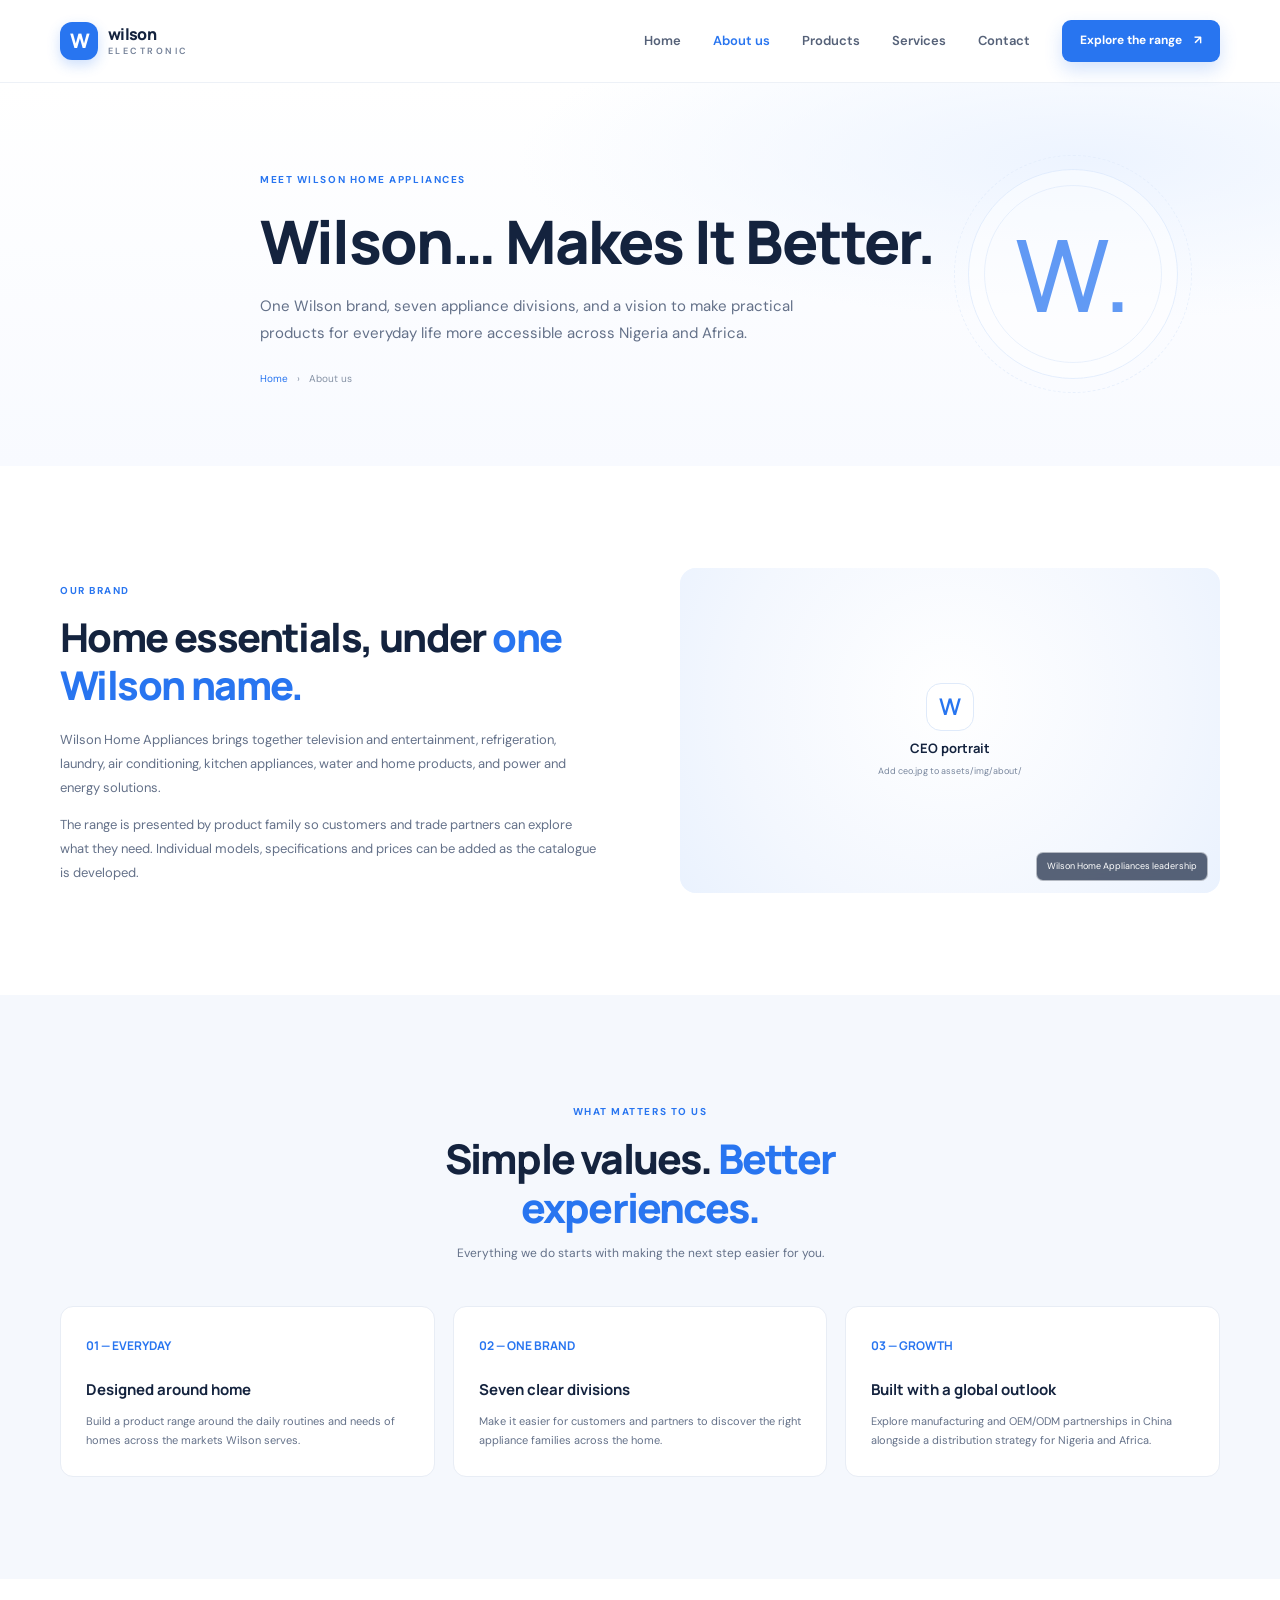
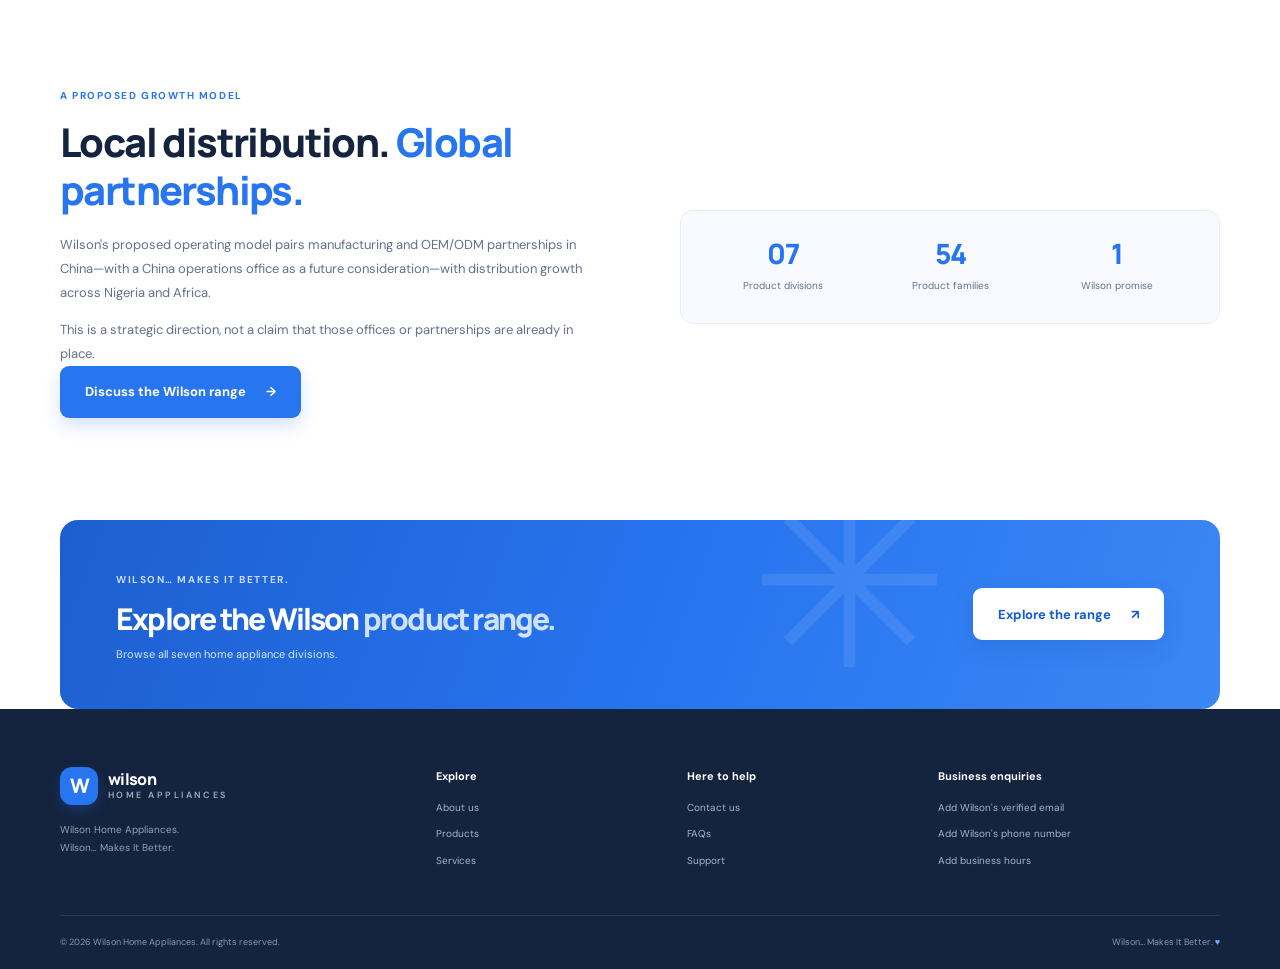
==== pages/about.html @ 5ffce945 "feat: finished site" ====
<!doctype html>
<html lang="en">
  <head>
    <meta charset="utf-8">
    <meta name="viewport" content="width=device-width, initial-scale=1">
    <meta name="theme-color" content="#ffffff">
    <meta name="description" content="Meet Wilson Home Appliances and the Wilson… Makes It Better brand promise.">
    <title>Wilson | About us</title>
    <link rel="icon" type="image/svg+xml" href="../assets/img/favicon.svg">
    <link rel="preconnect" href="https://fonts.googleapis.com">
    <link rel="preconnect" href="https://fonts.gstatic.com" crossorigin>
    <link href="https://fonts.googleapis.com/css2?family=DM+Sans:wght@400;500;600;700&family=Manrope:wght@400;500;600;700;800&display=swap" rel="stylesheet">
    <link rel="stylesheet" href="../assets/styles/main.css"><script src="../assets/scripts/main.js" defer></script>
  </head>
  <body data-page="about">
    <a class="skip-link" href="#main">Skip to content</a>
    <header class="site-header"><div class="container header-inner">
      <a class="brand" href="../index.html" aria-label="Wilson Electronic home"><span class="brand-mark" aria-hidden="true">W</span><span class="brand-name">wilson<span>ELECTRONIC</span></span></a>
      <button class="menu-toggle" type="button" aria-expanded="false" aria-controls="primary-navigation" aria-label="Open menu"><span></span><span></span></button>
      <nav class="primary-navigation" id="primary-navigation" aria-label="Main navigation">
        <a href="../index.html">Home</a><a href="about.html" aria-current="page">About us</a><a href="products.html">Products</a><a href="services.html">Services</a><a href="contact.html">Contact</a><a class="button button-small button-blue nav-cta" href="products.html">Explore the range <span aria-hidden="true">↗</span></a>
      </nav>
    </div></header>
    <main id="main">
      <section class="page-hero"><div class="container page-hero-inner"><span class="eyebrow">Meet Wilson Home Appliances</span><h1>Wilson… <span>Makes It Better.</span></h1><p>One Wilson brand, seven appliance divisions, and a vision to make practical products for everyday life more accessible across Nigeria and Africa.</p><div class="breadcrumb"><a href="../index.html">Home</a><span>›</span><span>About us</span></div></div><div class="page-hero-art" aria-hidden="true">W.</div></section>
      <section class="section container split-section">
        <div class="split-copy"><span class="eyebrow">Our brand</span><h2>Home essentials, under <span>one Wilson name.</span></h2><p>Wilson Home Appliances brings together television and entertainment, refrigeration, laundry, air conditioning, kitchen appliances, water and home products, and power and energy solutions.</p><p>The range is presented by product family so customers and trade partners can explore what they need. Individual models, specifications and prices can be added as the catalogue is developed.</p></div>
        <figure class="story-panel image-frame ceo-image">
          <img class="image-slot" data-image-slot src="../assets/img/about/ceo.jpg" alt="Portrait of the Wilson Home Appliances CEO, add the CEO's name to the alt text" loading="lazy">
          <div class="image-fallback">
            <span class="image-fallback-icon" aria-hidden="true">W</span>
            <strong>CEO portrait</strong>
            <small>Add ceo.jpg to assets/img/about/</small>
          </div>
          <figcaption class="image-caption">Wilson Home Appliances leadership</figcaption>
        </figure>
      </section>
      <section class="section section-soft"><div class="container">
        <div class="center-heading"><span class="eyebrow">What matters to us</span><h2>Simple values. <span>Better experiences.</span></h2><p>Everything we do starts with making the next step easier for you.</p></div>
        <div class="values-grid">
          <article class="value-card"><span>01 — EVERYDAY</span><h3>Designed around home</h3><p>Build a product range around the daily routines and needs of homes across the markets Wilson serves.</p></article>
          <article class="value-card"><span>02 — ONE BRAND</span><h3>Seven clear divisions</h3><p>Make it easier for customers and partners to discover the right appliance families across the home.</p></article>
          <article class="value-card"><span>03 — GROWTH</span><h3>Built with a global outlook</h3><p>Explore manufacturing and OEM/ODM partnerships in China alongside a distribution strategy for Nigeria and Africa.</p></article>
        </div>
      </div></section>
      <section class="section container">
        <div class="split-section"><div class="split-copy"><span class="eyebrow">A proposed growth model</span><h2>Local distribution. <span>Global partnerships.</span></h2><p>Wilson's proposed operating model pairs manufacturing and OEM/ODM partnerships in China—with a China operations office as a future consideration—with distribution growth across Nigeria and Africa.</p><p>This is a strategic direction, not a claim that those offices or partnerships are already in place.</p><a class="button button-blue" href="contact.html">Discuss the Wilson range <span aria-hidden="true">→</span></a></div>
          <div><div class="stats-strip"><div><strong>07</strong><span>Product divisions</span></div><div><strong>54</strong><span>Product families</span></div><div><strong>1</strong><span>Wilson promise</span></div></div></div>
        </div>
      </section>
      <section class="container cta-band small-cta"><div><span class="eyebrow eyebrow-light">Wilson… Makes It Better.</span><h2>Explore the Wilson <span>product range.</span></h2><p>Browse all seven home appliance divisions.</p></div><a class="button button-white" href="products.html">Explore the range <span aria-hidden="true">↗</span></a><span class="cta-decoration" aria-hidden="true">✳</span></section>
    </main>
    <footer class="site-footer"><div class="container footer-main"><div class="footer-brand"><a class="brand brand-light" href="../index.html"><span class="brand-mark" aria-hidden="true">W</span><span class="brand-name">wilson<span>HOME APPLIANCES</span></span></a><p>Wilson Home Appliances.<br>Wilson… Makes It Better.</p></div><div class="footer-column"><strong>Explore</strong><a href="about.html">About us</a><a href="products.html">Products</a><a href="services.html">Services</a></div><div class="footer-column"><strong>Here to help</strong><a href="contact.html">Contact us</a><a href="contact.html#faq">FAQs</a><a href="services.html">Support</a></div><div class="footer-contact"><strong>Business enquiries</strong><span>Add Wilson's verified email</span><span>Add Wilson's phone number</span><span>Add business hours</span></div></div><div class="container footer-bottom"><span>© <span data-year></span> Wilson Home Appliances. All rights reserved.</span><span>Wilson… Makes It Better. <span class="footer-heart">♥</span></span></div></footer>
  </body>
</html>
---- assets/styles/main.css ----
:root {
  color-scheme: light;
  --blue: #2875f0;
  --blue-dark: #1559d6;
  --navy: #14233e;
  --ink: #18243a;
  --muted: #647189;
  --line: #e8edf5;
  --soft: #f5f8fd;
  --white: #fff;
  --green: #27b590;
  --font-body: "DM Sans", sans-serif;
  --font-display: "Manrope", sans-serif;
  --shadow-card: 0 14px 40px rgb(22 46 86 / 7%);
}

* { box-sizing: border-box; }
html { scroll-behavior: smooth; }
html { scrollbar-color: var(--blue) #eaf1fc; scrollbar-width: thin; }
::-webkit-scrollbar { width: 7px; height: 7px; }
::-webkit-scrollbar-track { border-radius: 8px; background: #eaf1fc; }
::-webkit-scrollbar-thumb { border: 1px solid #eaf1fc; border-radius: 8px; background: var(--blue); }
::-webkit-scrollbar-thumb:hover { background: var(--blue-dark); }
body { margin: 0; color: var(--ink); background: var(--white); font: 16px/1.65 var(--font-body); -webkit-font-smoothing: antialiased; }
img, svg { display: block; max-width: 100%; }
a { color: inherit; text-decoration: none; }
button, input, textarea, select { font: inherit; }
button, a { -webkit-tap-highlight-color: transparent; }
button:focus-visible, a:focus-visible, input:focus-visible, textarea:focus-visible { outline: 3px solid #8db9ff; outline-offset: 3px; }
.container { width: min(1160px, calc(100% - 48px)); margin-inline: auto; }
.skip-link { position: absolute; z-index: 20; top: 10px; left: 10px; padding: 10px 16px; color: var(--white); background: var(--navy); border-radius: 8px; transform: translateY(-160%); }
.skip-link:focus { transform: translateY(0); }
.sr-only { position: absolute; width: 1px; height: 1px; overflow: hidden; clip: rect(0, 0, 0, 0); white-space: nowrap; clip-path: inset(50%); }
.site-header { position: sticky; z-index: 10; top: 0; border-bottom: 1px solid rgb(232 237 245 / 78%); background: rgb(255 255 255 / 94%); backdrop-filter: blur(14px); }
.header-inner { min-height: 82px; display: flex; align-items: center; justify-content: space-between; gap: 30px; }
.brand { display: inline-flex; align-items: center; gap: 10px; flex: 0 0 auto; }
.brand-mark { width: 38px; height: 38px; display: grid; place-items: center; border-radius: 12px; color: white; background: var(--blue); font: 800 20px/1 var(--font-display); letter-spacing: -2px; box-shadow: 0 5px 13px rgb(40 117 240 / 23%); }
.brand-name { display: grid; color: var(--navy); font: 800 16px/1.08 var(--font-display); letter-spacing: -.7px; }
.brand-name span { margin-top: 3px; color: #748198; font: 600 9px/1 var(--font-body); letter-spacing: 2.45px; text-transform: uppercase; }
.primary-navigation { display: flex; align-items: center; gap: 32px; }
.primary-navigation > a:not(.button) { color: #556178; font-size: 13px; font-weight: 600; transition: color .2s ease; }
.primary-navigation > a:not(.button):hover, .primary-navigation > a[aria-current="page"] { color: var(--blue); }
.button { min-height: 52px; display: inline-flex; align-items: center; justify-content: center; gap: 20px; padding: 0 24px; border: 1px solid transparent; border-radius: 9px; font-size: 13px; font-weight: 700; transition: transform .2s ease, box-shadow .2s ease, background .2s ease; }
.button:hover { transform: translateY(-2px); }
.button-blue { color: white; background: var(--blue); box-shadow: 0 8px 18px rgb(40 117 240 / 20%); }
.button-blue:hover { background: var(--blue-dark); box-shadow: 0 10px 24px rgb(40 117 240 / 27%); }
.button-small { min-height: 42px; gap: 12px; padding: 0 17px; font-size: 12px; }
.button-outline { border-color: #dbe4f1; color: var(--navy); background: white; }
.button-outline:hover { border-color: var(--blue); color: var(--blue); }
.button-white { color: var(--blue-dark); background: white; box-shadow: 0 8px 22px rgb(12 53 131 / 13%); }
.menu-toggle { display: none; }

.hero { min-height: 602px; display: grid; grid-template-columns: 1fr 1.03fr; align-items: center; gap: 38px; padding-top: 42px; padding-bottom: 58px; }
.hero-copy { position: relative; z-index: 1; padding: 22px 0 0 2px; }
.eyebrow { display: inline-flex; align-items: center; gap: 9px; color: var(--blue); font-size: 10px; font-weight: 700; letter-spacing: 1.55px; line-height: 1.4; text-transform: uppercase; }
.eyebrow-dot { width: 7px; height: 7px; border-radius: 50%; background: var(--green); box-shadow: 0 0 0 4px #e2f8f2; }
h1, h2, h3, p, blockquote { margin-top: 0; }
h1, h2, h3 { font-family: var(--font-display); }
.hero h1 { margin: 21px 0 18px; color: var(--navy); font-size: clamp(43px, 5vw, 65px); font-weight: 800; letter-spacing: -3.4px; line-height: 1.1; }
.hero h1 span, h2 span { color: var(--blue); }
.hero-description { max-width: 460px; margin-bottom: 28px; color: var(--muted); font-size: 15px; line-height: 1.8; }
.hero-actions { display: flex; align-items: center; gap: 25px; }
.text-link { display: inline-flex; align-items: center; gap: 12px; color: var(--navy); font-size: 12px; font-weight: 700; transition: color .2s ease, gap .2s ease; }
.text-link:hover { gap: 16px; color: var(--blue); }
.hero-proof { display: flex; align-items: center; gap: 13px; margin-top: 45px; }
.proof-avatars { display: flex; padding-left: 4px; }
.proof-avatars span { width: 29px; height: 29px; display: grid; place-items: center; margin-left: -4px; border: 2px solid white; border-radius: 50%; color: #315174; background: #e1efff; font-size: 9px; font-weight: 700; }
.proof-avatars span:nth-child(2) { color: #775245; background: #f9e3cf; }
.proof-avatars span:nth-child(3) { color: #356c58; background: #d7f0e2; }
.proof-avatars span:nth-child(4) { color: white; background: var(--blue); }
.hero-proof p { margin: 0; color: #78849a; font-size: 10px; line-height: 1.55; }
.hero-proof strong { color: var(--navy); font-size: 11px; }
.hero-visual { position: relative; min-height: 470px; overflow: hidden; border: 1px solid #e7eef9; border-radius: 26px; background: radial-gradient(ellipse at 48% 58%, #e6f0ff 0, #f1f6ff 32%, #f8faff 70%); }
.hero-visual::before { position: absolute; inset: 20px; border: 1px solid rgb(127 165 225 / 14%); border-radius: 20px; content: ""; }
.image-frame { position: relative; display: grid; min-width: 0; overflow: hidden; border-radius: inherit; background: linear-gradient(145deg, #edf4ff, #f8faff); }
.image-slot { position: absolute; z-index: 1; inset: 0; width: 100%; height: 100%; object-fit: cover; opacity: 0; transition: opacity .25s ease; }
.image-frame.has-image .image-slot, .appliance-card-icon.has-image .image-slot { opacity: 1; }
.image-fallback { position: absolute; z-index: 0; inset: 0; display: grid; align-content: center; justify-items: center; gap: 8px; padding: 22px; color: var(--navy); text-align: center; background: radial-gradient(circle at 50% 40%, #fff 0, #f3f7fe 65%, #eaf2fe 100%); }
.image-fallback-icon { width: 48px; height: 48px; display: grid; place-items: center; border: 1px solid #dfeafa; border-radius: 15px; color: var(--blue); background: white; font: 600 23px/1 var(--font-display); }
.image-fallback strong { font: 700 13px/1.4 var(--font-display); }
.image-fallback small { color: #78869d; font-size: 9px; line-height: 1.5; }
.image-frame.has-image .image-fallback { display: none; }
.image-caption { position: absolute; z-index: 2; right: 12px; bottom: 12px; max-width: calc(100% - 24px); padding: 7px 10px; border: 1px solid rgb(255 255 255 / 55%); border-radius: 7px; color: white; background: rgb(20 35 62 / 70%); font-size: 9px; line-height: 1.4; backdrop-filter: blur(7px); }
.home-hero-image { position: absolute; inset: 20px; margin: 0; border-radius: 20px; }
.home-hero-image .image-fallback { padding: 20px; }
.appliance-hero-visual .image-caption { right: 12px; bottom: 12px; }
.ceo-image { min-height: 325px; margin: 0; padding: 0; border-radius: 16px; }
.ceo-image .image-fallback { min-height: 325px; }
.service-image-section { padding-top: 0; }
.service-image { min-height: 320px; margin: 0; border-radius: 17px; }
.service-image .image-fallback { min-height: 320px; }
.visual-orbit { position: absolute; top: 50%; left: 50%; border: 1px solid rgb(72 125 218 / 13%); border-radius: 50%; transform: translate(-50%, -50%); }
.orbit-one { width: 340px; height: 340px; }
.orbit-two { width: 465px; height: 465px; }
.visual-label { position: absolute; z-index: 3; top: 35px; left: 35px; display: inline-flex; align-items: center; gap: 8px; padding: 9px 13px; border: 1px solid #e4ebf6; border-radius: 30px; color: #627087; background: rgb(255 255 255 / 85%); font-size: 9px; font-weight: 600; box-shadow: 0 6px 15px rgb(37 72 126 / 5%); }
.status-dot { width: 6px; height: 6px; border-radius: 50%; background: var(--green); }
.device-card { position: absolute; z-index: 2; filter: drop-shadow(0 20px 20px rgb(35 70 123 / 17%)); }
.device-laptop { top: 113px; left: 50%; width: 260px; transform: translateX(-51%) rotate(-7deg); }
.laptop-screen { position: relative; width: 230px; height: 158px; margin: auto; overflow: hidden; border: 8px solid #182a47; border-radius: 12px 12px 5px 5px; background: linear-gradient(135deg, #2875f0 0%, #6098f7 45%, #a9d8ff 100%); box-shadow: inset 0 0 0 1px rgb(255 255 255 / 44%); }
.screen-glow { position: absolute; right: -40px; bottom: -106px; width: 220px; height: 185px; border: 1px solid rgb(255 255 255 / 25%); border-radius: 50%; box-shadow: 0 0 0 18px rgb(255 255 255 / 7%), 0 0 0 39px rgb(255 255 255 / 6%); }
.screen-mark { position: absolute; top: 37px; left: 91px; color: white; font: 800 33px/1 var(--font-display); letter-spacing: -3px; }
.screen-line { position: absolute; bottom: 23px; left: 78px; width: 52px; height: 3px; border-radius: 3px; background: rgb(255 255 255 / 50%); }
.laptop-base { width: 260px; height: 11px; margin-top: -1px; border-radius: 2px 2px 12px 12px; background: linear-gradient(#dae3f0, #879ab6); box-shadow: inset 0 1px 2px white; }
.device-headphones { top: 226px; right: 46px; width: 116px; height: 135px; transform: rotate(12deg); }
.headphone-band { position: absolute; top: 6px; left: 18px; width: 80px; height: 100px; border: 13px solid #162747; border-bottom-color: transparent; border-radius: 48px 48px 0 0; }
.headphone-cup { position: absolute; top: 65px; width: 28px; height: 52px; border: 4px solid #b5c8e8; border-radius: 13px; background: linear-gradient(90deg, #2670e7, #78a8ff); }
.cup-left { left: 6px; }.cup-right { right: 4px; }
.device-watch { bottom: 45px; left: 76px; width: 75px; height: 111px; transform: rotate(-15deg); }
.watch-strap { position: absolute; top: 0; left: 21px; width: 34px; height: 111px; border-radius: 16px; background: #4b5c75; }
.watch-face { position: absolute; top: 30px; left: 8px; width: 60px; height: 56px; display: flex; align-items: center; justify-content: center; border: 4px solid #162747; border-radius: 18px; color: white; background: linear-gradient(135deg, #3b8bff, #1956c6); font: 700 10px var(--font-display); box-shadow: 0 5px 13px rgb(20 35 62 / 20%); }
.watch-face i { position: absolute; bottom: 7px; width: 10px; height: 2px; border-radius: 2px; background: #8dbbff; }
.visual-note { position: absolute; z-index: 3; right: 26px; bottom: 23px; display: flex; align-items: center; gap: 10px; padding: 11px 15px; border: 1px solid #e9eef7; border-radius: 12px; background: white; box-shadow: 0 8px 22px rgb(41 70 115 / 9%); }
.note-icon { width: 28px; height: 28px; display: grid; place-items: center; border-radius: 9px; color: var(--blue); background: #edf4ff; font-size: 17px; }
.visual-note strong, .visual-note small { display: block; }
.visual-note strong { color: var(--navy); font-size: 9px; }
.visual-note small { color: #8290a5; font-size: 8px; }
.visual-spark { position: absolute; color: #79a9f6; font-size: 23px; }
.spark-one { top: 95px; right: 91px; }.spark-two { bottom: 116px; left: 43px; font-size: 15px; }

.trust-strip { border-block: 1px solid #edf1f7; background: #fff; }
.trust-inner { min-height: 77px; display: flex; align-items: center; justify-content: space-between; gap: 16px; }
.trust-inner > div { display: flex; align-items: center; gap: 9px; color: #526078; font-size: 11px; font-weight: 600; }
.trust-icon { width: 23px; height: 23px; display: grid; place-items: center; border-radius: 7px; color: var(--blue); background: #edf4ff; font-size: 13px; font-weight: 700; }
.section { padding-top: 102px; padding-bottom: 102px; }
.section-soft { background: var(--soft); }
.section-heading { display: flex; align-items: end; justify-content: space-between; gap: 25px; margin-bottom: 34px; }
.section-heading h2, .center-heading h2, .story-copy h2, .testimonial-intro h2, .cta-band h2, .page-hero h1 { margin: 12px 0 0; color: var(--navy); font-size: clamp(30px, 3.2vw, 42px); font-weight: 800; letter-spacing: -1.8px; line-height: 1.2; }
.section-heading > .text-link { margin-bottom: 7px; }
.featured-heading-actions { display: flex; align-items: center; gap: 20px; }
.featured-controls { display: flex; gap: 7px; }
.featured-controls button { width: 34px; height: 34px; border: 1px solid #e0e7f1; border-radius: 50%; color: var(--navy); background: white; cursor: pointer; transition: color .2s ease, background .2s ease, border-color .2s ease; }
.featured-controls button:hover:not(:disabled) { border-color: var(--blue); color: white; background: var(--blue); }
.featured-controls button:disabled { color: #b7c1d0; background: #f7f9fc; cursor: default; }
.category-grid { display: grid; grid-template-columns: repeat(4, 1fr); gap: 16px; }
.category-card { position: relative; min-height: 220px; display: flex; flex-direction: column; justify-content: space-between; overflow: hidden; padding: 19px; border: 1px solid #e9eef6; border-radius: 14px; background: white; transition: transform .25s ease, box-shadow .25s ease; }
.category-card:hover { transform: translateY(-5px); box-shadow: var(--shadow-card); }
.category-number { z-index: 1; color: #8692a6; font-size: 8px; font-weight: 700; letter-spacing: 1px; }
.category-symbol { position: absolute; top: 25px; right: 22px; color: var(--blue); font: 500 91px/.95 var(--font-display); opacity: .14; transition: transform .25s ease; }
.category-card:hover .category-symbol { transform: scale(1.09) rotate(-5deg); }
.category-info { position: relative; z-index: 1; display: grid; gap: 3px; }
.category-info strong { color: var(--navy); font: 700 17px var(--font-display); letter-spacing: -.4px; }
.category-info small { color: var(--muted); font-size: 10px; }
.round-arrow { position: absolute; right: 17px; bottom: 19px; width: 30px; height: 30px; display: grid; place-items: center; border: 1px solid #e4ebf5; border-radius: 50%; color: var(--blue); font-size: 12px; transition: color .2s ease, background .2s ease; }
.category-card:hover .round-arrow { color: white; background: var(--blue); }

.product-grid { display: grid; grid-template-columns: repeat(3, 1fr); gap: 20px; }
.product-slider { display: flex; gap: 20px; overflow-x: auto; padding: 2px 2px 12px; scroll-behavior: smooth; scroll-snap-type: x mandatory; scrollbar-color: var(--blue) #eaf1fc; scrollbar-width: thin; }
.product-slider .product-card { flex: 0 0 calc((100% - 40px) / 3); scroll-snap-align: start; }
.product-card { min-width: 0; overflow: hidden; border: 1px solid #e9eef6; border-radius: 13px; background: white; transition: transform .25s ease, box-shadow .25s ease; }
.product-card:hover { transform: translateY(-4px); box-shadow: var(--shadow-card); }
.product-art { position: relative; height: 215px; display: grid; place-items: center; overflow: hidden; background: #f1f6ff; }
.product-art::before { position: absolute; width: 160px; height: 160px; border: 1px solid rgb(40 117 240 / 11%); border-radius: 50%; content: ""; }
.product-art::after { position: absolute; width: 118px; height: 118px; border: 1px solid rgb(40 117 240 / 9%); border-radius: 50%; content: ""; }
.product-art svg { position: relative; z-index: 1; width: 175px; height: 146px; transition: transform .3s ease; }
.product-card:hover .product-art svg { transform: scale(1.06) translateY(-3px); }
.product-badge { position: absolute; z-index: 2; top: 13px; left: 13px; padding: 5px 9px; border-radius: 5px; color: #157d60; background: #e3f7ef; font-size: 8px; font-weight: 700; }
.badge-blue { color: #2059b4; background: #e4efff; }.badge-green { color: #157d60; background: #e3f7ef; }
.product-meta { display: flex; align-items: center; justify-content: space-between; padding: 17px 18px 0; color: #8590a3; font-size: 9px; }
.stars { color: #f1a72d; font-size: 10px; letter-spacing: .5px; }.stars i { color: #8692a6; font-size: 9px; font-style: normal; letter-spacing: 0; }
.product-card h3 { min-height: 24px; margin: 8px 18px 13px; color: var(--navy); font-size: 14px; font-weight: 700; letter-spacing: -.35px; }
.product-bottom { display: flex; align-items: center; justify-content: space-between; margin: 0 18px; padding: 12px 0 16px; border-top: 1px solid #edf1f6; }
.product-bottom strong { color: var(--navy); font: 700 13px var(--font-display); }
.product-bottom a { width: 28px; height: 28px; display: grid; place-items: center; border-radius: 50%; color: var(--blue); background: #edf4ff; font-size: 13px; }

.story-section { display: grid; grid-template-columns: 1fr 1fr; align-items: center; gap: 95px; }
.story-visual { position: relative; min-height: 395px; display: grid; place-items: center; overflow: hidden; border-radius: 18px; background: #f3f7fe; }
.story-blue-shape { position: absolute; top: 56px; left: 50%; width: 280px; height: 260px; border-radius: 48% 52% 53% 47% / 49% 42% 58% 51%; background: linear-gradient(138deg, #5ca0ff, #2875f0 66%, #1c5dd2); transform: translateX(-50%) rotate(-13deg); }
.story-orbit { position: absolute; top: 50%; left: 50%; width: 355px; height: 355px; border: 1px solid rgb(40 117 240 / 20%); border-radius: 50%; transform: translate(-50%, -50%); }
.story-card { position: relative; z-index: 1; width: 205px; height: 237px; display: flex; flex-direction: column; justify-content: space-between; padding: 22px; border: 1px solid rgb(255 255 255 / 65%); border-radius: 15px; color: white; background: rgb(255 255 255 / 14%); box-shadow: 0 20px 55px rgb(18 58 128 / 21%); backdrop-filter: blur(5px); transform: rotate(5deg); }
.story-card-mark { font: 800 49px/.9 var(--font-display); letter-spacing: -6px; }
.story-card-caption { font: 600 15px/1.45 var(--font-display); letter-spacing: -.4px; }
.story-side-label { position: absolute; right: 17px; bottom: 22px; color: #8a9ab2; font-size: 7px; font-weight: 700; letter-spacing: 1.35px; writing-mode: vertical-rl; }
.story-copy h2 { margin: 13px 0 18px; font-size: clamp(32px, 3vw, 42px); }
.story-copy > p { margin-bottom: 23px; color: var(--muted); font-size: 13px; line-height: 1.85; }
.story-copy .button { min-height: 45px; }
.story-stat-row { display: flex; gap: 45px; margin-top: 34px; padding-top: 21px; border-top: 1px solid var(--line); }
.story-stat-row div { display: grid; gap: 3px; }
.story-stat-row strong { color: var(--navy); font: 700 12px var(--font-display); }
.story-stat-row span { color: #77849a; font-size: 10px; }
.center-heading { max-width: 565px; margin: 0 auto 43px; text-align: center; }
.center-heading h2 { margin: 11px 0; }
.center-heading > p { margin-bottom: 0; color: var(--muted); font-size: 12px; }
.benefit-grid { display: grid; grid-template-columns: repeat(3, 1fr); gap: 17px; }
.benefit-card { min-height: 215px; padding: 25px 24px; border: 1px solid #e7edf5; border-radius: 13px; background: white; }
.benefit-icon { width: 38px; height: 38px; display: grid; place-items: center; margin-bottom: 21px; border-radius: 11px; color: var(--blue); background: #edf4ff; font-size: 17px; }
.benefit-card h3 { margin: 0 0 9px; color: var(--navy); font-size: 14px; letter-spacing: -.4px; }
.benefit-card p { margin: 0; color: var(--muted); font-size: 11px; line-height: 1.8; }
.testimonials-section { display: grid; grid-template-columns: .8fr 1.2fr; align-items: center; gap: 75px; }
.testimonial-intro h2 { margin: 13px 0 27px; font-size: 37px; }
.testimonial-controls { display: flex; gap: 8px; }
.testimonial-controls button { width: 37px; height: 37px; border: 1px solid #e0e7f1; border-radius: 50%; color: var(--navy); background: white; cursor: pointer; transition: color .2s ease, background .2s ease, border-color .2s ease; }
.testimonial-controls button:hover { border-color: var(--blue); color: white; background: var(--blue); }
.testimonial-card { min-height: 236px; padding: 29px 32px 22px; border: 1px solid #e6ecf5; border-radius: 14px; background: #fff; box-shadow: 0 10px 35px rgb(28 59 103 / 5%); }
.testimonial-stars { margin-bottom: 13px; color: #f1a72d; font-size: 12px; letter-spacing: 2px; }
.testimonial-card blockquote { min-height: 74px; margin-bottom: 17px; color: #334159; font: 500 15px/1.7 var(--font-display); letter-spacing: -.25px; }
.testimonial-person { display: flex; align-items: center; gap: 10px; }
.person-avatar { width: 35px; height: 35px; display: grid; place-items: center; border-radius: 50%; color: #315174; background: #e1efff; font-size: 10px; font-weight: 700; }
.testimonial-person strong, .testimonial-person small { display: block; }
.testimonial-person strong { color: var(--navy); font-size: 10px; }
.testimonial-person small { color: #8490a2; font-size: 9px; }
.quote-mark { margin-left: auto; color: #e0ebfc; font: 800 48px/.7 Georgia, serif; }
.testimonial-dots { display: flex; justify-content: center; gap: 5px; margin-top: -3px; }
.testimonial-dots span { width: 5px; height: 5px; border-radius: 4px; background: #d8e1ef; }
.testimonial-dots span.is-active { width: 15px; background: var(--blue); }
.cta-band { position: relative; display: flex; align-items: center; justify-content: space-between; gap: 25px; overflow: hidden; margin-bottom: 96px; padding: 45px 56px; border-radius: 18px; color: white; background: linear-gradient(110deg, #1d5fd0, #2875f0 55%, #3b87f4); }
.cta-band .eyebrow { color: #c9ddff; }
.eyebrow-light { color: #dceaff; }
.cta-band h2 { position: relative; z-index: 1; margin: 10px 0 8px; color: white; font-size: 30px; }
.cta-band h2 span { color: #cfe2ff; }
.cta-band p { position: relative; z-index: 1; margin: 0; color: #d7e7ff; font-size: 11px; }
.cta-band .button { position: relative; z-index: 1; flex: 0 0 auto; }
.cta-decoration { position: absolute; top: -55px; right: 270px; color: rgb(255 255 255 / 9%); font-size: 240px; line-height: 1; }
.site-footer { color: #dbe5f4; background: #14233e; }
.footer-main { display: grid; grid-template-columns: 1.6fr 1fr 1fr 1.35fr; gap: 42px; padding-top: 58px; padding-bottom: 46px; }
.brand-light .brand-name { color: white; }.brand-light .brand-name span { color: #9cabc0; }
.footer-brand p { margin: 16px 0 0; color: #93a2b9; font-size: 10px; line-height: 1.8; }
.footer-column, .footer-contact { display: flex; flex-direction: column; align-items: flex-start; gap: 10px; font-size: 10px; }
.footer-column > strong, .footer-contact > strong { margin-bottom: 5px; color: white; font-size: 11px; }
.footer-column a, .footer-contact a, .footer-contact span { color: #a7b5ca; transition: color .2s ease; }
.footer-column a:hover, .footer-contact a:hover { color: white; }
.footer-bottom { min-height: 54px; display: flex; align-items: center; justify-content: space-between; gap: 20px; border-top: 1px solid rgb(255 255 255 / 11%); color: #8999b0; font-size: 9px; }
.footer-heart { color: #73a9ff; }

.page-hero { position: relative; overflow: hidden; padding-top: 82px; padding-bottom: 78px; background: radial-gradient(ellipse at 85% 20%, #edf4ff 0, transparent 37%), linear-gradient(180deg, #fff, #f8faff); }
.page-hero-inner { position: relative; z-index: 1; max-width: 760px; }
.page-hero h1 { margin: 14px 0 16px; font-size: clamp(42px, 5vw, 60px); }
.page-hero p { max-width: 560px; margin-bottom: 0; color: var(--muted); font-size: 15px; line-height: 1.8; }
.breadcrumb { display: flex; align-items: center; gap: 9px; margin-top: 24px; color: #8692a5; font-size: 10px; }
.breadcrumb a { color: var(--blue); }
.page-hero-art { position: absolute; top: 50%; right: max(calc((100vw - 1160px) / 2 + 22px), 8%); width: 210px; height: 210px; display: grid; place-items: center; border: 1px solid #dce9fc; border-radius: 50%; color: var(--blue); background: rgb(255 255 255 / 62%); font: 500 100px/1 var(--font-display); opacity: .72; transform: translateY(-50%); }
.page-hero-art::before, .page-hero-art::after { position: absolute; inset: 15px; border: 1px solid #e2ecfb; border-radius: 50%; content: ""; }
.page-hero-art::after { inset: -15px; border-style: dashed; }
.split-section { display: grid; grid-template-columns: 1fr 1fr; align-items: center; gap: 80px; }
.split-copy h2 { margin: 12px 0 18px; color: var(--navy); font: 800 clamp(30px, 3.1vw, 41px)/1.2 var(--font-display); letter-spacing: -1.6px; }
.split-copy p { color: var(--muted); font-size: 13px; line-height: 1.85; }
.split-copy p:last-of-type { margin-bottom: 0; }
.story-panel { min-height: 325px; display: grid; place-items: center; overflow: hidden; border-radius: 16px; background: radial-gradient(circle at center, #dceaff, #f2f7ff 67%); }
.story-panel-inner { position: relative; width: 225px; height: 230px; display: flex; flex-direction: column; justify-content: space-between; padding: 24px; border-radius: 15px; color: white; background: linear-gradient(145deg, #3e8bfa, #155bd5); box-shadow: 0 20px 45px rgb(31 91 185 / 20%); transform: rotate(-5deg); }
.story-panel-inner .big-w { font: 800 55px/.9 var(--font-display); letter-spacing: -7px; }
.story-panel-inner small { color: #d9e8ff; font-size: 9px; letter-spacing: 1px; text-transform: uppercase; }
.story-panel-inner strong { font: 700 17px/1.5 var(--font-display); }
.values-grid { display: grid; grid-template-columns: repeat(3, 1fr); gap: 18px; margin-top: 35px; }
.value-card { padding: 25px; border: 1px solid var(--line); border-radius: 13px; background: white; }
.value-card > span { color: var(--blue); font: 700 12px var(--font-display); }
.value-card h3 { margin: 19px 0 9px; color: var(--navy); font-size: 15px; }
.value-card p { margin: 0; color: var(--muted); font-size: 11px; line-height: 1.8; }
.stats-strip { display: grid; grid-template-columns: repeat(3, 1fr); gap: 15px; margin-top: 35px; padding: 26px; border: 1px solid var(--line); border-radius: 13px; background: #f8faff; }
.stats-strip div { text-align: center; }
.stats-strip strong { display: block; color: var(--blue); font: 800 28px/1.2 var(--font-display); letter-spacing: -1px; }
.stats-strip span { color: var(--muted); font-size: 10px; }
.section-compact { padding-top: 70px; padding-bottom: 70px; }
.small-cta { margin-bottom: 0; }
.catalog-toolbar { display: flex; align-items: center; justify-content: space-between; gap: 15px; margin: 0 0 25px; }
.filter-list { display: flex; flex-wrap: wrap; gap: 8px; }
.filter-button { min-height: 36px; padding: 0 14px; border: 1px solid #e3e9f2; border-radius: 30px; color: #67748a; background: white; cursor: pointer; font-size: 10px; font-weight: 600; transition: color .2s ease, background .2s ease, border-color .2s ease; }
.filter-button:hover, .filter-button[aria-pressed="true"] { border-color: var(--blue); color: white; background: var(--blue); }
.search-field { width: min(240px, 100%); min-height: 39px; display: flex; align-items: center; gap: 8px; padding: 0 12px; border: 1px solid #e3e9f2; border-radius: 8px; color: #8490a4; background: white; }
.search-field input { width: 100%; min-width: 0; border: 0; outline: 0; color: var(--ink); background: transparent; font-size: 10px; }
.search-field input:focus-visible { outline: 0; }
.catalog-count { margin: 0 0 13px; color: #8692a5; font-size: 10px; }
.catalog-grid { grid-template-columns: repeat(4, 1fr); gap: 14px; }
.catalog-grid .product-art { height: 188px; }
.catalog-grid .product-card h3 { font-size: 12px; }
.division-filters { max-width: 760px; }
.appliance-grid { display: grid; grid-template-columns: repeat(3, minmax(0, 1fr)); gap: 14px; }
.appliance-card { min-width: 0; min-height: 205px; display: flex; flex-direction: column; justify-content: space-between; overflow: hidden; border: 1px solid #e7edf5; border-radius: 13px; background: white; transition: transform .2s ease, box-shadow .2s ease, border-color .2s ease; }
.appliance-card:hover { transform: translateY(-3px); border-color: #d3e2f8; box-shadow: var(--shadow-card); }
.appliance-card[hidden] { display: none; }
.appliance-card-icon { position: relative; min-height: 115px; display: grid; place-items: center; overflow: hidden; color: var(--blue); background: linear-gradient(135deg, #f0f6ff, #f8faff); }
.appliance-card-icon::before, .appliance-card-icon::after { position: absolute; width: 72px; height: 72px; border: 1px solid rgb(40 117 240 / 10%); border-radius: 50%; content: ""; }
.appliance-card-icon::after { width: 48px; height: 48px; }
.appliance-card-icon span { position: relative; z-index: 1; display: grid; width: 48px; height: 48px; place-items: center; border: 1px solid #dfeafa; border-radius: 15px; color: var(--blue); background: white; font: 500 25px/1 var(--font-display); }
.appliance-card-icon.has-image span, .appliance-card-icon.has-image::before, .appliance-card-icon.has-image::after { display: none; }
.appliance-card-copy { display: grid; flex: 1; align-content: start; padding: 13px 15px 14px; }
.appliance-card-division { margin: 0 0 4px; color: #78869d; font-size: 8px; font-weight: 700; letter-spacing: .55px; text-transform: uppercase; }
.appliance-card h3 { min-height: 37px; margin: 0 0 8px; color: var(--navy); font-size: 12px; font-weight: 700; line-height: 1.5; letter-spacing: -.2px; }
.appliance-card-link { display: inline-flex; align-items: center; gap: 6px; justify-self: start; margin-top: auto; color: var(--blue-dark); font-size: 9px; font-weight: 700; }
.appliance-card-link:hover { text-decoration: underline; text-underline-offset: 3px; }
.catalog-note { margin: 21px 0 0; color: #75839a; font-size: 10px; line-height: 1.7; }
.appliance-empty-state { margin: 0; }
.empty-state { grid-column: 1 / -1; padding: 50px 20px; border: 1px dashed #dbe5f2; border-radius: 13px; color: var(--muted); text-align: center; }
.service-grid { display: grid; grid-template-columns: repeat(3, 1fr); gap: 17px; }
.service-card { min-height: 215px; padding: 24px; border: 1px solid #e7edf5; border-radius: 13px; background: white; }
.service-card > span { width: 39px; height: 39px; display: grid; place-items: center; margin-bottom: 19px; border-radius: 11px; color: var(--blue); background: #edf4ff; font-size: 17px; }
.service-card h3 { margin: 0 0 8px; color: var(--navy); font-size: 14px; }
.service-card p { margin: 0; color: var(--muted); font-size: 11px; line-height: 1.8; }
.process-list { display: grid; grid-template-columns: repeat(3, 1fr); gap: 20px; counter-reset: steps; }
.process-step { position: relative; padding: 24px 24px 24px 58px; border-top: 1px solid #dfe7f2; counter-increment: steps; }
.process-step::before { position: absolute; top: 25px; left: 6px; color: #a2b5d1; content: "0" counter(steps); font: 700 14px var(--font-display); }
.process-step h3 { margin: 0 0 8px; color: var(--navy); font-size: 14px; }
.process-step p { margin: 0; color: var(--muted); font-size: 11px; line-height: 1.8; }
.contact-layout { display: grid; grid-template-columns: 1.15fr .85fr; gap: 24px; align-items: start; }
.contact-form, .contact-card { padding: 29px; border: 1px solid #e7edf5; border-radius: 14px; background: white; }
.contact-form h2, .contact-card h2 { margin: 0 0 7px; color: var(--navy); font: 700 21px var(--font-display); letter-spacing: -.7px; }
.contact-form > p, .contact-card > p { margin-bottom: 22px; color: var(--muted); font-size: 11px; }
.form-grid { display: grid; grid-template-columns: 1fr 1fr; gap: 15px; }
.form-field { display: grid; gap: 6px; }
.form-field.full { grid-column: 1 / -1; }
.form-field label { color: #39465b; font-size: 10px; font-weight: 700; }
.form-field input, .form-field textarea, .form-field select { width: 100%; min-height: 42px; padding: 10px 12px; border: 1px solid #e0e7f0; border-radius: 7px; color: var(--ink); background: #fff; font-size: 11px; }
.form-field textarea { min-height: 112px; resize: vertical; }
.form-field input::placeholder, .form-field textarea::placeholder { color: #a0aabb; }
.form-submit { margin-top: 17px; }
.form-note { min-height: 20px; margin: 12px 0 0; color: #54708f; font-size: 10px; }
.contact-details { display: grid; gap: 18px; margin: 22px 0 0; }
.contact-detail { display: grid; grid-template-columns: 35px 1fr; gap: 12px; align-items: start; }
.contact-detail-icon { width: 34px; height: 34px; display: grid; place-items: center; border-radius: 9px; color: var(--blue); background: #edf4ff; font-size: 14px; }
.contact-detail strong, .contact-detail span { display: block; }
.contact-detail strong { color: var(--navy); font-size: 11px; }
.contact-detail span, .contact-detail a { color: var(--muted); font-size: 10px; line-height: 1.7; }
.contact-detail a:hover { color: var(--blue); }
.location-card { margin-top: 23px; padding: 17px; border-radius: 9px; background: #f4f8ff; }
.location-card strong { display: block; margin-bottom: 4px; color: var(--navy); font-size: 11px; }
.location-card p { margin: 0; color: var(--muted); font-size: 10px; line-height: 1.75; }
.faq-list { max-width: 810px; margin: 30px auto 0; border-top: 1px solid var(--line); }
.faq-list details { padding: 18px 0; border-bottom: 1px solid var(--line); }
.faq-list summary { position: relative; padding-right: 30px; color: var(--navy); cursor: pointer; font: 700 13px var(--font-display); list-style: none; }
.faq-list summary::-webkit-details-marker { display: none; }
.faq-list summary::after { position: absolute; top: -2px; right: 2px; color: var(--blue); content: "+"; font: 500 21px var(--font-body); }
.faq-list details[open] summary::after { content: "−"; }
.faq-list details p { max-width: 690px; margin: 11px 30px 0 0; color: var(--muted); font-size: 11px; line-height: 1.8; }
.not-found { min-height: 62vh; display: grid; place-content: center; text-align: center; }
.not-found h1 { color: var(--navy); font: 800 42px var(--font-display); }
.not-found p { color: var(--muted); }
[hidden] { display: none !important; }

@media (max-width: 980px) {
  .primary-navigation { gap: 20px; }
  .primary-navigation > a:not(.button) { font-size: 12px; }
  .hero { min-height: 555px; gap: 22px; }
  .hero-visual { min-height: 420px; }
  .device-laptop { transform: translateX(-51%) scale(.88) rotate(-7deg); }
  .device-headphones { right: 19px; transform: scale(.88) rotate(12deg); }
  .device-watch { left: 45px; transform: scale(.88) rotate(-15deg); }
  .ceo-image, .ceo-image .image-fallback { min-height: 300px; }
  .category-grid { grid-template-columns: repeat(2, 1fr); }
  .catalog-grid { grid-template-columns: repeat(3, 1fr); }
  .story-section { gap: 50px; }
  .testimonials-section { gap: 42px; }
}
@media (max-width: 720px) {
  .container { width: min(100% - 36px, 540px); }
  .header-inner { min-height: 70px; }
  .menu-toggle { width: 41px; height: 41px; display: grid; align-content: center; justify-items: center; gap: 6px; border: 1px solid #e4eaf3; border-radius: 9px; background: white; cursor: pointer; }
  .menu-toggle span { width: 16px; height: 2px; border-radius: 2px; background: var(--navy); transition: transform .2s ease; }
  .menu-toggle[aria-expanded="true"] span:first-child { transform: translateY(4px) rotate(45deg); }
  .menu-toggle[aria-expanded="true"] span:last-child { transform: translateY(-4px) rotate(-45deg); }
  .primary-navigation { position: absolute; top: calc(100% + 1px); right: 0; left: 0; display: none; align-items: stretch; gap: 0; padding: 8px 18px 18px; border-bottom: 1px solid #e7edf5; background: white; box-shadow: 0 14px 20px rgb(30 55 90 / 7%); }
  .primary-navigation.is-open { display: flex; flex-direction: column; }
  .primary-navigation > a:not(.button) { padding: 12px 2px; border-bottom: 1px solid #f0f3f8; font-size: 13px; }
  .primary-navigation .nav-cta { align-self: flex-start; margin-top: 13px; }
  .hero { min-height: 0; grid-template-columns: 1fr; gap: 31px; padding-top: 60px; padding-bottom: 48px; }
  .hero-copy { padding: 0; }
  .hero h1 { max-width: 500px; font-size: clamp(42px, 11vw, 58px); letter-spacing: -2.6px; }
  .hero-description { max-width: 490px; font-size: 14px; }
  .hero-proof { margin-top: 30px; }
  .hero-visual { min-height: 390px; }
  .device-laptop { top: 99px; transform: translateX(-51%) scale(.84) rotate(-7deg); }
  .device-headphones { top: 210px; right: 8%; transform: scale(.83) rotate(12deg); }
  .device-watch { bottom: 37px; left: 10%; transform: scale(.83) rotate(-15deg); }
  .home-hero-image { inset: 14px; }
  .visual-note { right: 14px; bottom: 15px; }
  .visual-label { top: 18px; left: 18px; }
  .trust-inner { display: grid; grid-template-columns: 1fr 1fr; gap: 13px 18px; padding-top: 16px; padding-bottom: 16px; }
  .trust-inner > div { font-size: 9px; }
  .trust-icon { width: 20px; height: 20px; font-size: 11px; }
  .section { padding-top: 70px; padding-bottom: 70px; }
  .section-heading { align-items: flex-start; flex-direction: column; gap: 14px; margin-bottom: 25px; }
  .section-heading h2, .center-heading h2, .story-copy h2, .testimonial-intro h2 { font-size: 32px; letter-spacing: -1.4px; }
  .section-heading > .text-link { margin: 0; }
  .featured-heading-actions { width: 100%; justify-content: space-between; }
  .category-grid { gap: 10px; }
  .category-card { min-height: 185px; padding: 14px; }
  .category-symbol { top: 23px; right: 16px; font-size: 76px; }
  .category-info strong { font-size: 14px; }
  .category-info small { max-width: 120px; font-size: 9px; }
  .category-info { max-width: calc(100% - 13px); }
  .category-info strong { font-size: 12px; line-height: 1.4; }
  .round-arrow { right: 12px; bottom: 13px; width: 27px; height: 27px; }
  .product-grid { grid-template-columns: 1fr 1fr; gap: 12px; }
  .product-slider { gap: 12px; }
  .product-slider .product-card { flex-basis: calc((100% - 12px) / 2); }
  .product-art { height: 170px; }
  .product-art svg { width: 150px; height: 130px; }
  .product-meta { padding: 13px 12px 0; font-size: 8px; }
  .stars { font-size: 8px; }.stars i { font-size: 8px; }
  .product-card h3 { min-height: 37px; margin: 7px 12px 9px; font-size: 11px; line-height: 1.55; }
  .product-bottom { margin: 0 12px; padding: 9px 0 12px; }
  .product-bottom strong { font-size: 11px; }
  .product-bottom a { width: 25px; height: 25px; }
  .product-badge { top: 9px; left: 9px; padding: 4px 7px; font-size: 7px; }
  .story-section, .testimonials-section, .split-section { grid-template-columns: 1fr; gap: 35px; }
  .story-visual { min-height: 330px; }
  .story-section .story-copy { order: -1; }
  .story-copy h2 { max-width: 480px; }
  .benefit-grid, .service-grid { grid-template-columns: 1fr; gap: 11px; }
  .benefit-card, .service-card { min-height: 0; padding: 21px; }
  .benefit-icon, .service-card > span { margin-bottom: 13px; }
  .center-heading { margin-bottom: 28px; }
  .testimonial-intro h2 { max-width: 370px; margin-bottom: 17px; }
  .testimonial-card { padding: 23px 20px 18px; }
  .testimonial-card blockquote { font-size: 13px; }
  .cta-band { align-items: flex-start; flex-direction: column; margin-bottom: 65px; padding: 32px 24px; }
  .cta-band h2 { max-width: 380px; font-size: 26px; }
  .cta-band .button { min-height: 46px; }
  .cta-decoration { right: -50px; top: 33px; font-size: 175px; }
  .footer-main { grid-template-columns: 1fr 1fr; gap: 30px 20px; padding-top: 40px; padding-bottom: 34px; }
  .footer-brand { grid-column: 1 / -1; }
  .footer-bottom { min-height: 60px; align-items: flex-start; justify-content: center; flex-direction: column; gap: 3px; padding-top: 12px; padding-bottom: 12px; font-size: 8px; }
  .page-hero { padding-top: 59px; padding-bottom: 54px; }
  .page-hero h1 { max-width: 500px; font-size: clamp(39px, 10vw, 52px); letter-spacing: -2.5px; }
  .page-hero p { max-width: 490px; font-size: 13px; }
  .page-hero-art { right: -42px; width: 160px; height: 160px; font-size: 78px; opacity: .36; }
  .breadcrumb { margin-top: 17px; }
  .split-section { gap: 27px; }
  .story-panel { min-height: 275px; }
  .values-grid { grid-template-columns: 1fr; gap: 11px; margin-top: 26px; }
  .value-card { padding: 20px; }
  .value-card h3 { margin: 12px 0 6px; }
  .stats-strip { gap: 7px; margin-top: 25px; padding: 18px 10px; }
  .service-image, .service-image .image-fallback { min-height: 240px; }
  .stats-strip strong { font-size: 22px; }
  .stats-strip span { font-size: 8px; }
  .section-compact { padding-top: 55px; padding-bottom: 55px; }
  .catalog-toolbar { align-items: stretch; flex-direction: column; }
  .filter-list { gap: 6px; }
  .filter-button { min-height: 32px; padding: 0 11px; font-size: 9px; }
  .search-field { width: 100%; }
  .catalog-grid { grid-template-columns: 1fr 1fr; gap: 11px; }
  .catalog-grid .product-art { height: 155px; }
  .catalog-grid .product-card h3 { font-size: 10px; }
  .appliance-grid { grid-template-columns: repeat(2, minmax(0, 1fr)); gap: 10px; }
  .appliance-card { min-height: 185px; }
  .appliance-card-icon { min-height: 78px; }
  .appliance-card-copy { padding: 11px 11px 12px; }
  .appliance-card-division { font-size: 7px; }
  .appliance-card h3 { min-height: 37px; font-size: 11px; }
  .process-list { grid-template-columns: 1fr; gap: 8px; }
  .process-step { padding: 18px 18px 18px 48px; }
  .process-step::before { top: 18px; }
  .contact-layout { grid-template-columns: 1fr; gap: 14px; }
  .contact-form, .contact-card { padding: 22px 18px; }
  .form-grid { gap: 12px; }
  .form-field input, .form-field textarea, .form-field select { font-size: 16px; }
  .faq-list { margin-top: 23px; }
}
@media (max-width: 390px) {
  .container { width: calc(100% - 28px); }
  .brand { gap: 8px; }
  .brand-mark { width: 35px; height: 35px; }
  .hero-actions { align-items: flex-start; flex-direction: column; gap: 14px; }
  .hero-visual { min-height: 345px; }
  .device-laptop { top: 87px; transform: translateX(-51%) scale(.7) rotate(-7deg); }
  .device-headphones { top: 187px; right: 3%; transform: scale(.72) rotate(12deg); }
  .device-watch { bottom: 23px; left: 5%; transform: scale(.72) rotate(-15deg); }
  .home-hero-image { inset: 12px; }
  .visual-note { right: 8px; bottom: 9px; padding: 8px 10px; }
  .visual-note small { font-size: 7px; }
  .category-card { min-height: 165px; }
  .product-art { height: 145px; }
  .product-art svg { width: 130px; }
  .catalog-grid .product-art { height: 139px; }
  .appliance-card { min-height: 172px; }
  .appliance-card-copy { padding-inline: 9px; }
  .appliance-card h3 { font-size: 10px; }
  .form-grid { grid-template-columns: 1fr; }
  .form-field.full { grid-column: auto; }
}
@media (prefers-reduced-motion: reduce) {
  *, *::before, *::after { scroll-behavior: auto !important; animation-duration: .01ms !important; animation-iteration-count: 1 !important; transition-duration: .01ms !important; }
}
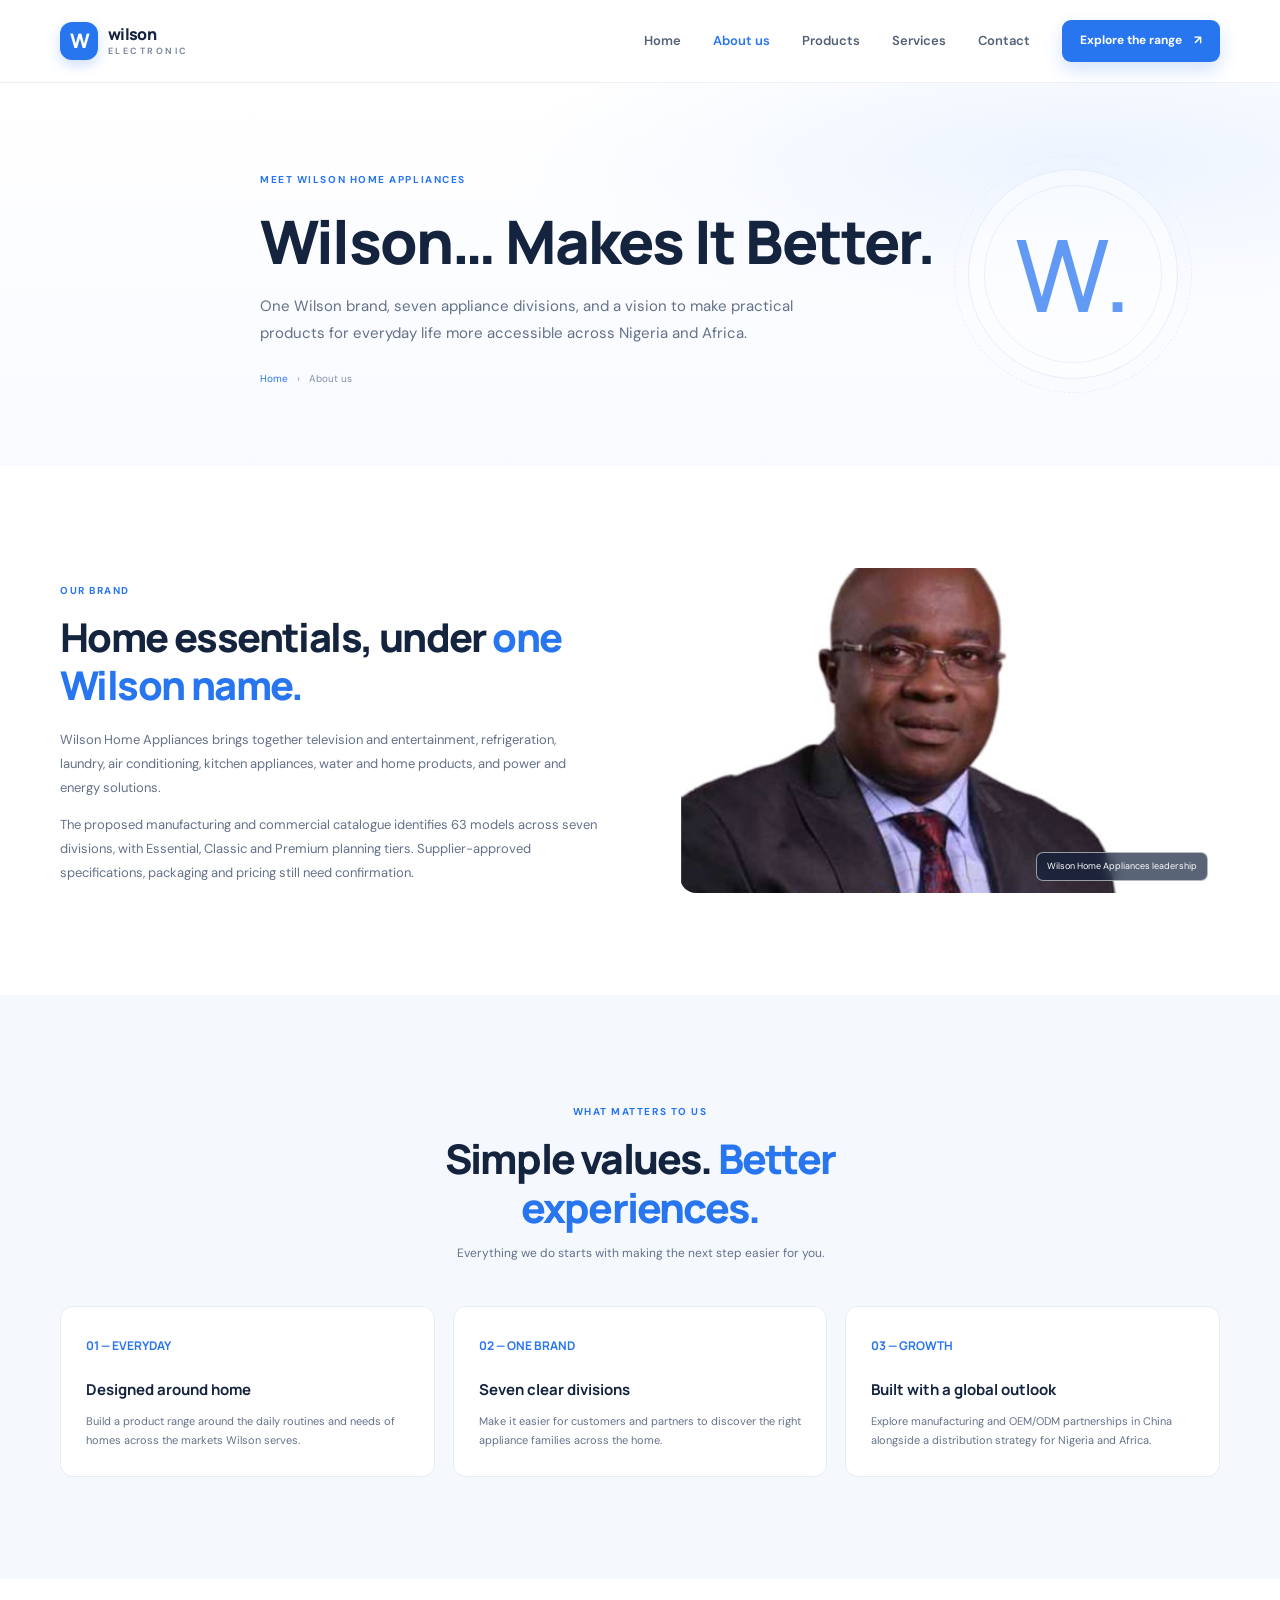
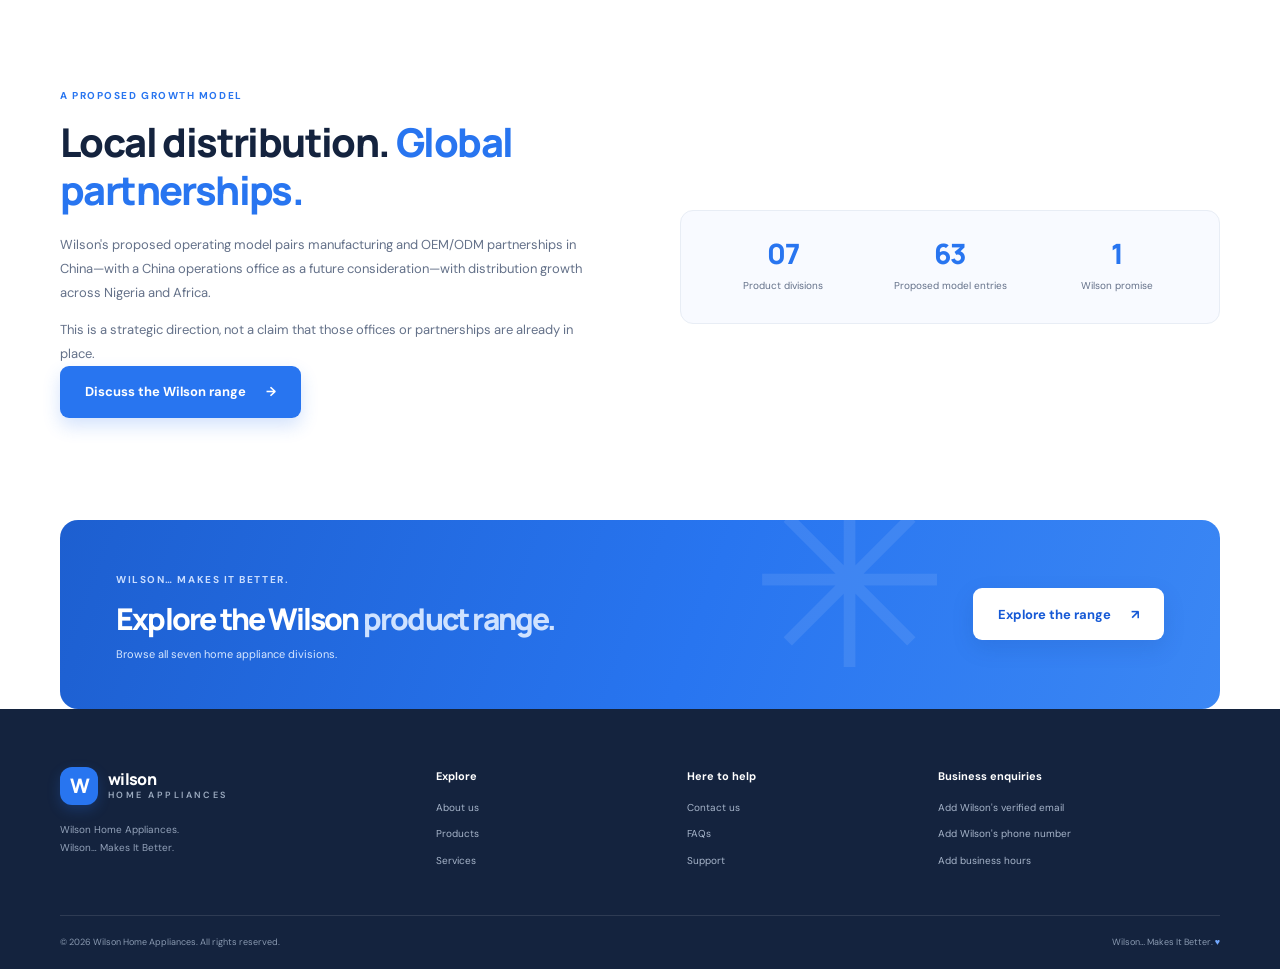
==== commit 7e29eeb0: "feat: finishing touches" ====
--- a/pages/about.html
+++ b/pages/about.html
@@ -1,55 +1,134 @@
 <!doctype html>
 <html lang="en">
-  <head>
-    <meta charset="utf-8">
-    <meta name="viewport" content="width=device-width, initial-scale=1">
-    <meta name="theme-color" content="#ffffff">
-    <meta name="description" content="Meet Wilson Home Appliances and the Wilson… Makes It Better brand promise.">
-    <title>Wilson | About us</title>
-    <link rel="icon" type="image/svg+xml" href="../assets/img/favicon.svg">
-    <link rel="preconnect" href="https://fonts.googleapis.com">
-    <link rel="preconnect" href="https://fonts.gstatic.com" crossorigin>
-    <link href="https://fonts.googleapis.com/css2?family=DM+Sans:wght@400;500;600;700&family=Manrope:wght@400;500;600;700;800&display=swap" rel="stylesheet">
-    <link rel="stylesheet" href="../assets/styles/main.css"><script src="../assets/scripts/main.js" defer></script>
-  </head>
-  <body data-page="about">
-    <a class="skip-link" href="#main">Skip to content</a>
-    <header class="site-header"><div class="container header-inner">
-      <a class="brand" href="../index.html" aria-label="Wilson Electronic home"><span class="brand-mark" aria-hidden="true">W</span><span class="brand-name">wilson<span>ELECTRONIC</span></span></a>
-      <button class="menu-toggle" type="button" aria-expanded="false" aria-controls="primary-navigation" aria-label="Open menu"><span></span><span></span></button>
+
+<head>
+  <meta charset="utf-8">
+  <meta name="viewport" content="width=device-width, initial-scale=1">
+  <meta name="theme-color" content="#ffffff">
+  <meta name="description" content="Meet Wilson Home Appliances and the Wilson… Makes It Better brand promise.">
+  <title>Wilson | About us</title>
+  <link rel="icon" type="image/svg+xml" href="../assets/img/favicon.svg">
+  <link rel="preconnect" href="https://fonts.googleapis.com">
+  <link rel="preconnect" href="https://fonts.gstatic.com" crossorigin>
+  <link
+    href="https://fonts.googleapis.com/css2?family=DM+Sans:wght@400;500;600;700&family=Manrope:wght@400;500;600;700;800&display=swap"
+    rel="stylesheet">
+  <link rel="stylesheet" href="../assets/styles/main.css">
+  <script src="../assets/scripts/main.js" defer></script>
+</head>
+
+<body data-page="about">
+  <a class="skip-link" href="#main">Skip to content</a>
+  <header class="site-header">
+    <div class="container header-inner">
+      <a class="brand" href="../index.html" aria-label="Wilson Electronic home"><span class="brand-mark"
+          aria-hidden="true">W</span><span class="brand-name">wilson<span>ELECTRONIC</span></span></a>
+      <button class="menu-toggle" type="button" aria-expanded="false" aria-controls="primary-navigation"
+        aria-label="Open menu"><span></span><span></span></button>
       <nav class="primary-navigation" id="primary-navigation" aria-label="Main navigation">
-        <a href="../index.html">Home</a><a href="about.html" aria-current="page">About us</a><a href="products.html">Products</a><a href="services.html">Services</a><a href="contact.html">Contact</a><a class="button button-small button-blue nav-cta" href="products.html">Explore the range <span aria-hidden="true">↗</span></a>
+        <a href="../index.html">Home</a><a href="about.html" aria-current="page">About us</a><a
+          href="products.html">Products</a><a href="services.html">Services</a><a href="contact.html">Contact</a><a
+          class="button button-small button-blue nav-cta" href="products.html">Explore the range <span
+            aria-hidden="true">↗</span></a>
       </nav>
-    </div></header>
-    <main id="main">
-      <section class="page-hero"><div class="container page-hero-inner"><span class="eyebrow">Meet Wilson Home Appliances</span><h1>Wilson… <span>Makes It Better.</span></h1><p>One Wilson brand, seven appliance divisions, and a vision to make practical products for everyday life more accessible across Nigeria and Africa.</p><div class="breadcrumb"><a href="../index.html">Home</a><span>›</span><span>About us</span></div></div><div class="page-hero-art" aria-hidden="true">W.</div></section>
-      <section class="section container split-section">
-        <div class="split-copy"><span class="eyebrow">Our brand</span><h2>Home essentials, under <span>one Wilson name.</span></h2><p>Wilson Home Appliances brings together television and entertainment, refrigeration, laundry, air conditioning, kitchen appliances, water and home products, and power and energy solutions.</p><p>The range is presented by product family so customers and trade partners can explore what they need. Individual models, specifications and prices can be added as the catalogue is developed.</p></div>
-        <figure class="story-panel image-frame ceo-image">
-          <img class="image-slot" data-image-slot src="../assets/img/about/ceo.jpg" alt="Portrait of the Wilson Home Appliances CEO, add the CEO's name to the alt text" loading="lazy">
-          <div class="image-fallback">
-            <span class="image-fallback-icon" aria-hidden="true">W</span>
-            <strong>CEO portrait</strong>
-            <small>Add ceo.jpg to assets/img/about/</small>
+    </div>
+  </header>
+  <main id="main">
+    <section class="page-hero">
+      <div class="container page-hero-inner"><span class="eyebrow">Meet Wilson Home Appliances</span>
+        <h1>Wilson… <span>Makes It Better.</span></h1>
+        <p>One Wilson brand, seven appliance divisions, and a vision to make practical products for everyday life more
+          accessible across Nigeria and Africa.</p>
+        <div class="breadcrumb"><a href="../index.html">Home</a><span>›</span><span>About us</span></div>
+      </div>
+      <div class="page-hero-art" aria-hidden="true">W.</div>
+    </section>
+    <section class="section container split-section">
+      <div class="split-copy"><span class="eyebrow">Our brand</span>
+        <h2>Home essentials, under <span>one Wilson name.</span></h2>
+        <p>Wilson Home Appliances brings together television and entertainment, refrigeration, laundry, air
+          conditioning, kitchen appliances, water and home products, and power and energy solutions.</p>
+        <p>The proposed manufacturing and commercial catalogue identifies 63 models across seven divisions, with
+          Essential, Classic and Premium planning tiers. Supplier-approved specifications, packaging and pricing still
+          need confirmation.</p>
+      </div>
+      <figure class="story-panel image-frame ceo-image">
+        <img class="image-slot" data-image-slot src="../assets/img/about/ceo.jpg"
+          alt="Portrait of the Wilson Home Appliances CEO, add the CEO's name to the alt text" loading="lazy">
+        <div class="image-fallback">
+          <span class="image-fallback-icon" aria-hidden="true">W</span>
+          <strong>CEO portrait</strong>
+          <small>Add ceo.jpg to assets/img/about/</small>
+        </div>
+        <figcaption class="image-caption">Wilson Home Appliances leadership</figcaption>
+      </figure>
+    </section>
+    <section class="section section-soft">
+      <div class="container">
+        <div class="center-heading"><span class="eyebrow">What matters to us</span>
+          <h2>Simple values. <span>Better experiences.</span></h2>
+          <p>Everything we do starts with making the next step easier for you.</p>
+        </div>
+        <div class="values-grid">
+          <article class="value-card"><span>01 — EVERYDAY</span>
+            <h3>Designed around home</h3>
+            <p>Build a product range around the daily routines and needs of homes across the markets Wilson serves.</p>
+          </article>
+          <article class="value-card"><span>02 — ONE BRAND</span>
+            <h3>Seven clear divisions</h3>
+            <p>Make it easier for customers and partners to discover the right appliance families across the home.</p>
+          </article>
+          <article class="value-card"><span>03 — GROWTH</span>
+            <h3>Built with a global outlook</h3>
+            <p>Explore manufacturing and OEM/ODM partnerships in China alongside a distribution strategy for Nigeria and
+              Africa.</p>
+          </article>
+        </div>
+      </div>
+    </section>
+    <section class="section container">
+      <div class="split-section">
+        <div class="split-copy"><span class="eyebrow">A proposed growth model</span>
+          <h2>Local distribution. <span>Global partnerships.</span></h2>
+          <p>Wilson's proposed operating model pairs manufacturing and OEM/ODM partnerships in China—with a China
+            operations office as a future consideration—with distribution growth across Nigeria and Africa.</p>
+          <p>This is a strategic direction, not a claim that those offices or partnerships are already in place.</p><a
+            class="button button-blue" href="contact.html">Discuss the Wilson range <span
+              aria-hidden="true">→</span></a>
+        </div>
+        <div>
+          <div class="stats-strip">
+            <div><strong>07</strong><span>Product divisions</span></div>
+            <div><strong>63</strong><span>Proposed model entries</span></div>
+            <div><strong>1</strong><span>Wilson promise</span></div>
           </div>
-          <figcaption class="image-caption">Wilson Home Appliances leadership</figcaption>
-        </figure>
-      </section>
-      <section class="section section-soft"><div class="container">
-        <div class="center-heading"><span class="eyebrow">What matters to us</span><h2>Simple values. <span>Better experiences.</span></h2><p>Everything we do starts with making the next step easier for you.</p></div>
-        <div class="values-grid">
-          <article class="value-card"><span>01 — EVERYDAY</span><h3>Designed around home</h3><p>Build a product range around the daily routines and needs of homes across the markets Wilson serves.</p></article>
-          <article class="value-card"><span>02 — ONE BRAND</span><h3>Seven clear divisions</h3><p>Make it easier for customers and partners to discover the right appliance families across the home.</p></article>
-          <article class="value-card"><span>03 — GROWTH</span><h3>Built with a global outlook</h3><p>Explore manufacturing and OEM/ODM partnerships in China alongside a distribution strategy for Nigeria and Africa.</p></article>
         </div>
-      </div></section>
-      <section class="section container">
-        <div class="split-section"><div class="split-copy"><span class="eyebrow">A proposed growth model</span><h2>Local distribution. <span>Global partnerships.</span></h2><p>Wilson's proposed operating model pairs manufacturing and OEM/ODM partnerships in China—with a China operations office as a future consideration—with distribution growth across Nigeria and Africa.</p><p>This is a strategic direction, not a claim that those offices or partnerships are already in place.</p><a class="button button-blue" href="contact.html">Discuss the Wilson range <span aria-hidden="true">→</span></a></div>
-          <div><div class="stats-strip"><div><strong>07</strong><span>Product divisions</span></div><div><strong>54</strong><span>Product families</span></div><div><strong>1</strong><span>Wilson promise</span></div></div></div>
-        </div>
-      </section>
-      <section class="container cta-band small-cta"><div><span class="eyebrow eyebrow-light">Wilson… Makes It Better.</span><h2>Explore the Wilson <span>product range.</span></h2><p>Browse all seven home appliance divisions.</p></div><a class="button button-white" href="products.html">Explore the range <span aria-hidden="true">↗</span></a><span class="cta-decoration" aria-hidden="true">✳</span></section>
-    </main>
-    <footer class="site-footer"><div class="container footer-main"><div class="footer-brand"><a class="brand brand-light" href="../index.html"><span class="brand-mark" aria-hidden="true">W</span><span class="brand-name">wilson<span>HOME APPLIANCES</span></span></a><p>Wilson Home Appliances.<br>Wilson… Makes It Better.</p></div><div class="footer-column"><strong>Explore</strong><a href="about.html">About us</a><a href="products.html">Products</a><a href="services.html">Services</a></div><div class="footer-column"><strong>Here to help</strong><a href="contact.html">Contact us</a><a href="contact.html#faq">FAQs</a><a href="services.html">Support</a></div><div class="footer-contact"><strong>Business enquiries</strong><span>Add Wilson's verified email</span><span>Add Wilson's phone number</span><span>Add business hours</span></div></div><div class="container footer-bottom"><span>© <span data-year></span> Wilson Home Appliances. All rights reserved.</span><span>Wilson… Makes It Better. <span class="footer-heart">♥</span></span></div></footer>
-  </body>
-</html>
+      </div>
+    </section>
+    <section class="container cta-band small-cta">
+      <div><span class="eyebrow eyebrow-light">Wilson… Makes It Better.</span>
+        <h2>Explore the Wilson <span>product range.</span></h2>
+        <p>Browse all seven home appliance divisions.</p>
+      </div><a class="button button-white" href="products.html">Explore the range <span
+          aria-hidden="true">↗</span></a><span class="cta-decoration" aria-hidden="true">✳</span>
+    </section>
+  </main>
+  <footer class="site-footer">
+    <div class="container footer-main">
+      <div class="footer-brand"><a class="brand brand-light" href="../index.html"><span class="brand-mark"
+            aria-hidden="true">W</span><span class="brand-name">wilson<span>HOME APPLIANCES</span></span></a>
+        <p>Wilson Home Appliances.<br>Wilson… Makes It Better.</p>
+      </div>
+      <div class="footer-column"><strong>Explore</strong><a href="about.html">About us</a><a
+          href="products.html">Products</a><a href="services.html">Services</a></div>
+      <div class="footer-column"><strong>Here to help</strong><a href="contact.html">Contact us</a><a
+          href="contact.html#faq">FAQs</a><a href="services.html">Support</a></div>
+      <div class="footer-contact"><strong>Business enquiries</strong><span>Add Wilson's verified email</span><span>Add
+          Wilson's phone number</span><span>Add business hours</span></div>
+    </div>
+    <div class="container footer-bottom"><span>© <span data-year></span> Wilson Home Appliances. All rights
+        reserved.</span><span>Wilson… Makes It Better. <span class="footer-heart">♥</span></span></div>
+  </footer>
+</body>
+
+</html>
--- a/assets/styles/main.css
+++ b/assets/styles/main.css
@@ -14,458 +14,3063 @@
   --shadow-card: 0 14px 40px rgb(22 46 86 / 7%);
 }
 
-* { box-sizing: border-box; }
-html { scroll-behavior: smooth; }
-html { scrollbar-color: var(--blue) #eaf1fc; scrollbar-width: thin; }
-::-webkit-scrollbar { width: 7px; height: 7px; }
-::-webkit-scrollbar-track { border-radius: 8px; background: #eaf1fc; }
-::-webkit-scrollbar-thumb { border: 1px solid #eaf1fc; border-radius: 8px; background: var(--blue); }
-::-webkit-scrollbar-thumb:hover { background: var(--blue-dark); }
-body { margin: 0; color: var(--ink); background: var(--white); font: 16px/1.65 var(--font-body); -webkit-font-smoothing: antialiased; }
-img, svg { display: block; max-width: 100%; }
-a { color: inherit; text-decoration: none; }
-button, input, textarea, select { font: inherit; }
-button, a { -webkit-tap-highlight-color: transparent; }
-button:focus-visible, a:focus-visible, input:focus-visible, textarea:focus-visible { outline: 3px solid #8db9ff; outline-offset: 3px; }
-.container { width: min(1160px, calc(100% - 48px)); margin-inline: auto; }
-.skip-link { position: absolute; z-index: 20; top: 10px; left: 10px; padding: 10px 16px; color: var(--white); background: var(--navy); border-radius: 8px; transform: translateY(-160%); }
-.skip-link:focus { transform: translateY(0); }
-.sr-only { position: absolute; width: 1px; height: 1px; overflow: hidden; clip: rect(0, 0, 0, 0); white-space: nowrap; clip-path: inset(50%); }
-.site-header { position: sticky; z-index: 10; top: 0; border-bottom: 1px solid rgb(232 237 245 / 78%); background: rgb(255 255 255 / 94%); backdrop-filter: blur(14px); }
-.header-inner { min-height: 82px; display: flex; align-items: center; justify-content: space-between; gap: 30px; }
-.brand { display: inline-flex; align-items: center; gap: 10px; flex: 0 0 auto; }
-.brand-mark { width: 38px; height: 38px; display: grid; place-items: center; border-radius: 12px; color: white; background: var(--blue); font: 800 20px/1 var(--font-display); letter-spacing: -2px; box-shadow: 0 5px 13px rgb(40 117 240 / 23%); }
-.brand-name { display: grid; color: var(--navy); font: 800 16px/1.08 var(--font-display); letter-spacing: -.7px; }
-.brand-name span { margin-top: 3px; color: #748198; font: 600 9px/1 var(--font-body); letter-spacing: 2.45px; text-transform: uppercase; }
-.primary-navigation { display: flex; align-items: center; gap: 32px; }
-.primary-navigation > a:not(.button) { color: #556178; font-size: 13px; font-weight: 600; transition: color .2s ease; }
-.primary-navigation > a:not(.button):hover, .primary-navigation > a[aria-current="page"] { color: var(--blue); }
-.button { min-height: 52px; display: inline-flex; align-items: center; justify-content: center; gap: 20px; padding: 0 24px; border: 1px solid transparent; border-radius: 9px; font-size: 13px; font-weight: 700; transition: transform .2s ease, box-shadow .2s ease, background .2s ease; }
-.button:hover { transform: translateY(-2px); }
-.button-blue { color: white; background: var(--blue); box-shadow: 0 8px 18px rgb(40 117 240 / 20%); }
-.button-blue:hover { background: var(--blue-dark); box-shadow: 0 10px 24px rgb(40 117 240 / 27%); }
-.button-small { min-height: 42px; gap: 12px; padding: 0 17px; font-size: 12px; }
-.button-outline { border-color: #dbe4f1; color: var(--navy); background: white; }
-.button-outline:hover { border-color: var(--blue); color: var(--blue); }
-.button-white { color: var(--blue-dark); background: white; box-shadow: 0 8px 22px rgb(12 53 131 / 13%); }
-.menu-toggle { display: none; }
-
-.hero { min-height: 602px; display: grid; grid-template-columns: 1fr 1.03fr; align-items: center; gap: 38px; padding-top: 42px; padding-bottom: 58px; }
-.hero-copy { position: relative; z-index: 1; padding: 22px 0 0 2px; }
-.eyebrow { display: inline-flex; align-items: center; gap: 9px; color: var(--blue); font-size: 10px; font-weight: 700; letter-spacing: 1.55px; line-height: 1.4; text-transform: uppercase; }
-.eyebrow-dot { width: 7px; height: 7px; border-radius: 50%; background: var(--green); box-shadow: 0 0 0 4px #e2f8f2; }
-h1, h2, h3, p, blockquote { margin-top: 0; }
-h1, h2, h3 { font-family: var(--font-display); }
-.hero h1 { margin: 21px 0 18px; color: var(--navy); font-size: clamp(43px, 5vw, 65px); font-weight: 800; letter-spacing: -3.4px; line-height: 1.1; }
-.hero h1 span, h2 span { color: var(--blue); }
-.hero-description { max-width: 460px; margin-bottom: 28px; color: var(--muted); font-size: 15px; line-height: 1.8; }
-.hero-actions { display: flex; align-items: center; gap: 25px; }
-.text-link { display: inline-flex; align-items: center; gap: 12px; color: var(--navy); font-size: 12px; font-weight: 700; transition: color .2s ease, gap .2s ease; }
-.text-link:hover { gap: 16px; color: var(--blue); }
-.hero-proof { display: flex; align-items: center; gap: 13px; margin-top: 45px; }
-.proof-avatars { display: flex; padding-left: 4px; }
-.proof-avatars span { width: 29px; height: 29px; display: grid; place-items: center; margin-left: -4px; border: 2px solid white; border-radius: 50%; color: #315174; background: #e1efff; font-size: 9px; font-weight: 700; }
-.proof-avatars span:nth-child(2) { color: #775245; background: #f9e3cf; }
-.proof-avatars span:nth-child(3) { color: #356c58; background: #d7f0e2; }
-.proof-avatars span:nth-child(4) { color: white; background: var(--blue); }
-.hero-proof p { margin: 0; color: #78849a; font-size: 10px; line-height: 1.55; }
-.hero-proof strong { color: var(--navy); font-size: 11px; }
-.hero-visual { position: relative; min-height: 470px; overflow: hidden; border: 1px solid #e7eef9; border-radius: 26px; background: radial-gradient(ellipse at 48% 58%, #e6f0ff 0, #f1f6ff 32%, #f8faff 70%); }
-.hero-visual::before { position: absolute; inset: 20px; border: 1px solid rgb(127 165 225 / 14%); border-radius: 20px; content: ""; }
-.image-frame { position: relative; display: grid; min-width: 0; overflow: hidden; border-radius: inherit; background: linear-gradient(145deg, #edf4ff, #f8faff); }
-.image-slot { position: absolute; z-index: 1; inset: 0; width: 100%; height: 100%; object-fit: cover; opacity: 0; transition: opacity .25s ease; }
-.image-frame.has-image .image-slot, .appliance-card-icon.has-image .image-slot { opacity: 1; }
-.image-fallback { position: absolute; z-index: 0; inset: 0; display: grid; align-content: center; justify-items: center; gap: 8px; padding: 22px; color: var(--navy); text-align: center; background: radial-gradient(circle at 50% 40%, #fff 0, #f3f7fe 65%, #eaf2fe 100%); }
-.image-fallback-icon { width: 48px; height: 48px; display: grid; place-items: center; border: 1px solid #dfeafa; border-radius: 15px; color: var(--blue); background: white; font: 600 23px/1 var(--font-display); }
-.image-fallback strong { font: 700 13px/1.4 var(--font-display); }
-.image-fallback small { color: #78869d; font-size: 9px; line-height: 1.5; }
-.image-frame.has-image .image-fallback { display: none; }
-.image-caption { position: absolute; z-index: 2; right: 12px; bottom: 12px; max-width: calc(100% - 24px); padding: 7px 10px; border: 1px solid rgb(255 255 255 / 55%); border-radius: 7px; color: white; background: rgb(20 35 62 / 70%); font-size: 9px; line-height: 1.4; backdrop-filter: blur(7px); }
-.home-hero-image { position: absolute; inset: 20px; margin: 0; border-radius: 20px; }
-.home-hero-image .image-fallback { padding: 20px; }
-.appliance-hero-visual .image-caption { right: 12px; bottom: 12px; }
-.ceo-image { min-height: 325px; margin: 0; padding: 0; border-radius: 16px; }
-.ceo-image .image-fallback { min-height: 325px; }
-.service-image-section { padding-top: 0; }
-.service-image { min-height: 320px; margin: 0; border-radius: 17px; }
-.service-image .image-fallback { min-height: 320px; }
-.visual-orbit { position: absolute; top: 50%; left: 50%; border: 1px solid rgb(72 125 218 / 13%); border-radius: 50%; transform: translate(-50%, -50%); }
-.orbit-one { width: 340px; height: 340px; }
-.orbit-two { width: 465px; height: 465px; }
-.visual-label { position: absolute; z-index: 3; top: 35px; left: 35px; display: inline-flex; align-items: center; gap: 8px; padding: 9px 13px; border: 1px solid #e4ebf6; border-radius: 30px; color: #627087; background: rgb(255 255 255 / 85%); font-size: 9px; font-weight: 600; box-shadow: 0 6px 15px rgb(37 72 126 / 5%); }
-.status-dot { width: 6px; height: 6px; border-radius: 50%; background: var(--green); }
-.device-card { position: absolute; z-index: 2; filter: drop-shadow(0 20px 20px rgb(35 70 123 / 17%)); }
-.device-laptop { top: 113px; left: 50%; width: 260px; transform: translateX(-51%) rotate(-7deg); }
-.laptop-screen { position: relative; width: 230px; height: 158px; margin: auto; overflow: hidden; border: 8px solid #182a47; border-radius: 12px 12px 5px 5px; background: linear-gradient(135deg, #2875f0 0%, #6098f7 45%, #a9d8ff 100%); box-shadow: inset 0 0 0 1px rgb(255 255 255 / 44%); }
-.screen-glow { position: absolute; right: -40px; bottom: -106px; width: 220px; height: 185px; border: 1px solid rgb(255 255 255 / 25%); border-radius: 50%; box-shadow: 0 0 0 18px rgb(255 255 255 / 7%), 0 0 0 39px rgb(255 255 255 / 6%); }
-.screen-mark { position: absolute; top: 37px; left: 91px; color: white; font: 800 33px/1 var(--font-display); letter-spacing: -3px; }
-.screen-line { position: absolute; bottom: 23px; left: 78px; width: 52px; height: 3px; border-radius: 3px; background: rgb(255 255 255 / 50%); }
-.laptop-base { width: 260px; height: 11px; margin-top: -1px; border-radius: 2px 2px 12px 12px; background: linear-gradient(#dae3f0, #879ab6); box-shadow: inset 0 1px 2px white; }
-.device-headphones { top: 226px; right: 46px; width: 116px; height: 135px; transform: rotate(12deg); }
-.headphone-band { position: absolute; top: 6px; left: 18px; width: 80px; height: 100px; border: 13px solid #162747; border-bottom-color: transparent; border-radius: 48px 48px 0 0; }
-.headphone-cup { position: absolute; top: 65px; width: 28px; height: 52px; border: 4px solid #b5c8e8; border-radius: 13px; background: linear-gradient(90deg, #2670e7, #78a8ff); }
-.cup-left { left: 6px; }.cup-right { right: 4px; }
-.device-watch { bottom: 45px; left: 76px; width: 75px; height: 111px; transform: rotate(-15deg); }
-.watch-strap { position: absolute; top: 0; left: 21px; width: 34px; height: 111px; border-radius: 16px; background: #4b5c75; }
-.watch-face { position: absolute; top: 30px; left: 8px; width: 60px; height: 56px; display: flex; align-items: center; justify-content: center; border: 4px solid #162747; border-radius: 18px; color: white; background: linear-gradient(135deg, #3b8bff, #1956c6); font: 700 10px var(--font-display); box-shadow: 0 5px 13px rgb(20 35 62 / 20%); }
-.watch-face i { position: absolute; bottom: 7px; width: 10px; height: 2px; border-radius: 2px; background: #8dbbff; }
-.visual-note { position: absolute; z-index: 3; right: 26px; bottom: 23px; display: flex; align-items: center; gap: 10px; padding: 11px 15px; border: 1px solid #e9eef7; border-radius: 12px; background: white; box-shadow: 0 8px 22px rgb(41 70 115 / 9%); }
-.note-icon { width: 28px; height: 28px; display: grid; place-items: center; border-radius: 9px; color: var(--blue); background: #edf4ff; font-size: 17px; }
-.visual-note strong, .visual-note small { display: block; }
-.visual-note strong { color: var(--navy); font-size: 9px; }
-.visual-note small { color: #8290a5; font-size: 8px; }
-.visual-spark { position: absolute; color: #79a9f6; font-size: 23px; }
-.spark-one { top: 95px; right: 91px; }.spark-two { bottom: 116px; left: 43px; font-size: 15px; }
-
-.trust-strip { border-block: 1px solid #edf1f7; background: #fff; }
-.trust-inner { min-height: 77px; display: flex; align-items: center; justify-content: space-between; gap: 16px; }
-.trust-inner > div { display: flex; align-items: center; gap: 9px; color: #526078; font-size: 11px; font-weight: 600; }
-.trust-icon { width: 23px; height: 23px; display: grid; place-items: center; border-radius: 7px; color: var(--blue); background: #edf4ff; font-size: 13px; font-weight: 700; }
-.section { padding-top: 102px; padding-bottom: 102px; }
-.section-soft { background: var(--soft); }
-.section-heading { display: flex; align-items: end; justify-content: space-between; gap: 25px; margin-bottom: 34px; }
-.section-heading h2, .center-heading h2, .story-copy h2, .testimonial-intro h2, .cta-band h2, .page-hero h1 { margin: 12px 0 0; color: var(--navy); font-size: clamp(30px, 3.2vw, 42px); font-weight: 800; letter-spacing: -1.8px; line-height: 1.2; }
-.section-heading > .text-link { margin-bottom: 7px; }
-.featured-heading-actions { display: flex; align-items: center; gap: 20px; }
-.featured-controls { display: flex; gap: 7px; }
-.featured-controls button { width: 34px; height: 34px; border: 1px solid #e0e7f1; border-radius: 50%; color: var(--navy); background: white; cursor: pointer; transition: color .2s ease, background .2s ease, border-color .2s ease; }
-.featured-controls button:hover:not(:disabled) { border-color: var(--blue); color: white; background: var(--blue); }
-.featured-controls button:disabled { color: #b7c1d0; background: #f7f9fc; cursor: default; }
-.category-grid { display: grid; grid-template-columns: repeat(4, 1fr); gap: 16px; }
-.category-card { position: relative; min-height: 220px; display: flex; flex-direction: column; justify-content: space-between; overflow: hidden; padding: 19px; border: 1px solid #e9eef6; border-radius: 14px; background: white; transition: transform .25s ease, box-shadow .25s ease; }
-.category-card:hover { transform: translateY(-5px); box-shadow: var(--shadow-card); }
-.category-number { z-index: 1; color: #8692a6; font-size: 8px; font-weight: 700; letter-spacing: 1px; }
-.category-symbol { position: absolute; top: 25px; right: 22px; color: var(--blue); font: 500 91px/.95 var(--font-display); opacity: .14; transition: transform .25s ease; }
-.category-card:hover .category-symbol { transform: scale(1.09) rotate(-5deg); }
-.category-info { position: relative; z-index: 1; display: grid; gap: 3px; }
-.category-info strong { color: var(--navy); font: 700 17px var(--font-display); letter-spacing: -.4px; }
-.category-info small { color: var(--muted); font-size: 10px; }
-.round-arrow { position: absolute; right: 17px; bottom: 19px; width: 30px; height: 30px; display: grid; place-items: center; border: 1px solid #e4ebf5; border-radius: 50%; color: var(--blue); font-size: 12px; transition: color .2s ease, background .2s ease; }
-.category-card:hover .round-arrow { color: white; background: var(--blue); }
-
-.product-grid { display: grid; grid-template-columns: repeat(3, 1fr); gap: 20px; }
-.product-slider { display: flex; gap: 20px; overflow-x: auto; padding: 2px 2px 12px; scroll-behavior: smooth; scroll-snap-type: x mandatory; scrollbar-color: var(--blue) #eaf1fc; scrollbar-width: thin; }
-.product-slider .product-card { flex: 0 0 calc((100% - 40px) / 3); scroll-snap-align: start; }
-.product-card { min-width: 0; overflow: hidden; border: 1px solid #e9eef6; border-radius: 13px; background: white; transition: transform .25s ease, box-shadow .25s ease; }
-.product-card:hover { transform: translateY(-4px); box-shadow: var(--shadow-card); }
-.product-art { position: relative; height: 215px; display: grid; place-items: center; overflow: hidden; background: #f1f6ff; }
-.product-art::before { position: absolute; width: 160px; height: 160px; border: 1px solid rgb(40 117 240 / 11%); border-radius: 50%; content: ""; }
-.product-art::after { position: absolute; width: 118px; height: 118px; border: 1px solid rgb(40 117 240 / 9%); border-radius: 50%; content: ""; }
-.product-art svg { position: relative; z-index: 1; width: 175px; height: 146px; transition: transform .3s ease; }
-.product-card:hover .product-art svg { transform: scale(1.06) translateY(-3px); }
-.product-badge { position: absolute; z-index: 2; top: 13px; left: 13px; padding: 5px 9px; border-radius: 5px; color: #157d60; background: #e3f7ef; font-size: 8px; font-weight: 700; }
-.badge-blue { color: #2059b4; background: #e4efff; }.badge-green { color: #157d60; background: #e3f7ef; }
-.product-meta { display: flex; align-items: center; justify-content: space-between; padding: 17px 18px 0; color: #8590a3; font-size: 9px; }
-.stars { color: #f1a72d; font-size: 10px; letter-spacing: .5px; }.stars i { color: #8692a6; font-size: 9px; font-style: normal; letter-spacing: 0; }
-.product-card h3 { min-height: 24px; margin: 8px 18px 13px; color: var(--navy); font-size: 14px; font-weight: 700; letter-spacing: -.35px; }
-.product-bottom { display: flex; align-items: center; justify-content: space-between; margin: 0 18px; padding: 12px 0 16px; border-top: 1px solid #edf1f6; }
-.product-bottom strong { color: var(--navy); font: 700 13px var(--font-display); }
-.product-bottom a { width: 28px; height: 28px; display: grid; place-items: center; border-radius: 50%; color: var(--blue); background: #edf4ff; font-size: 13px; }
-
-.story-section { display: grid; grid-template-columns: 1fr 1fr; align-items: center; gap: 95px; }
-.story-visual { position: relative; min-height: 395px; display: grid; place-items: center; overflow: hidden; border-radius: 18px; background: #f3f7fe; }
-.story-blue-shape { position: absolute; top: 56px; left: 50%; width: 280px; height: 260px; border-radius: 48% 52% 53% 47% / 49% 42% 58% 51%; background: linear-gradient(138deg, #5ca0ff, #2875f0 66%, #1c5dd2); transform: translateX(-50%) rotate(-13deg); }
-.story-orbit { position: absolute; top: 50%; left: 50%; width: 355px; height: 355px; border: 1px solid rgb(40 117 240 / 20%); border-radius: 50%; transform: translate(-50%, -50%); }
-.story-card { position: relative; z-index: 1; width: 205px; height: 237px; display: flex; flex-direction: column; justify-content: space-between; padding: 22px; border: 1px solid rgb(255 255 255 / 65%); border-radius: 15px; color: white; background: rgb(255 255 255 / 14%); box-shadow: 0 20px 55px rgb(18 58 128 / 21%); backdrop-filter: blur(5px); transform: rotate(5deg); }
-.story-card-mark { font: 800 49px/.9 var(--font-display); letter-spacing: -6px; }
-.story-card-caption { font: 600 15px/1.45 var(--font-display); letter-spacing: -.4px; }
-.story-side-label { position: absolute; right: 17px; bottom: 22px; color: #8a9ab2; font-size: 7px; font-weight: 700; letter-spacing: 1.35px; writing-mode: vertical-rl; }
-.story-copy h2 { margin: 13px 0 18px; font-size: clamp(32px, 3vw, 42px); }
-.story-copy > p { margin-bottom: 23px; color: var(--muted); font-size: 13px; line-height: 1.85; }
-.story-copy .button { min-height: 45px; }
-.story-stat-row { display: flex; gap: 45px; margin-top: 34px; padding-top: 21px; border-top: 1px solid var(--line); }
-.story-stat-row div { display: grid; gap: 3px; }
-.story-stat-row strong { color: var(--navy); font: 700 12px var(--font-display); }
-.story-stat-row span { color: #77849a; font-size: 10px; }
-.center-heading { max-width: 565px; margin: 0 auto 43px; text-align: center; }
-.center-heading h2 { margin: 11px 0; }
-.center-heading > p { margin-bottom: 0; color: var(--muted); font-size: 12px; }
-.benefit-grid { display: grid; grid-template-columns: repeat(3, 1fr); gap: 17px; }
-.benefit-card { min-height: 215px; padding: 25px 24px; border: 1px solid #e7edf5; border-radius: 13px; background: white; }
-.benefit-icon { width: 38px; height: 38px; display: grid; place-items: center; margin-bottom: 21px; border-radius: 11px; color: var(--blue); background: #edf4ff; font-size: 17px; }
-.benefit-card h3 { margin: 0 0 9px; color: var(--navy); font-size: 14px; letter-spacing: -.4px; }
-.benefit-card p { margin: 0; color: var(--muted); font-size: 11px; line-height: 1.8; }
-.testimonials-section { display: grid; grid-template-columns: .8fr 1.2fr; align-items: center; gap: 75px; }
-.testimonial-intro h2 { margin: 13px 0 27px; font-size: 37px; }
-.testimonial-controls { display: flex; gap: 8px; }
-.testimonial-controls button { width: 37px; height: 37px; border: 1px solid #e0e7f1; border-radius: 50%; color: var(--navy); background: white; cursor: pointer; transition: color .2s ease, background .2s ease, border-color .2s ease; }
-.testimonial-controls button:hover { border-color: var(--blue); color: white; background: var(--blue); }
-.testimonial-card { min-height: 236px; padding: 29px 32px 22px; border: 1px solid #e6ecf5; border-radius: 14px; background: #fff; box-shadow: 0 10px 35px rgb(28 59 103 / 5%); }
-.testimonial-stars { margin-bottom: 13px; color: #f1a72d; font-size: 12px; letter-spacing: 2px; }
-.testimonial-card blockquote { min-height: 74px; margin-bottom: 17px; color: #334159; font: 500 15px/1.7 var(--font-display); letter-spacing: -.25px; }
-.testimonial-person { display: flex; align-items: center; gap: 10px; }
-.person-avatar { width: 35px; height: 35px; display: grid; place-items: center; border-radius: 50%; color: #315174; background: #e1efff; font-size: 10px; font-weight: 700; }
-.testimonial-person strong, .testimonial-person small { display: block; }
-.testimonial-person strong { color: var(--navy); font-size: 10px; }
-.testimonial-person small { color: #8490a2; font-size: 9px; }
-.quote-mark { margin-left: auto; color: #e0ebfc; font: 800 48px/.7 Georgia, serif; }
-.testimonial-dots { display: flex; justify-content: center; gap: 5px; margin-top: -3px; }
-.testimonial-dots span { width: 5px; height: 5px; border-radius: 4px; background: #d8e1ef; }
-.testimonial-dots span.is-active { width: 15px; background: var(--blue); }
-.cta-band { position: relative; display: flex; align-items: center; justify-content: space-between; gap: 25px; overflow: hidden; margin-bottom: 96px; padding: 45px 56px; border-radius: 18px; color: white; background: linear-gradient(110deg, #1d5fd0, #2875f0 55%, #3b87f4); }
-.cta-band .eyebrow { color: #c9ddff; }
-.eyebrow-light { color: #dceaff; }
-.cta-band h2 { position: relative; z-index: 1; margin: 10px 0 8px; color: white; font-size: 30px; }
-.cta-band h2 span { color: #cfe2ff; }
-.cta-band p { position: relative; z-index: 1; margin: 0; color: #d7e7ff; font-size: 11px; }
-.cta-band .button { position: relative; z-index: 1; flex: 0 0 auto; }
-.cta-decoration { position: absolute; top: -55px; right: 270px; color: rgb(255 255 255 / 9%); font-size: 240px; line-height: 1; }
-.site-footer { color: #dbe5f4; background: #14233e; }
-.footer-main { display: grid; grid-template-columns: 1.6fr 1fr 1fr 1.35fr; gap: 42px; padding-top: 58px; padding-bottom: 46px; }
-.brand-light .brand-name { color: white; }.brand-light .brand-name span { color: #9cabc0; }
-.footer-brand p { margin: 16px 0 0; color: #93a2b9; font-size: 10px; line-height: 1.8; }
-.footer-column, .footer-contact { display: flex; flex-direction: column; align-items: flex-start; gap: 10px; font-size: 10px; }
-.footer-column > strong, .footer-contact > strong { margin-bottom: 5px; color: white; font-size: 11px; }
-.footer-column a, .footer-contact a, .footer-contact span { color: #a7b5ca; transition: color .2s ease; }
-.footer-column a:hover, .footer-contact a:hover { color: white; }
-.footer-bottom { min-height: 54px; display: flex; align-items: center; justify-content: space-between; gap: 20px; border-top: 1px solid rgb(255 255 255 / 11%); color: #8999b0; font-size: 9px; }
-.footer-heart { color: #73a9ff; }
-
-.page-hero { position: relative; overflow: hidden; padding-top: 82px; padding-bottom: 78px; background: radial-gradient(ellipse at 85% 20%, #edf4ff 0, transparent 37%), linear-gradient(180deg, #fff, #f8faff); }
-.page-hero-inner { position: relative; z-index: 1; max-width: 760px; }
-.page-hero h1 { margin: 14px 0 16px; font-size: clamp(42px, 5vw, 60px); }
-.page-hero p { max-width: 560px; margin-bottom: 0; color: var(--muted); font-size: 15px; line-height: 1.8; }
-.breadcrumb { display: flex; align-items: center; gap: 9px; margin-top: 24px; color: #8692a5; font-size: 10px; }
-.breadcrumb a { color: var(--blue); }
-.page-hero-art { position: absolute; top: 50%; right: max(calc((100vw - 1160px) / 2 + 22px), 8%); width: 210px; height: 210px; display: grid; place-items: center; border: 1px solid #dce9fc; border-radius: 50%; color: var(--blue); background: rgb(255 255 255 / 62%); font: 500 100px/1 var(--font-display); opacity: .72; transform: translateY(-50%); }
-.page-hero-art::before, .page-hero-art::after { position: absolute; inset: 15px; border: 1px solid #e2ecfb; border-radius: 50%; content: ""; }
-.page-hero-art::after { inset: -15px; border-style: dashed; }
-.split-section { display: grid; grid-template-columns: 1fr 1fr; align-items: center; gap: 80px; }
-.split-copy h2 { margin: 12px 0 18px; color: var(--navy); font: 800 clamp(30px, 3.1vw, 41px)/1.2 var(--font-display); letter-spacing: -1.6px; }
-.split-copy p { color: var(--muted); font-size: 13px; line-height: 1.85; }
-.split-copy p:last-of-type { margin-bottom: 0; }
-.story-panel { min-height: 325px; display: grid; place-items: center; overflow: hidden; border-radius: 16px; background: radial-gradient(circle at center, #dceaff, #f2f7ff 67%); }
-.story-panel-inner { position: relative; width: 225px; height: 230px; display: flex; flex-direction: column; justify-content: space-between; padding: 24px; border-radius: 15px; color: white; background: linear-gradient(145deg, #3e8bfa, #155bd5); box-shadow: 0 20px 45px rgb(31 91 185 / 20%); transform: rotate(-5deg); }
-.story-panel-inner .big-w { font: 800 55px/.9 var(--font-display); letter-spacing: -7px; }
-.story-panel-inner small { color: #d9e8ff; font-size: 9px; letter-spacing: 1px; text-transform: uppercase; }
-.story-panel-inner strong { font: 700 17px/1.5 var(--font-display); }
-.values-grid { display: grid; grid-template-columns: repeat(3, 1fr); gap: 18px; margin-top: 35px; }
-.value-card { padding: 25px; border: 1px solid var(--line); border-radius: 13px; background: white; }
-.value-card > span { color: var(--blue); font: 700 12px var(--font-display); }
-.value-card h3 { margin: 19px 0 9px; color: var(--navy); font-size: 15px; }
-.value-card p { margin: 0; color: var(--muted); font-size: 11px; line-height: 1.8; }
-.stats-strip { display: grid; grid-template-columns: repeat(3, 1fr); gap: 15px; margin-top: 35px; padding: 26px; border: 1px solid var(--line); border-radius: 13px; background: #f8faff; }
-.stats-strip div { text-align: center; }
-.stats-strip strong { display: block; color: var(--blue); font: 800 28px/1.2 var(--font-display); letter-spacing: -1px; }
-.stats-strip span { color: var(--muted); font-size: 10px; }
-.section-compact { padding-top: 70px; padding-bottom: 70px; }
-.small-cta { margin-bottom: 0; }
-.catalog-toolbar { display: flex; align-items: center; justify-content: space-between; gap: 15px; margin: 0 0 25px; }
-.filter-list { display: flex; flex-wrap: wrap; gap: 8px; }
-.filter-button { min-height: 36px; padding: 0 14px; border: 1px solid #e3e9f2; border-radius: 30px; color: #67748a; background: white; cursor: pointer; font-size: 10px; font-weight: 600; transition: color .2s ease, background .2s ease, border-color .2s ease; }
-.filter-button:hover, .filter-button[aria-pressed="true"] { border-color: var(--blue); color: white; background: var(--blue); }
-.search-field { width: min(240px, 100%); min-height: 39px; display: flex; align-items: center; gap: 8px; padding: 0 12px; border: 1px solid #e3e9f2; border-radius: 8px; color: #8490a4; background: white; }
-.search-field input { width: 100%; min-width: 0; border: 0; outline: 0; color: var(--ink); background: transparent; font-size: 10px; }
-.search-field input:focus-visible { outline: 0; }
-.catalog-count { margin: 0 0 13px; color: #8692a5; font-size: 10px; }
-.catalog-grid { grid-template-columns: repeat(4, 1fr); gap: 14px; }
-.catalog-grid .product-art { height: 188px; }
-.catalog-grid .product-card h3 { font-size: 12px; }
-.division-filters { max-width: 760px; }
-.appliance-grid { display: grid; grid-template-columns: repeat(3, minmax(0, 1fr)); gap: 14px; }
-.appliance-card { min-width: 0; min-height: 205px; display: flex; flex-direction: column; justify-content: space-between; overflow: hidden; border: 1px solid #e7edf5; border-radius: 13px; background: white; transition: transform .2s ease, box-shadow .2s ease, border-color .2s ease; }
-.appliance-card:hover { transform: translateY(-3px); border-color: #d3e2f8; box-shadow: var(--shadow-card); }
-.appliance-card[hidden] { display: none; }
-.appliance-card-icon { position: relative; min-height: 115px; display: grid; place-items: center; overflow: hidden; color: var(--blue); background: linear-gradient(135deg, #f0f6ff, #f8faff); }
-.appliance-card-icon::before, .appliance-card-icon::after { position: absolute; width: 72px; height: 72px; border: 1px solid rgb(40 117 240 / 10%); border-radius: 50%; content: ""; }
-.appliance-card-icon::after { width: 48px; height: 48px; }
-.appliance-card-icon span { position: relative; z-index: 1; display: grid; width: 48px; height: 48px; place-items: center; border: 1px solid #dfeafa; border-radius: 15px; color: var(--blue); background: white; font: 500 25px/1 var(--font-display); }
-.appliance-card-icon.has-image span, .appliance-card-icon.has-image::before, .appliance-card-icon.has-image::after { display: none; }
-.appliance-card-copy { display: grid; flex: 1; align-content: start; padding: 13px 15px 14px; }
-.appliance-card-division { margin: 0 0 4px; color: #78869d; font-size: 8px; font-weight: 700; letter-spacing: .55px; text-transform: uppercase; }
-.appliance-card h3 { min-height: 37px; margin: 0 0 8px; color: var(--navy); font-size: 12px; font-weight: 700; line-height: 1.5; letter-spacing: -.2px; }
-.appliance-card-link { display: inline-flex; align-items: center; gap: 6px; justify-self: start; margin-top: auto; color: var(--blue-dark); font-size: 9px; font-weight: 700; }
-.appliance-card-link:hover { text-decoration: underline; text-underline-offset: 3px; }
-.catalog-note { margin: 21px 0 0; color: #75839a; font-size: 10px; line-height: 1.7; }
-.appliance-empty-state { margin: 0; }
-.empty-state { grid-column: 1 / -1; padding: 50px 20px; border: 1px dashed #dbe5f2; border-radius: 13px; color: var(--muted); text-align: center; }
-.service-grid { display: grid; grid-template-columns: repeat(3, 1fr); gap: 17px; }
-.service-card { min-height: 215px; padding: 24px; border: 1px solid #e7edf5; border-radius: 13px; background: white; }
-.service-card > span { width: 39px; height: 39px; display: grid; place-items: center; margin-bottom: 19px; border-radius: 11px; color: var(--blue); background: #edf4ff; font-size: 17px; }
-.service-card h3 { margin: 0 0 8px; color: var(--navy); font-size: 14px; }
-.service-card p { margin: 0; color: var(--muted); font-size: 11px; line-height: 1.8; }
-.process-list { display: grid; grid-template-columns: repeat(3, 1fr); gap: 20px; counter-reset: steps; }
-.process-step { position: relative; padding: 24px 24px 24px 58px; border-top: 1px solid #dfe7f2; counter-increment: steps; }
-.process-step::before { position: absolute; top: 25px; left: 6px; color: #a2b5d1; content: "0" counter(steps); font: 700 14px var(--font-display); }
-.process-step h3 { margin: 0 0 8px; color: var(--navy); font-size: 14px; }
-.process-step p { margin: 0; color: var(--muted); font-size: 11px; line-height: 1.8; }
-.contact-layout { display: grid; grid-template-columns: 1.15fr .85fr; gap: 24px; align-items: start; }
-.contact-form, .contact-card { padding: 29px; border: 1px solid #e7edf5; border-radius: 14px; background: white; }
-.contact-form h2, .contact-card h2 { margin: 0 0 7px; color: var(--navy); font: 700 21px var(--font-display); letter-spacing: -.7px; }
-.contact-form > p, .contact-card > p { margin-bottom: 22px; color: var(--muted); font-size: 11px; }
-.form-grid { display: grid; grid-template-columns: 1fr 1fr; gap: 15px; }
-.form-field { display: grid; gap: 6px; }
-.form-field.full { grid-column: 1 / -1; }
-.form-field label { color: #39465b; font-size: 10px; font-weight: 700; }
-.form-field input, .form-field textarea, .form-field select { width: 100%; min-height: 42px; padding: 10px 12px; border: 1px solid #e0e7f0; border-radius: 7px; color: var(--ink); background: #fff; font-size: 11px; }
-.form-field textarea { min-height: 112px; resize: vertical; }
-.form-field input::placeholder, .form-field textarea::placeholder { color: #a0aabb; }
-.form-submit { margin-top: 17px; }
-.form-note { min-height: 20px; margin: 12px 0 0; color: #54708f; font-size: 10px; }
-.contact-details { display: grid; gap: 18px; margin: 22px 0 0; }
-.contact-detail { display: grid; grid-template-columns: 35px 1fr; gap: 12px; align-items: start; }
-.contact-detail-icon { width: 34px; height: 34px; display: grid; place-items: center; border-radius: 9px; color: var(--blue); background: #edf4ff; font-size: 14px; }
-.contact-detail strong, .contact-detail span { display: block; }
-.contact-detail strong { color: var(--navy); font-size: 11px; }
-.contact-detail span, .contact-detail a { color: var(--muted); font-size: 10px; line-height: 1.7; }
-.contact-detail a:hover { color: var(--blue); }
-.location-card { margin-top: 23px; padding: 17px; border-radius: 9px; background: #f4f8ff; }
-.location-card strong { display: block; margin-bottom: 4px; color: var(--navy); font-size: 11px; }
-.location-card p { margin: 0; color: var(--muted); font-size: 10px; line-height: 1.75; }
-.faq-list { max-width: 810px; margin: 30px auto 0; border-top: 1px solid var(--line); }
-.faq-list details { padding: 18px 0; border-bottom: 1px solid var(--line); }
-.faq-list summary { position: relative; padding-right: 30px; color: var(--navy); cursor: pointer; font: 700 13px var(--font-display); list-style: none; }
-.faq-list summary::-webkit-details-marker { display: none; }
-.faq-list summary::after { position: absolute; top: -2px; right: 2px; color: var(--blue); content: "+"; font: 500 21px var(--font-body); }
-.faq-list details[open] summary::after { content: "−"; }
-.faq-list details p { max-width: 690px; margin: 11px 30px 0 0; color: var(--muted); font-size: 11px; line-height: 1.8; }
-.not-found { min-height: 62vh; display: grid; place-content: center; text-align: center; }
-.not-found h1 { color: var(--navy); font: 800 42px var(--font-display); }
-.not-found p { color: var(--muted); }
-[hidden] { display: none !important; }
+* {
+  box-sizing: border-box;
+}
+
+html {
+  scroll-behavior: smooth;
+}
+
+html {
+  scrollbar-color: var(--blue) #eaf1fc;
+  scrollbar-width: thin;
+}
+
+::-webkit-scrollbar {
+  width: 7px;
+  height: 7px;
+}
+
+::-webkit-scrollbar-track {
+  border-radius: 8px;
+  background: #eaf1fc;
+}
+
+::-webkit-scrollbar-thumb {
+  border: 1px solid #eaf1fc;
+  border-radius: 8px;
+  background: var(--blue);
+}
+
+::-webkit-scrollbar-thumb:hover {
+  background: var(--blue-dark);
+}
+
+body {
+  margin: 0;
+  color: var(--ink);
+  background: var(--white);
+  font: 16px/1.65 var(--font-body);
+  -webkit-font-smoothing: antialiased;
+}
+
+img,
+svg {
+  display: block;
+  max-width: 100%;
+}
+
+a {
+  color: inherit;
+  text-decoration: none;
+}
+
+button,
+input,
+textarea,
+select {
+  font: inherit;
+}
+
+button,
+a {
+  -webkit-tap-highlight-color: transparent;
+}
+
+button:focus-visible,
+a:focus-visible,
+input:focus-visible,
+textarea:focus-visible {
+  outline: 3px solid #8db9ff;
+  outline-offset: 3px;
+}
+
+.container {
+  width: min(1160px, calc(100% - 48px));
+  margin-inline: auto;
+}
+
+.skip-link {
+  position: absolute;
+  z-index: 20;
+  top: 10px;
+  left: 10px;
+  padding: 10px 16px;
+  color: var(--white);
+  background: var(--navy);
+  border-radius: 8px;
+  transform: translateY(-160%);
+}
+
+.skip-link:focus {
+  transform: translateY(0);
+}
+
+.sr-only {
+  position: absolute;
+  width: 1px;
+  height: 1px;
+  overflow: hidden;
+  clip: rect(0, 0, 0, 0);
+  white-space: nowrap;
+  clip-path: inset(50%);
+}
+
+.site-header {
+  position: sticky;
+  z-index: 10;
+  top: 0;
+  border-bottom: 1px solid rgb(232 237 245 / 78%);
+  background: rgb(255 255 255 / 94%);
+  backdrop-filter: blur(14px);
+}
+
+.header-inner {
+  min-height: 82px;
+  display: flex;
+  align-items: center;
+  justify-content: space-between;
+  gap: 30px;
+}
+
+.brand {
+  display: inline-flex;
+  align-items: center;
+  gap: 10px;
+  flex: 0 0 auto;
+}
+
+.brand-mark {
+  width: 38px;
+  height: 38px;
+  display: grid;
+  place-items: center;
+  border-radius: 12px;
+  color: white;
+  background: var(--blue);
+  font: 800 20px/1 var(--font-display);
+  letter-spacing: -2px;
+  box-shadow: 0 5px 13px rgb(40 117 240 / 23%);
+}
+
+.brand-name {
+  display: grid;
+  color: var(--navy);
+  font: 800 16px/1.08 var(--font-display);
+  letter-spacing: -.7px;
+}
+
+.brand-name span {
+  margin-top: 3px;
+  color: #748198;
+  font: 600 9px/1 var(--font-body);
+  letter-spacing: 2.45px;
+  text-transform: uppercase;
+}
+
+.primary-navigation {
+  display: flex;
+  align-items: center;
+  gap: 32px;
+}
+
+.primary-navigation>a:not(.button) {
+  color: #556178;
+  font-size: 13px;
+  font-weight: 600;
+  transition: color .2s ease;
+}
+
+.primary-navigation>a:not(.button):hover,
+.primary-navigation>a[aria-current="page"] {
+  color: var(--blue);
+}
+
+.button {
+  min-height: 52px;
+  display: inline-flex;
+  align-items: center;
+  justify-content: center;
+  gap: 20px;
+  padding: 0 24px;
+  border: 1px solid transparent;
+  border-radius: 9px;
+  font-size: 13px;
+  font-weight: 700;
+  transition: transform .2s ease, box-shadow .2s ease, background .2s ease;
+}
+
+.button:hover {
+  transform: translateY(-2px);
+}
+
+.button-blue {
+  color: white;
+  background: var(--blue);
+  box-shadow: 0 8px 18px rgb(40 117 240 / 20%);
+}
+
+.button-blue:hover {
+  background: var(--blue-dark);
+  box-shadow: 0 10px 24px rgb(40 117 240 / 27%);
+}
+
+.button-small {
+  min-height: 42px;
+  gap: 12px;
+  padding: 0 17px;
+  font-size: 12px;
+}
+
+.button-outline {
+  border-color: #dbe4f1;
+  color: var(--navy);
+  background: white;
+}
+
+.button-outline:hover {
+  border-color: var(--blue);
+  color: var(--blue);
+}
+
+.button-white {
+  color: var(--blue-dark);
+  background: white;
+  box-shadow: 0 8px 22px rgb(12 53 131 / 13%);
+}
+
+.menu-toggle {
+  display: none;
+}
+
+.hero {
+  min-height: 602px;
+  display: grid;
+  grid-template-columns: 1fr 1.03fr;
+  align-items: center;
+  gap: 38px;
+  padding-top: 42px;
+  padding-bottom: 58px;
+}
+
+.hero-copy {
+  position: relative;
+  z-index: 1;
+  padding: 22px 0 0 2px;
+}
+
+.eyebrow {
+  display: inline-flex;
+  align-items: center;
+  gap: 9px;
+  color: var(--blue);
+  font-size: 10px;
+  font-weight: 700;
+  letter-spacing: 1.55px;
+  line-height: 1.4;
+  text-transform: uppercase;
+}
+
+.eyebrow-dot {
+  width: 7px;
+  height: 7px;
+  border-radius: 50%;
+  background: var(--green);
+  box-shadow: 0 0 0 4px #e2f8f2;
+}
+
+h1,
+h2,
+h3,
+p,
+blockquote {
+  margin-top: 0;
+}
+
+h1,
+h2,
+h3 {
+  font-family: var(--font-display);
+}
+
+.hero h1 {
+  margin: 21px 0 18px;
+  color: var(--navy);
+  font-size: clamp(43px, 5vw, 65px);
+  font-weight: 800;
+  letter-spacing: -3.4px;
+  line-height: 1.1;
+}
+
+.hero h1 span,
+h2 span {
+  color: var(--blue);
+}
+
+.hero-description {
+  max-width: 460px;
+  margin-bottom: 28px;
+  color: var(--muted);
+  font-size: 15px;
+  line-height: 1.8;
+}
+
+.hero-actions {
+  display: flex;
+  align-items: center;
+  gap: 25px;
+}
+
+.text-link {
+  display: inline-flex;
+  align-items: center;
+  gap: 12px;
+  color: var(--navy);
+  font-size: 12px;
+  font-weight: 700;
+  transition: color .2s ease, gap .2s ease;
+}
+
+.text-link:hover {
+  gap: 16px;
+  color: var(--blue);
+}
+
+.hero-proof {
+  display: flex;
+  align-items: center;
+  gap: 13px;
+  margin-top: 45px;
+}
+
+.proof-avatars {
+  display: flex;
+  padding-left: 4px;
+}
+
+.proof-avatars span {
+  width: 29px;
+  height: 29px;
+  display: grid;
+  place-items: center;
+  margin-left: -4px;
+  border: 2px solid white;
+  border-radius: 50%;
+  color: #315174;
+  background: #e1efff;
+  font-size: 9px;
+  font-weight: 700;
+}
+
+.proof-avatars span:nth-child(2) {
+  color: #775245;
+  background: #f9e3cf;
+}
+
+.proof-avatars span:nth-child(3) {
+  color: #356c58;
+  background: #d7f0e2;
+}
+
+.proof-avatars span:nth-child(4) {
+  color: white;
+  background: var(--blue);
+}
+
+.hero-proof p {
+  margin: 0;
+  color: #78849a;
+  font-size: 10px;
+  line-height: 1.55;
+}
+
+.hero-proof strong {
+  color: var(--navy);
+  font-size: 11px;
+}
+
+.hero-visual {
+  position: relative;
+  min-height: 470px;
+  overflow: hidden;
+  border: 1px solid #e7eef9;
+  border-radius: 26px;
+  background: radial-gradient(ellipse at 48% 58%, #e6f0ff 0, #f1f6ff 32%, #f8faff 70%);
+}
+
+.hero-visual::before {
+  position: absolute;
+  inset: 20px;
+  border: 1px solid rgb(127 165 225 / 14%);
+  border-radius: 20px;
+  content: "";
+}
+
+.image-frame {
+  position: relative;
+  display: grid;
+  min-width: 0;
+  overflow: hidden;
+  border-radius: inherit;
+  background: linear-gradient(145deg, #edf4ff, #f8faff);
+}
+
+.image-slot {
+  position: absolute;
+  z-index: 1;
+  inset: 0;
+  width: 100%;
+  height: 100%;
+  object-fit: cover;
+  opacity: 0;
+  transition: opacity .25s ease;
+}
+
+.image-frame.has-image .image-slot,
+.appliance-card-icon.has-image .image-slot,
+.category-image.has-image .image-slot {
+  opacity: 1;
+}
+
+.image-fallback {
+  position: absolute;
+  z-index: 0;
+  inset: 0;
+  display: grid;
+  align-content: center;
+  justify-items: center;
+  gap: 8px;
+  padding: 22px;
+  color: var(--navy);
+  text-align: center;
+  background: radial-gradient(circle at 50% 40%, #fff 0, #f3f7fe 65%, #eaf2fe 100%);
+}
+
+.image-fallback-icon {
+  width: 48px;
+  height: 48px;
+  display: grid;
+  place-items: center;
+  border: 1px solid #dfeafa;
+  border-radius: 15px;
+  color: var(--blue);
+  background: white;
+  font: 600 23px/1 var(--font-display);
+}
+
+.image-fallback strong {
+  font: 700 13px/1.4 var(--font-display);
+}
+
+.image-fallback small {
+  color: #78869d;
+  font-size: 9px;
+  line-height: 1.5;
+}
+
+.image-frame.has-image .image-fallback {
+  display: none;
+}
+
+.image-caption {
+  position: absolute;
+  z-index: 2;
+  right: 12px;
+  bottom: 12px;
+  max-width: calc(100% - 24px);
+  padding: 7px 10px;
+  border: 1px solid rgb(255 255 255 / 55%);
+  border-radius: 7px;
+  color: white;
+  background: rgb(20 35 62 / 70%);
+  font-size: 9px;
+  line-height: 1.4;
+  backdrop-filter: blur(7px);
+}
+
+.home-hero-image {
+  position: absolute;
+  inset: 20px;
+  margin: 0;
+  border-radius: 20px;
+}
+
+.home-hero-image .image-fallback {
+  padding: 20px;
+}
+
+.appliance-hero-visual .image-caption {
+  right: 12px;
+  bottom: 12px;
+}
+
+.ceo-image {
+  min-height: 325px;
+  margin: 0;
+  padding: 0;
+  border-radius: 16px;
+}
+
+.ceo-image .image-fallback {
+  min-height: 325px;
+}
+
+.service-image-section {
+  padding-top: 0;
+}
+
+.service-image {
+  min-height: 320px;
+  margin: 0;
+  border-radius: 17px;
+}
+
+.service-image .image-fallback {
+  min-height: 320px;
+}
+
+.visual-orbit {
+  position: absolute;
+  top: 50%;
+  left: 50%;
+  border: 1px solid rgb(72 125 218 / 13%);
+  border-radius: 50%;
+  transform: translate(-50%, -50%);
+}
+
+.orbit-one {
+  width: 340px;
+  height: 340px;
+}
+
+.orbit-two {
+  width: 465px;
+  height: 465px;
+}
+
+.visual-label {
+  position: absolute;
+  z-index: 3;
+  top: 35px;
+  left: 35px;
+  display: inline-flex;
+  align-items: center;
+  gap: 8px;
+  padding: 9px 13px;
+  border: 1px solid #e4ebf6;
+  border-radius: 30px;
+  color: #627087;
+  background: rgb(255 255 255 / 85%);
+  font-size: 9px;
+  font-weight: 600;
+  box-shadow: 0 6px 15px rgb(37 72 126 / 5%);
+}
+
+.status-dot {
+  width: 6px;
+  height: 6px;
+  border-radius: 50%;
+  background: var(--green);
+}
+
+.device-card {
+  position: absolute;
+  z-index: 2;
+  filter: drop-shadow(0 20px 20px rgb(35 70 123 / 17%));
+}
+
+.device-laptop {
+  top: 113px;
+  left: 50%;
+  width: 260px;
+  transform: translateX(-51%) rotate(-7deg);
+}
+
+.laptop-screen {
+  position: relative;
+  width: 230px;
+  height: 158px;
+  margin: auto;
+  overflow: hidden;
+  border: 8px solid #182a47;
+  border-radius: 12px 12px 5px 5px;
+  background: linear-gradient(135deg, #2875f0 0%, #6098f7 45%, #a9d8ff 100%);
+  box-shadow: inset 0 0 0 1px rgb(255 255 255 / 44%);
+}
+
+.screen-glow {
+  position: absolute;
+  right: -40px;
+  bottom: -106px;
+  width: 220px;
+  height: 185px;
+  border: 1px solid rgb(255 255 255 / 25%);
+  border-radius: 50%;
+  box-shadow: 0 0 0 18px rgb(255 255 255 / 7%), 0 0 0 39px rgb(255 255 255 / 6%);
+}
+
+.screen-mark {
+  position: absolute;
+  top: 37px;
+  left: 91px;
+  color: white;
+  font: 800 33px/1 var(--font-display);
+  letter-spacing: -3px;
+}
+
+.screen-line {
+  position: absolute;
+  bottom: 23px;
+  left: 78px;
+  width: 52px;
+  height: 3px;
+  border-radius: 3px;
+  background: rgb(255 255 255 / 50%);
+}
+
+.laptop-base {
+  width: 260px;
+  height: 11px;
+  margin-top: -1px;
+  border-radius: 2px 2px 12px 12px;
+  background: linear-gradient(#dae3f0, #879ab6);
+  box-shadow: inset 0 1px 2px white;
+}
+
+.device-headphones {
+  top: 226px;
+  right: 46px;
+  width: 116px;
+  height: 135px;
+  transform: rotate(12deg);
+}
+
+.headphone-band {
+  position: absolute;
+  top: 6px;
+  left: 18px;
+  width: 80px;
+  height: 100px;
+  border: 13px solid #162747;
+  border-bottom-color: transparent;
+  border-radius: 48px 48px 0 0;
+}
+
+.headphone-cup {
+  position: absolute;
+  top: 65px;
+  width: 28px;
+  height: 52px;
+  border: 4px solid #b5c8e8;
+  border-radius: 13px;
+  background: linear-gradient(90deg, #2670e7, #78a8ff);
+}
+
+.cup-left {
+  left: 6px;
+}
+
+.cup-right {
+  right: 4px;
+}
+
+.device-watch {
+  bottom: 45px;
+  left: 76px;
+  width: 75px;
+  height: 111px;
+  transform: rotate(-15deg);
+}
+
+.watch-strap {
+  position: absolute;
+  top: 0;
+  left: 21px;
+  width: 34px;
+  height: 111px;
+  border-radius: 16px;
+  background: #4b5c75;
+}
+
+.watch-face {
+  position: absolute;
+  top: 30px;
+  left: 8px;
+  width: 60px;
+  height: 56px;
+  display: flex;
+  align-items: center;
+  justify-content: center;
+  border: 4px solid #162747;
+  border-radius: 18px;
+  color: white;
+  background: linear-gradient(135deg, #3b8bff, #1956c6);
+  font: 700 10px var(--font-display);
+  box-shadow: 0 5px 13px rgb(20 35 62 / 20%);
+}
+
+.watch-face i {
+  position: absolute;
+  bottom: 7px;
+  width: 10px;
+  height: 2px;
+  border-radius: 2px;
+  background: #8dbbff;
+}
+
+.visual-note {
+  position: absolute;
+  z-index: 3;
+  right: 26px;
+  bottom: 23px;
+  display: flex;
+  align-items: center;
+  gap: 10px;
+  padding: 11px 15px;
+  border: 1px solid #e9eef7;
+  border-radius: 12px;
+  background: white;
+  box-shadow: 0 8px 22px rgb(41 70 115 / 9%);
+}
+
+.note-icon {
+  width: 28px;
+  height: 28px;
+  display: grid;
+  place-items: center;
+  border-radius: 9px;
+  color: var(--blue);
+  background: #edf4ff;
+  font-size: 17px;
+}
+
+.visual-note strong,
+.visual-note small {
+  display: block;
+}
+
+.visual-note strong {
+  color: var(--navy);
+  font-size: 9px;
+}
+
+.visual-note small {
+  color: #8290a5;
+  font-size: 8px;
+}
+
+.visual-spark {
+  position: absolute;
+  color: #79a9f6;
+  font-size: 23px;
+}
+
+.spark-one {
+  top: 95px;
+  right: 91px;
+}
+
+.spark-two {
+  bottom: 116px;
+  left: 43px;
+  font-size: 15px;
+}
+
+.trust-strip {
+  border-block: 1px solid #edf1f7;
+  background: #fff;
+}
+
+.trust-inner {
+  min-height: 77px;
+  display: flex;
+  align-items: center;
+  justify-content: space-between;
+  gap: 16px;
+}
+
+.trust-inner>div {
+  display: flex;
+  align-items: center;
+  gap: 9px;
+  color: #526078;
+  font-size: 11px;
+  font-weight: 600;
+}
+
+.trust-icon {
+  width: 23px;
+  height: 23px;
+  display: grid;
+  place-items: center;
+  border-radius: 7px;
+  color: var(--blue);
+  background: #edf4ff;
+  font-size: 13px;
+  font-weight: 700;
+}
+
+.section {
+  padding-top: 102px;
+  padding-bottom: 102px;
+}
+
+.section-soft {
+  background: var(--soft);
+}
+
+.section-heading {
+  display: flex;
+  align-items: end;
+  justify-content: space-between;
+  gap: 25px;
+  margin-bottom: 34px;
+}
+
+.section-heading h2,
+.center-heading h2,
+.story-copy h2,
+.testimonial-intro h2,
+.cta-band h2,
+.page-hero h1 {
+  margin: 12px 0 0;
+  color: var(--navy);
+  font-size: clamp(30px, 3.2vw, 42px);
+  font-weight: 800;
+  letter-spacing: -1.8px;
+  line-height: 1.2;
+}
+
+.section-heading>.text-link {
+  margin-bottom: 7px;
+}
+
+.featured-heading-actions {
+  display: flex;
+  align-items: center;
+  gap: 20px;
+}
+
+.featured-controls {
+  display: flex;
+  gap: 7px;
+}
+
+.featured-controls button {
+  width: 34px;
+  height: 34px;
+  border: 1px solid #e0e7f1;
+  border-radius: 50%;
+  color: var(--navy);
+  background: white;
+  cursor: pointer;
+  transition: color .2s ease, background .2s ease, border-color .2s ease;
+}
+
+.featured-controls button:hover:not(:disabled) {
+  border-color: var(--blue);
+  color: white;
+  background: var(--blue);
+}
+
+.featured-controls button:disabled {
+  color: #b7c1d0;
+  background: #f7f9fc;
+  cursor: default;
+}
+
+.category-grid {
+  display: grid;
+  grid-template-columns: repeat(4, 1fr);
+  gap: 16px;
+}
+
+.category-card {
+  position: relative;
+  min-height: 220px;
+  display: flex;
+  flex-direction: column;
+  justify-content: space-between;
+  overflow: hidden;
+  padding: 19px;
+  border: 1px solid #e9eef6;
+  border-radius: 14px;
+  background: linear-gradient(145deg, #edf4ff, #f8faff);
+  transition: transform .25s ease, box-shadow .25s ease;
+}
+
+.category-card:hover {
+  transform: translateY(-5px);
+  box-shadow: var(--shadow-card);
+}
+
+.category-number {
+  position: relative;
+  z-index: 2;
+  color: #64748b;
+  font-size: 8px;
+  font-weight: 700;
+  letter-spacing: 1px;
+}
+
+.category-image {
+  position: absolute;
+  inset: 0;
+  overflow: hidden;
+  background: linear-gradient(145deg, #edf4ff, #f8faff);
+}
+
+.category-image::after {
+  position: absolute;
+  inset: 0;
+  background: linear-gradient(180deg, rgb(13 28 51 / 15%) 0%, transparent 35%, rgb(13 28 51 / 78%) 100%);
+  content: "";
+  opacity: 0;
+  transition: opacity .25s ease;
+}
+
+.category-image.has-image::after {
+  opacity: 1;
+}
+
+.category-symbol {
+  position: absolute;
+  inset: 0;
+  display: grid;
+  place-items: center;
+  color: var(--blue);
+  font: 500 91px/.95 var(--font-display);
+  opacity: .2;
+  transition: transform .25s ease;
+}
+
+.category-image.has-image .category-symbol {
+  display: none;
+}
+
+.category-card .image-slot {
+  position: absolute;
+  z-index: 1;
+  inset: 0;
+  width: 100%;
+  height: 100%;
+  object-fit: cover;
+  opacity: 0;
+  transition: opacity .25s ease;
+}
+
+.category-card:hover .category-symbol {
+  transform: scale(1.09) rotate(-5deg);
+}
+
+.category-info {
+  position: relative;
+  z-index: 2;
+  display: grid;
+  gap: 3px;
+  max-width: calc(100% - 35px);
+}
+
+.category-info strong {
+  color: var(--navy);
+  font: 700 17px var(--font-display);
+  letter-spacing: -.4px;
+  text-wrap: balance;
+}
+
+.category-info small {
+  color: var(--muted);
+  font-size: 10px;
+}
+
+.category-card.has-image .category-number,
+.category-card.has-image .category-info strong,
+.category-card.has-image .category-info small {
+  color: var(--muted);
+  text-shadow: 0 1px 5px rgb(0 0 0 / 40%);
+}
+
+.category-card.has-image .category-number {
+  color: rgb(255 255 255 / 84%);
+}
+
+.round-arrow {
+  position: absolute;
+  z-index: 2;
+  right: 17px;
+  bottom: 19px;
+  width: 30px;
+  height: 30px;
+  display: grid;
+  place-items: center;
+  border: 1px solid #e4ebf5;
+  border-radius: 50%;
+  color: var(--blue);
+  font-size: 12px;
+  transition: color .2s ease, background .2s ease;
+}
+
+.category-card:hover .round-arrow {
+  color: white;
+  background: var(--blue);
+}
+
+.product-grid {
+  display: grid;
+  grid-template-columns: repeat(3, 1fr);
+  gap: 20px;
+}
+
+.product-slider {
+  display: flex;
+  gap: 20px;
+  overflow-x: auto;
+  padding: 2px 2px 12px;
+  scroll-behavior: smooth;
+  scroll-snap-type: x mandatory;
+  scrollbar-color: var(--blue) #eaf1fc;
+  scrollbar-width: thin;
+}
+
+.product-slider .product-card {
+  flex: 0 0 calc((100% - 40px) / 3);
+  scroll-snap-align: start;
+}
+
+.product-card {
+  min-width: 0;
+  overflow: hidden;
+  border: 1px solid #e9eef6;
+  border-radius: 13px;
+  background: white;
+  transition: transform .25s ease, box-shadow .25s ease;
+}
+
+.product-card:hover {
+  transform: translateY(-4px);
+  box-shadow: var(--shadow-card);
+}
+
+.product-art {
+  position: relative;
+  height: 215px;
+  display: grid;
+  place-items: center;
+  overflow: hidden;
+  background: #f1f6ff;
+}
+
+.product-art::before {
+  position: absolute;
+  width: 160px;
+  height: 160px;
+  border: 1px solid rgb(40 117 240 / 11%);
+  border-radius: 50%;
+  content: "";
+}
+
+.product-art::after {
+  position: absolute;
+  width: 118px;
+  height: 118px;
+  border: 1px solid rgb(40 117 240 / 9%);
+  border-radius: 50%;
+  content: "";
+}
+
+.product-art svg {
+  position: relative;
+  z-index: 1;
+  width: 175px;
+  height: 146px;
+  transition: transform .3s ease;
+}
+
+.product-card:hover .product-art svg {
+  transform: scale(1.06) translateY(-3px);
+}
+
+.product-badge {
+  position: absolute;
+  z-index: 2;
+  top: 13px;
+  left: 13px;
+  padding: 5px 9px;
+  border-radius: 5px;
+  color: #157d60;
+  background: #e3f7ef;
+  font-size: 8px;
+  font-weight: 700;
+}
+
+.badge-blue {
+  color: #2059b4;
+  background: #e4efff;
+}
+
+.badge-green {
+  color: #157d60;
+  background: #e3f7ef;
+}
+
+.product-meta {
+  display: flex;
+  align-items: center;
+  justify-content: space-between;
+  padding: 17px 18px 0;
+  color: #8590a3;
+  font-size: 9px;
+}
+
+.stars {
+  color: #f1a72d;
+  font-size: 10px;
+  letter-spacing: .5px;
+}
+
+.stars i {
+  color: #8692a6;
+  font-size: 9px;
+  font-style: normal;
+  letter-spacing: 0;
+}
+
+.product-card h3 {
+  min-height: 24px;
+  margin: 8px 18px 13px;
+  color: var(--navy);
+  font-size: 14px;
+  font-weight: 700;
+  letter-spacing: -.35px;
+}
+
+.product-bottom {
+  display: flex;
+  align-items: center;
+  justify-content: space-between;
+  margin: 0 18px;
+  padding: 12px 0 16px;
+  border-top: 1px solid #edf1f6;
+}
+
+.product-bottom strong {
+  color: var(--navy);
+  font: 700 13px var(--font-display);
+}
+
+.product-bottom a {
+  width: 28px;
+  height: 28px;
+  display: grid;
+  place-items: center;
+  border-radius: 50%;
+  color: var(--blue);
+  background: #edf4ff;
+  font-size: 13px;
+}
+
+.story-section {
+  display: grid;
+  grid-template-columns: 1fr 1fr;
+  align-items: center;
+  gap: 95px;
+}
+
+.story-visual {
+  position: relative;
+  min-height: 395px;
+  display: grid;
+  place-items: center;
+  overflow: hidden;
+  border-radius: 18px;
+  background: #f3f7fe;
+}
+
+.story-blue-shape {
+  position: absolute;
+  top: 56px;
+  left: 50%;
+  width: 280px;
+  height: 260px;
+  border-radius: 48% 52% 53% 47% / 49% 42% 58% 51%;
+  background: linear-gradient(138deg, #5ca0ff, #2875f0 66%, #1c5dd2);
+  transform: translateX(-50%) rotate(-13deg);
+}
+
+.story-orbit {
+  position: absolute;
+  top: 50%;
+  left: 50%;
+  width: 355px;
+  height: 355px;
+  border: 1px solid rgb(40 117 240 / 20%);
+  border-radius: 50%;
+  transform: translate(-50%, -50%);
+}
+
+.story-card {
+  position: relative;
+  z-index: 1;
+  width: 205px;
+  height: 237px;
+  display: flex;
+  flex-direction: column;
+  justify-content: space-between;
+  padding: 22px;
+  border: 1px solid rgb(255 255 255 / 65%);
+  border-radius: 15px;
+  color: white;
+  background: rgb(255 255 255 / 14%);
+  box-shadow: 0 20px 55px rgb(18 58 128 / 21%);
+  backdrop-filter: blur(5px);
+  transform: rotate(5deg);
+}
+
+.story-card-mark {
+  font: 800 49px/.9 var(--font-display);
+  letter-spacing: -6px;
+}
+
+.story-card-caption {
+  font: 600 15px/1.45 var(--font-display);
+  letter-spacing: -.4px;
+}
+
+.story-side-label {
+  position: absolute;
+  right: 17px;
+  bottom: 22px;
+  color: #8a9ab2;
+  font-size: 7px;
+  font-weight: 700;
+  letter-spacing: 1.35px;
+  writing-mode: vertical-rl;
+}
+
+.story-copy h2 {
+  margin: 13px 0 18px;
+  font-size: clamp(32px, 3vw, 42px);
+}
+
+.story-copy>p {
+  margin-bottom: 23px;
+  color: var(--muted);
+  font-size: 13px;
+  line-height: 1.85;
+}
+
+.story-copy .button {
+  min-height: 45px;
+}
+
+.story-stat-row {
+  display: flex;
+  gap: 45px;
+  margin-top: 34px;
+  padding-top: 21px;
+  border-top: 1px solid var(--line);
+}
+
+.story-stat-row div {
+  display: grid;
+  gap: 3px;
+}
+
+.story-stat-row strong {
+  color: var(--navy);
+  font: 700 12px var(--font-display);
+}
+
+.story-stat-row span {
+  color: #77849a;
+  font-size: 10px;
+}
+
+.center-heading {
+  max-width: 565px;
+  margin: 0 auto 43px;
+  text-align: center;
+}
+
+.center-heading h2 {
+  margin: 11px 0;
+}
+
+.center-heading>p {
+  margin-bottom: 0;
+  color: var(--muted);
+  font-size: 12px;
+}
+
+.benefit-grid {
+  display: grid;
+  grid-template-columns: repeat(3, 1fr);
+  gap: 17px;
+}
+
+.benefit-card {
+  min-height: 215px;
+  padding: 25px 24px;
+  border: 1px solid #e7edf5;
+  border-radius: 13px;
+  background: white;
+}
+
+.benefit-icon {
+  width: 38px;
+  height: 38px;
+  display: grid;
+  place-items: center;
+  margin-bottom: 21px;
+  border-radius: 11px;
+  color: var(--blue);
+  background: #edf4ff;
+  font-size: 17px;
+}
+
+.benefit-card h3 {
+  margin: 0 0 9px;
+  color: var(--navy);
+  font-size: 14px;
+  letter-spacing: -.4px;
+}
+
+.benefit-card p {
+  margin: 0;
+  color: var(--muted);
+  font-size: 11px;
+  line-height: 1.8;
+}
+
+.testimonials-section {
+  display: grid;
+  grid-template-columns: .8fr 1.2fr;
+  align-items: center;
+  gap: 75px;
+}
+
+.testimonial-intro h2 {
+  margin: 13px 0 27px;
+  font-size: 37px;
+}
+
+.testimonial-controls {
+  display: flex;
+  gap: 8px;
+}
+
+.testimonial-controls button {
+  width: 37px;
+  height: 37px;
+  border: 1px solid #e0e7f1;
+  border-radius: 50%;
+  color: var(--navy);
+  background: white;
+  cursor: pointer;
+  transition: color .2s ease, background .2s ease, border-color .2s ease;
+}
+
+.testimonial-controls button:hover {
+  border-color: var(--blue);
+  color: white;
+  background: var(--blue);
+}
+
+.testimonial-card {
+  min-height: 236px;
+  padding: 29px 32px 22px;
+  border: 1px solid #e6ecf5;
+  border-radius: 14px;
+  background: #fff;
+  box-shadow: 0 10px 35px rgb(28 59 103 / 5%);
+}
+
+.testimonial-stars {
+  margin-bottom: 13px;
+  color: #f1a72d;
+  font-size: 12px;
+  letter-spacing: 2px;
+}
+
+.testimonial-card blockquote {
+  min-height: 74px;
+  margin-bottom: 17px;
+  color: #334159;
+  font: 500 15px/1.7 var(--font-display);
+  letter-spacing: -.25px;
+}
+
+.testimonial-person {
+  display: flex;
+  align-items: center;
+  gap: 10px;
+}
+
+.person-avatar {
+  width: 35px;
+  height: 35px;
+  display: grid;
+  place-items: center;
+  border-radius: 50%;
+  color: #315174;
+  background: #e1efff;
+  font-size: 10px;
+  font-weight: 700;
+}
+
+.testimonial-person strong,
+.testimonial-person small {
+  display: block;
+}
+
+.testimonial-person strong {
+  color: var(--navy);
+  font-size: 10px;
+}
+
+.testimonial-person small {
+  color: #8490a2;
+  font-size: 9px;
+}
+
+.quote-mark {
+  margin-left: auto;
+  color: #e0ebfc;
+  font: 800 48px/.7 Georgia, serif;
+}
+
+.testimonial-dots {
+  display: flex;
+  justify-content: center;
+  gap: 5px;
+  margin-top: -3px;
+}
+
+.testimonial-dots span {
+  width: 5px;
+  height: 5px;
+  border-radius: 4px;
+  background: #d8e1ef;
+}
+
+.testimonial-dots span.is-active {
+  width: 15px;
+  background: var(--blue);
+}
+
+.cta-band {
+  position: relative;
+  display: flex;
+  align-items: center;
+  justify-content: space-between;
+  gap: 25px;
+  overflow: hidden;
+  margin-bottom: 96px;
+  padding: 45px 56px;
+  border-radius: 18px;
+  color: white;
+  background: linear-gradient(110deg, #1d5fd0, #2875f0 55%, #3b87f4);
+}
+
+.cta-band .eyebrow {
+  color: #c9ddff;
+}
+
+.eyebrow-light {
+  color: #dceaff;
+}
+
+.cta-band h2 {
+  position: relative;
+  z-index: 1;
+  margin: 10px 0 8px;
+  color: white;
+  font-size: 30px;
+}
+
+.cta-band h2 span {
+  color: #cfe2ff;
+}
+
+.cta-band p {
+  position: relative;
+  z-index: 1;
+  margin: 0;
+  color: #d7e7ff;
+  font-size: 11px;
+}
+
+.cta-band .button {
+  position: relative;
+  z-index: 1;
+  flex: 0 0 auto;
+}
+
+.cta-decoration {
+  position: absolute;
+  top: -55px;
+  right: 270px;
+  color: rgb(255 255 255 / 9%);
+  font-size: 240px;
+  line-height: 1;
+}
+
+.site-footer {
+  color: #dbe5f4;
+  background: #14233e;
+}
+
+.footer-main {
+  display: grid;
+  grid-template-columns: 1.6fr 1fr 1fr 1.35fr;
+  gap: 42px;
+  padding-top: 58px;
+  padding-bottom: 46px;
+}
+
+.brand-light .brand-name {
+  color: white;
+}
+
+.brand-light .brand-name span {
+  color: #9cabc0;
+}
+
+.footer-brand p {
+  margin: 16px 0 0;
+  color: #93a2b9;
+  font-size: 10px;
+  line-height: 1.8;
+}
+
+.footer-column,
+.footer-contact {
+  display: flex;
+  flex-direction: column;
+  align-items: flex-start;
+  gap: 10px;
+  font-size: 10px;
+}
+
+.footer-column>strong,
+.footer-contact>strong {
+  margin-bottom: 5px;
+  color: white;
+  font-size: 11px;
+}
+
+.footer-column a,
+.footer-contact a,
+.footer-contact span {
+  color: #a7b5ca;
+  transition: color .2s ease;
+}
+
+.footer-column a:hover,
+.footer-contact a:hover {
+  color: white;
+}
+
+.footer-bottom {
+  min-height: 54px;
+  display: flex;
+  align-items: center;
+  justify-content: space-between;
+  gap: 20px;
+  border-top: 1px solid rgb(255 255 255 / 11%);
+  color: #8999b0;
+  font-size: 9px;
+}
+
+.footer-heart {
+  color: #73a9ff;
+}
+
+.page-hero {
+  position: relative;
+  overflow: hidden;
+  padding-top: 82px;
+  padding-bottom: 78px;
+  background: radial-gradient(ellipse at 85% 20%, #edf4ff 0, transparent 37%), linear-gradient(180deg, #fff, #f8faff);
+}
+
+.page-hero-inner {
+  position: relative;
+  z-index: 1;
+  max-width: 760px;
+}
+
+.page-hero h1 {
+  margin: 14px 0 16px;
+  font-size: clamp(42px, 5vw, 60px);
+}
+
+.page-hero p {
+  max-width: 560px;
+  margin-bottom: 0;
+  color: var(--muted);
+  font-size: 15px;
+  line-height: 1.8;
+}
+
+.breadcrumb {
+  display: flex;
+  align-items: center;
+  gap: 9px;
+  margin-top: 24px;
+  color: #8692a5;
+  font-size: 10px;
+}
+
+.breadcrumb a {
+  color: var(--blue);
+}
+
+.page-hero-art {
+  position: absolute;
+  top: 50%;
+  right: max(calc((100vw - 1160px) / 2 + 22px), 8%);
+  width: 210px;
+  height: 210px;
+  display: grid;
+  place-items: center;
+  border: 1px solid #dce9fc;
+  border-radius: 50%;
+  color: var(--blue);
+  background: rgb(255 255 255 / 62%);
+  font: 500 100px/1 var(--font-display);
+  opacity: .72;
+  transform: translateY(-50%);
+}
+
+.page-hero-art::before,
+.page-hero-art::after {
+  position: absolute;
+  inset: 15px;
+  border: 1px solid #e2ecfb;
+  border-radius: 50%;
+  content: "";
+}
+
+.page-hero-art::after {
+  inset: -15px;
+  border-style: dashed;
+}
+
+.split-section {
+  display: grid;
+  grid-template-columns: 1fr 1fr;
+  align-items: center;
+  gap: 80px;
+}
+
+.split-copy h2 {
+  margin: 12px 0 18px;
+  color: var(--navy);
+  font: 800 clamp(30px, 3.1vw, 41px)/1.2 var(--font-display);
+  letter-spacing: -1.6px;
+}
+
+.split-copy p {
+  color: var(--muted);
+  font-size: 13px;
+  line-height: 1.85;
+}
+
+.split-copy p:last-of-type {
+  margin-bottom: 0;
+}
+
+.story-panel {
+  min-height: 325px;
+  display: grid;
+  place-items: center;
+  overflow: hidden;
+  border-radius: 16px;
+  background: radial-gradient(circle at center, #dceaff, #f2f7ff 67%);
+}
+
+.story-panel-inner {
+  position: relative;
+  width: 225px;
+  height: 230px;
+  display: flex;
+  flex-direction: column;
+  justify-content: space-between;
+  padding: 24px;
+  border-radius: 15px;
+  color: white;
+  background: linear-gradient(145deg, #3e8bfa, #155bd5);
+  box-shadow: 0 20px 45px rgb(31 91 185 / 20%);
+  transform: rotate(-5deg);
+}
+
+.story-panel-inner .big-w {
+  font: 800 55px/.9 var(--font-display);
+  letter-spacing: -7px;
+}
+
+.story-panel-inner small {
+  color: #d9e8ff;
+  font-size: 9px;
+  letter-spacing: 1px;
+  text-transform: uppercase;
+}
+
+.story-panel-inner strong {
+  font: 700 17px/1.5 var(--font-display);
+}
+
+.values-grid {
+  display: grid;
+  grid-template-columns: repeat(3, 1fr);
+  gap: 18px;
+  margin-top: 35px;
+}
+
+.value-card {
+  padding: 25px;
+  border: 1px solid var(--line);
+  border-radius: 13px;
+  background: white;
+}
+
+.value-card>span {
+  color: var(--blue);
+  font: 700 12px var(--font-display);
+}
+
+.value-card h3 {
+  margin: 19px 0 9px;
+  color: var(--navy);
+  font-size: 15px;
+}
+
+.value-card p {
+  margin: 0;
+  color: var(--muted);
+  font-size: 11px;
+  line-height: 1.8;
+}
+
+.stats-strip {
+  display: grid;
+  grid-template-columns: repeat(3, 1fr);
+  gap: 15px;
+  margin-top: 35px;
+  padding: 26px;
+  border: 1px solid var(--line);
+  border-radius: 13px;
+  background: #f8faff;
+}
+
+.stats-strip div {
+  text-align: center;
+}
+
+.stats-strip strong {
+  display: block;
+  color: var(--blue);
+  font: 800 28px/1.2 var(--font-display);
+  letter-spacing: -1px;
+}
+
+.stats-strip span {
+  color: var(--muted);
+  font-size: 10px;
+}
+
+.section-compact {
+  padding-top: 70px;
+  padding-bottom: 70px;
+}
+
+.small-cta {
+  margin-bottom: 0;
+}
+
+.catalog-toolbar {
+  display: flex;
+  align-items: center;
+  justify-content: space-between;
+  gap: 15px;
+  margin: 0 0 25px;
+}
+
+.filter-list {
+  display: flex;
+  flex-wrap: wrap;
+  gap: 8px;
+}
+
+.filter-button {
+  min-height: 36px;
+  padding: 0 14px;
+  border: 1px solid #e3e9f2;
+  border-radius: 30px;
+  color: #67748a;
+  background: white;
+  cursor: pointer;
+  font-size: 10px;
+  font-weight: 600;
+  transition: color .2s ease, background .2s ease, border-color .2s ease;
+}
+
+.filter-button:hover,
+.filter-button[aria-pressed="true"] {
+  border-color: var(--blue);
+  color: white;
+  background: var(--blue);
+}
+
+.search-field {
+  width: min(240px, 100%);
+  min-height: 39px;
+  display: flex;
+  align-items: center;
+  gap: 8px;
+  padding: 0 12px;
+  border: 1px solid #e3e9f2;
+  border-radius: 8px;
+  color: #8490a4;
+  background: white;
+}
+
+.search-field input {
+  width: 100%;
+  min-width: 0;
+  border: 0;
+  outline: 0;
+  color: var(--ink);
+  background: transparent;
+  font-size: 10px;
+}
+
+.search-field input:focus-visible {
+  outline: 0;
+}
+
+.catalog-count {
+  margin: 0 0 13px;
+  color: #8692a5;
+  font-size: 10px;
+}
+
+.catalog-grid {
+  grid-template-columns: repeat(4, 1fr);
+  gap: 14px;
+}
+
+.catalog-grid .product-art {
+  height: 188px;
+}
+
+.catalog-grid .product-card h3 {
+  font-size: 12px;
+}
+
+.division-filters {
+  max-width: 760px;
+}
+
+.appliance-grid {
+  display: grid;
+  grid-template-columns: repeat(3, minmax(0, 1fr));
+  gap: 14px;
+}
+
+.appliance-card {
+  min-width: 0;
+  min-height: 205px;
+  display: flex;
+  flex-direction: column;
+  justify-content: space-between;
+  overflow: hidden;
+  border: 1px solid #e7edf5;
+  border-radius: 13px;
+  background: white;
+  transition: transform .2s ease, box-shadow .2s ease, border-color .2s ease;
+}
+
+.appliance-card:hover {
+  transform: translateY(-3px);
+  border-color: #d3e2f8;
+  box-shadow: var(--shadow-card);
+}
+
+.appliance-card[hidden] {
+  display: none;
+}
+
+.appliance-card-icon {
+  position: relative;
+  min-height: 148px;
+  display: grid;
+  place-items: center;
+  overflow: hidden;
+  color: var(--blue);
+  background: linear-gradient(135deg, #f0f6ff, #f8faff);
+}
+
+.appliance-card-icon .image-slot {
+  width: 100%;
+  height: 100%;
+  object-fit: contain;
+  padding: 10px;
+}
+
+.appliance-card-icon::before,
+.appliance-card-icon::after {
+  position: absolute;
+  width: 72px;
+  height: 72px;
+  border: 1px solid rgb(40 117 240 / 10%);
+  border-radius: 50%;
+  content: "";
+}
+
+.appliance-card-icon::after {
+  width: 48px;
+  height: 48px;
+}
+
+.appliance-card-icon span {
+  position: relative;
+  z-index: 1;
+  display: grid;
+  width: 48px;
+  height: 48px;
+  place-items: center;
+  border: 1px solid #dfeafa;
+  border-radius: 15px;
+  color: var(--blue);
+  background: white;
+  font: 500 25px/1 var(--font-display);
+}
+
+.appliance-card-icon.has-image span,
+.appliance-card-icon.has-image::before,
+.appliance-card-icon.has-image::after {
+  display: none;
+}
+
+.appliance-card-copy {
+  display: grid;
+  flex: 1;
+  align-content: start;
+  padding: 13px 15px 14px;
+}
+
+.appliance-card-division {
+  margin: 0 0 4px;
+  color: #78869d;
+  font-size: 8px;
+  font-weight: 700;
+  letter-spacing: .55px;
+  text-transform: uppercase;
+}
+
+.appliance-card-meta {
+  display: flex;
+  align-items: center;
+  justify-content: space-between;
+  gap: 8px;
+  margin-bottom: 5px;
+}
+
+.appliance-card-model {
+  margin: 0;
+  color: var(--blue-dark);
+  font-size: 9px;
+  font-weight: 700;
+  letter-spacing: .35px;
+}
+
+.appliance-card-tier {
+  padding: 3px 7px;
+  border: 1px solid #e3eaf5;
+  border-radius: 20px;
+  color: #62728a;
+  background: #f7f9fc;
+  font-size: 8px;
+  font-weight: 700;
+}
+
+.appliance-card-tier.tier-essential {
+  border-color: #dce8f8;
+  color: #42638e;
+  background: #f0f6ff;
+}
+
+.appliance-card-tier.tier-classic {
+  border-color: #cfe0fb;
+  color: #285db4;
+  background: #edf4ff;
+}
+
+.appliance-card-tier.tier-premium {
+  border-color: #c8d8f3;
+  color: #173c79;
+  background: #e7effc;
+}
+
+.appliance-card h3 {
+  min-height: 38px;
+  margin: 0 0 8px;
+  color: var(--navy);
+  font-size: 12px;
+  font-weight: 700;
+  line-height: 1.5;
+  letter-spacing: -.2px;
+}
+
+.appliance-card-link {
+  display: inline-flex;
+  align-items: center;
+  gap: 6px;
+  justify-self: start;
+  margin-top: auto;
+  color: var(--blue-dark);
+  font-size: 9px;
+  font-weight: 700;
+}
+
+.appliance-card-link:hover {
+  text-decoration: underline;
+  text-underline-offset: 3px;
+}
+
+.catalog-note {
+  margin: 21px 0 0;
+  color: #75839a;
+  font-size: 10px;
+  line-height: 1.7;
+}
+
+.appliance-empty-state {
+  margin: 0;
+}
+
+.empty-state {
+  grid-column: 1 / -1;
+  padding: 50px 20px;
+  border: 1px dashed #dbe5f2;
+  border-radius: 13px;
+  color: var(--muted);
+  text-align: center;
+}
+
+.service-grid {
+  display: grid;
+  grid-template-columns: repeat(3, 1fr);
+  gap: 17px;
+}
+
+.service-card {
+  min-height: 215px;
+  padding: 24px;
+  border: 1px solid #e7edf5;
+  border-radius: 13px;
+  background: white;
+}
+
+.service-card>span {
+  width: 39px;
+  height: 39px;
+  display: grid;
+  place-items: center;
+  margin-bottom: 19px;
+  border-radius: 11px;
+  color: var(--blue);
+  background: #edf4ff;
+  font-size: 17px;
+}
+
+.service-card h3 {
+  margin: 0 0 8px;
+  color: var(--navy);
+  font-size: 14px;
+}
+
+.service-card p {
+  margin: 0;
+  color: var(--muted);
+  font-size: 11px;
+  line-height: 1.8;
+}
+
+.process-list {
+  display: grid;
+  grid-template-columns: repeat(3, 1fr);
+  gap: 20px;
+  counter-reset: steps;
+}
+
+.process-step {
+  position: relative;
+  padding: 24px 24px 24px 58px;
+  border-top: 1px solid #dfe7f2;
+  counter-increment: steps;
+}
+
+.process-step::before {
+  position: absolute;
+  top: 25px;
+  left: 6px;
+  color: #a2b5d1;
+  content: "0" counter(steps);
+  font: 700 14px var(--font-display);
+}
+
+.process-step h3 {
+  margin: 0 0 8px;
+  color: var(--navy);
+  font-size: 14px;
+}
+
+.process-step p {
+  margin: 0;
+  color: var(--muted);
+  font-size: 11px;
+  line-height: 1.8;
+}
+
+.contact-layout {
+  display: grid;
+  grid-template-columns: 1.15fr .85fr;
+  gap: 24px;
+  align-items: start;
+}
+
+.contact-form,
+.contact-card {
+  padding: 29px;
+  border: 1px solid #e7edf5;
+  border-radius: 14px;
+  background: white;
+}
+
+.contact-form h2,
+.contact-card h2 {
+  margin: 0 0 7px;
+  color: var(--navy);
+  font: 700 21px var(--font-display);
+  letter-spacing: -.7px;
+}
+
+.contact-form>p,
+.contact-card>p {
+  margin-bottom: 22px;
+  color: var(--muted);
+  font-size: 11px;
+}
+
+.form-grid {
+  display: grid;
+  grid-template-columns: 1fr 1fr;
+  gap: 15px;
+}
+
+.form-field {
+  display: grid;
+  gap: 6px;
+}
+
+.form-field.full {
+  grid-column: 1 / -1;
+}
+
+.form-field label {
+  color: #39465b;
+  font-size: 10px;
+  font-weight: 700;
+}
+
+.form-field input,
+.form-field textarea,
+.form-field select {
+  width: 100%;
+  min-height: 42px;
+  padding: 10px 12px;
+  border: 1px solid #e0e7f0;
+  border-radius: 7px;
+  color: var(--ink);
+  background: #fff;
+  font-size: 11px;
+}
+
+.form-field textarea {
+  min-height: 112px;
+  resize: vertical;
+}
+
+.form-field input::placeholder,
+.form-field textarea::placeholder {
+  color: #a0aabb;
+}
+
+.form-submit {
+  margin-top: 17px;
+}
+
+.form-note {
+  min-height: 20px;
+  margin: 12px 0 0;
+  color: #54708f;
+  font-size: 10px;
+  line-height: 1.6;
+}
+
+.form-note[data-status="success"] {
+  color: #167447;
+}
+
+.form-note[data-status="error"] {
+  color: #b42318;
+}
+
+.form-note[data-status="loading"] {
+  color: #54708f;
+}
+
+.form-submit:disabled {
+  cursor: wait;
+  opacity: .75;
+}
+
+.contact-details {
+  display: grid;
+  gap: 18px;
+  margin: 22px 0 0;
+}
+
+.contact-detail {
+  display: grid;
+  grid-template-columns: 35px 1fr;
+  gap: 12px;
+  align-items: start;
+}
+
+.contact-detail-icon {
+  width: 34px;
+  height: 34px;
+  display: grid;
+  place-items: center;
+  border-radius: 9px;
+  color: var(--blue);
+  background: #edf4ff;
+  font-size: 14px;
+}
+
+.contact-detail strong,
+.contact-detail span {
+  display: block;
+}
+
+.contact-detail strong {
+  color: var(--navy);
+  font-size: 11px;
+}
+
+.contact-detail span,
+.contact-detail a {
+  color: var(--muted);
+  font-size: 10px;
+  line-height: 1.7;
+}
+
+.contact-detail a:hover {
+  color: var(--blue);
+}
+
+.location-card {
+  margin-top: 23px;
+  padding: 17px;
+  border-radius: 9px;
+  background: #f4f8ff;
+}
+
+.location-card strong {
+  display: block;
+  margin-bottom: 4px;
+  color: var(--navy);
+  font-size: 11px;
+}
+
+.location-card p {
+  margin: 0;
+  color: var(--muted);
+  font-size: 10px;
+  line-height: 1.75;
+}
+
+.faq-list {
+  max-width: 810px;
+  margin: 30px auto 0;
+  border-top: 1px solid var(--line);
+}
+
+.faq-list details {
+  padding: 18px 0;
+  border-bottom: 1px solid var(--line);
+}
+
+.faq-list summary {
+  position: relative;
+  padding-right: 30px;
+  color: var(--navy);
+  cursor: pointer;
+  font: 700 13px var(--font-display);
+  list-style: none;
+}
+
+.faq-list summary::-webkit-details-marker {
+  display: none;
+}
+
+.faq-list summary::after {
+  position: absolute;
+  top: -2px;
+  right: 2px;
+  color: var(--blue);
+  content: "+";
+  font: 500 21px var(--font-body);
+}
+
+.faq-list details[open] summary::after {
+  content: "−";
+}
+
+.faq-list details p {
+  max-width: 690px;
+  margin: 11px 30px 0 0;
+  color: var(--muted);
+  font-size: 11px;
+  line-height: 1.8;
+}
+
+.not-found {
+  min-height: 62vh;
+  display: grid;
+  place-content: center;
+  text-align: center;
+}
+
+.not-found h1 {
+  color: var(--navy);
+  font: 800 42px var(--font-display);
+}
+
+.not-found p {
+  color: var(--muted);
+}
+
+[hidden] {
+  display: none !important;
+}
 
 @media (max-width: 980px) {
-  .primary-navigation { gap: 20px; }
-  .primary-navigation > a:not(.button) { font-size: 12px; }
-  .hero { min-height: 555px; gap: 22px; }
-  .hero-visual { min-height: 420px; }
-  .device-laptop { transform: translateX(-51%) scale(.88) rotate(-7deg); }
-  .device-headphones { right: 19px; transform: scale(.88) rotate(12deg); }
-  .device-watch { left: 45px; transform: scale(.88) rotate(-15deg); }
-  .ceo-image, .ceo-image .image-fallback { min-height: 300px; }
-  .category-grid { grid-template-columns: repeat(2, 1fr); }
-  .catalog-grid { grid-template-columns: repeat(3, 1fr); }
-  .story-section { gap: 50px; }
-  .testimonials-section { gap: 42px; }
-}
+  .primary-navigation {
+    gap: 20px;
+  }
+
+  .primary-navigation>a:not(.button) {
+    font-size: 12px;
+  }
+
+  .hero {
+    min-height: 555px;
+    gap: 22px;
+  }
+
+  .hero-visual {
+    min-height: 420px;
+  }
+
+  .device-laptop {
+    transform: translateX(-51%) scale(.88) rotate(-7deg);
+  }
+
+  .device-headphones {
+    right: 19px;
+    transform: scale(.88) rotate(12deg);
+  }
+
+  .device-watch {
+    left: 45px;
+    transform: scale(.88) rotate(-15deg);
+  }
+
+  .ceo-image,
+  .ceo-image .image-fallback {
+    min-height: 300px;
+  }
+
+  .category-grid {
+    grid-template-columns: repeat(2, 1fr);
+  }
+
+  .catalog-grid {
+    grid-template-columns: repeat(3, 1fr);
+  }
+
+  .story-section {
+    gap: 50px;
+  }
+
+  .testimonials-section {
+    gap: 42px;
+  }
+}
+
 @media (max-width: 720px) {
-  .container { width: min(100% - 36px, 540px); }
-  .header-inner { min-height: 70px; }
-  .menu-toggle { width: 41px; height: 41px; display: grid; align-content: center; justify-items: center; gap: 6px; border: 1px solid #e4eaf3; border-radius: 9px; background: white; cursor: pointer; }
-  .menu-toggle span { width: 16px; height: 2px; border-radius: 2px; background: var(--navy); transition: transform .2s ease; }
-  .menu-toggle[aria-expanded="true"] span:first-child { transform: translateY(4px) rotate(45deg); }
-  .menu-toggle[aria-expanded="true"] span:last-child { transform: translateY(-4px) rotate(-45deg); }
-  .primary-navigation { position: absolute; top: calc(100% + 1px); right: 0; left: 0; display: none; align-items: stretch; gap: 0; padding: 8px 18px 18px; border-bottom: 1px solid #e7edf5; background: white; box-shadow: 0 14px 20px rgb(30 55 90 / 7%); }
-  .primary-navigation.is-open { display: flex; flex-direction: column; }
-  .primary-navigation > a:not(.button) { padding: 12px 2px; border-bottom: 1px solid #f0f3f8; font-size: 13px; }
-  .primary-navigation .nav-cta { align-self: flex-start; margin-top: 13px; }
-  .hero { min-height: 0; grid-template-columns: 1fr; gap: 31px; padding-top: 60px; padding-bottom: 48px; }
-  .hero-copy { padding: 0; }
-  .hero h1 { max-width: 500px; font-size: clamp(42px, 11vw, 58px); letter-spacing: -2.6px; }
-  .hero-description { max-width: 490px; font-size: 14px; }
-  .hero-proof { margin-top: 30px; }
-  .hero-visual { min-height: 390px; }
-  .device-laptop { top: 99px; transform: translateX(-51%) scale(.84) rotate(-7deg); }
-  .device-headphones { top: 210px; right: 8%; transform: scale(.83) rotate(12deg); }
-  .device-watch { bottom: 37px; left: 10%; transform: scale(.83) rotate(-15deg); }
-  .home-hero-image { inset: 14px; }
-  .visual-note { right: 14px; bottom: 15px; }
-  .visual-label { top: 18px; left: 18px; }
-  .trust-inner { display: grid; grid-template-columns: 1fr 1fr; gap: 13px 18px; padding-top: 16px; padding-bottom: 16px; }
-  .trust-inner > div { font-size: 9px; }
-  .trust-icon { width: 20px; height: 20px; font-size: 11px; }
-  .section { padding-top: 70px; padding-bottom: 70px; }
-  .section-heading { align-items: flex-start; flex-direction: column; gap: 14px; margin-bottom: 25px; }
-  .section-heading h2, .center-heading h2, .story-copy h2, .testimonial-intro h2 { font-size: 32px; letter-spacing: -1.4px; }
-  .section-heading > .text-link { margin: 0; }
-  .featured-heading-actions { width: 100%; justify-content: space-between; }
-  .category-grid { gap: 10px; }
-  .category-card { min-height: 185px; padding: 14px; }
-  .category-symbol { top: 23px; right: 16px; font-size: 76px; }
-  .category-info strong { font-size: 14px; }
-  .category-info small { max-width: 120px; font-size: 9px; }
-  .category-info { max-width: calc(100% - 13px); }
-  .category-info strong { font-size: 12px; line-height: 1.4; }
-  .round-arrow { right: 12px; bottom: 13px; width: 27px; height: 27px; }
-  .product-grid { grid-template-columns: 1fr 1fr; gap: 12px; }
-  .product-slider { gap: 12px; }
-  .product-slider .product-card { flex-basis: calc((100% - 12px) / 2); }
-  .product-art { height: 170px; }
-  .product-art svg { width: 150px; height: 130px; }
-  .product-meta { padding: 13px 12px 0; font-size: 8px; }
-  .stars { font-size: 8px; }.stars i { font-size: 8px; }
-  .product-card h3 { min-height: 37px; margin: 7px 12px 9px; font-size: 11px; line-height: 1.55; }
-  .product-bottom { margin: 0 12px; padding: 9px 0 12px; }
-  .product-bottom strong { font-size: 11px; }
-  .product-bottom a { width: 25px; height: 25px; }
-  .product-badge { top: 9px; left: 9px; padding: 4px 7px; font-size: 7px; }
-  .story-section, .testimonials-section, .split-section { grid-template-columns: 1fr; gap: 35px; }
-  .story-visual { min-height: 330px; }
-  .story-section .story-copy { order: -1; }
-  .story-copy h2 { max-width: 480px; }
-  .benefit-grid, .service-grid { grid-template-columns: 1fr; gap: 11px; }
-  .benefit-card, .service-card { min-height: 0; padding: 21px; }
-  .benefit-icon, .service-card > span { margin-bottom: 13px; }
-  .center-heading { margin-bottom: 28px; }
-  .testimonial-intro h2 { max-width: 370px; margin-bottom: 17px; }
-  .testimonial-card { padding: 23px 20px 18px; }
-  .testimonial-card blockquote { font-size: 13px; }
-  .cta-band { align-items: flex-start; flex-direction: column; margin-bottom: 65px; padding: 32px 24px; }
-  .cta-band h2 { max-width: 380px; font-size: 26px; }
-  .cta-band .button { min-height: 46px; }
-  .cta-decoration { right: -50px; top: 33px; font-size: 175px; }
-  .footer-main { grid-template-columns: 1fr 1fr; gap: 30px 20px; padding-top: 40px; padding-bottom: 34px; }
-  .footer-brand { grid-column: 1 / -1; }
-  .footer-bottom { min-height: 60px; align-items: flex-start; justify-content: center; flex-direction: column; gap: 3px; padding-top: 12px; padding-bottom: 12px; font-size: 8px; }
-  .page-hero { padding-top: 59px; padding-bottom: 54px; }
-  .page-hero h1 { max-width: 500px; font-size: clamp(39px, 10vw, 52px); letter-spacing: -2.5px; }
-  .page-hero p { max-width: 490px; font-size: 13px; }
-  .page-hero-art { right: -42px; width: 160px; height: 160px; font-size: 78px; opacity: .36; }
-  .breadcrumb { margin-top: 17px; }
-  .split-section { gap: 27px; }
-  .story-panel { min-height: 275px; }
-  .values-grid { grid-template-columns: 1fr; gap: 11px; margin-top: 26px; }
-  .value-card { padding: 20px; }
-  .value-card h3 { margin: 12px 0 6px; }
-  .stats-strip { gap: 7px; margin-top: 25px; padding: 18px 10px; }
-  .service-image, .service-image .image-fallback { min-height: 240px; }
-  .stats-strip strong { font-size: 22px; }
-  .stats-strip span { font-size: 8px; }
-  .section-compact { padding-top: 55px; padding-bottom: 55px; }
-  .catalog-toolbar { align-items: stretch; flex-direction: column; }
-  .filter-list { gap: 6px; }
-  .filter-button { min-height: 32px; padding: 0 11px; font-size: 9px; }
-  .search-field { width: 100%; }
-  .catalog-grid { grid-template-columns: 1fr 1fr; gap: 11px; }
-  .catalog-grid .product-art { height: 155px; }
-  .catalog-grid .product-card h3 { font-size: 10px; }
-  .appliance-grid { grid-template-columns: repeat(2, minmax(0, 1fr)); gap: 10px; }
-  .appliance-card { min-height: 185px; }
-  .appliance-card-icon { min-height: 78px; }
-  .appliance-card-copy { padding: 11px 11px 12px; }
-  .appliance-card-division { font-size: 7px; }
-  .appliance-card h3 { min-height: 37px; font-size: 11px; }
-  .process-list { grid-template-columns: 1fr; gap: 8px; }
-  .process-step { padding: 18px 18px 18px 48px; }
-  .process-step::before { top: 18px; }
-  .contact-layout { grid-template-columns: 1fr; gap: 14px; }
-  .contact-form, .contact-card { padding: 22px 18px; }
-  .form-grid { gap: 12px; }
-  .form-field input, .form-field textarea, .form-field select { font-size: 16px; }
-  .faq-list { margin-top: 23px; }
-}
+  .container {
+    width: min(100% - 36px, 540px);
+  }
+
+  .header-inner {
+    min-height: 70px;
+  }
+
+  .menu-toggle {
+    width: 41px;
+    height: 41px;
+    display: grid;
+    align-content: center;
+    justify-items: center;
+    gap: 6px;
+    border: 1px solid #e4eaf3;
+    border-radius: 9px;
+    background: white;
+    cursor: pointer;
+  }
+
+  .menu-toggle span {
+    width: 16px;
+    height: 2px;
+    border-radius: 2px;
+    background: var(--navy);
+    transition: transform .2s ease;
+  }
+
+  .menu-toggle[aria-expanded="true"] span:first-child {
+    transform: translateY(4px) rotate(45deg);
+  }
+
+  .menu-toggle[aria-expanded="true"] span:last-child {
+    transform: translateY(-4px) rotate(-45deg);
+  }
+
+  .primary-navigation {
+    position: absolute;
+    top: calc(100% + 1px);
+    right: 0;
+    left: 0;
+    display: none;
+    align-items: stretch;
+    gap: 0;
+    padding: 8px 18px 18px;
+    border-bottom: 1px solid #e7edf5;
+    background: white;
+    box-shadow: 0 14px 20px rgb(30 55 90 / 7%);
+  }
+
+  .primary-navigation.is-open {
+    display: flex;
+    flex-direction: column;
+  }
+
+  .primary-navigation>a:not(.button) {
+    padding: 12px 2px;
+    border-bottom: 1px solid #f0f3f8;
+    font-size: 13px;
+  }
+
+  .primary-navigation .nav-cta {
+    align-self: flex-start;
+    margin-top: 13px;
+  }
+
+  .hero {
+    min-height: 0;
+    grid-template-columns: 1fr;
+    gap: 31px;
+    padding-top: 60px;
+    padding-bottom: 48px;
+  }
+
+  .hero-copy {
+    padding: 0;
+  }
+
+  .hero h1 {
+    max-width: 500px;
+    font-size: clamp(42px, 11vw, 58px);
+    letter-spacing: -2.6px;
+  }
+
+  .hero-description {
+    max-width: 490px;
+    font-size: 14px;
+  }
+
+  .hero-proof {
+    margin-top: 30px;
+  }
+
+  .hero-visual {
+    min-height: 390px;
+  }
+
+  .device-laptop {
+    top: 99px;
+    transform: translateX(-51%) scale(.84) rotate(-7deg);
+  }
+
+  .device-headphones {
+    top: 210px;
+    right: 8%;
+    transform: scale(.83) rotate(12deg);
+  }
+
+  .device-watch {
+    bottom: 37px;
+    left: 10%;
+    transform: scale(.83) rotate(-15deg);
+  }
+
+  .home-hero-image {
+    inset: 14px;
+  }
+
+  .visual-note {
+    right: 14px;
+    bottom: 15px;
+  }
+
+  .visual-label {
+    top: 18px;
+    left: 18px;
+  }
+
+  .trust-inner {
+    display: grid;
+    grid-template-columns: 1fr 1fr;
+    gap: 13px 18px;
+    padding-top: 16px;
+    padding-bottom: 16px;
+  }
+
+  .trust-inner>div {
+    font-size: 9px;
+  }
+
+  .trust-icon {
+    width: 20px;
+    height: 20px;
+    font-size: 11px;
+  }
+
+  .section {
+    padding-top: 70px;
+    padding-bottom: 70px;
+  }
+
+  .section-heading {
+    align-items: flex-start;
+    flex-direction: column;
+    gap: 14px;
+    margin-bottom: 25px;
+  }
+
+  .section-heading h2,
+  .center-heading h2,
+  .story-copy h2,
+  .testimonial-intro h2 {
+    font-size: 32px;
+    letter-spacing: -1.4px;
+  }
+
+  .section-heading>.text-link {
+    margin: 0;
+  }
+
+  .featured-heading-actions {
+    width: 100%;
+    justify-content: space-between;
+  }
+
+  .category-grid {
+    gap: 10px;
+  }
+
+  .category-card {
+    min-height: 185px;
+    padding: 14px;
+  }
+
+  .category-symbol {
+    top: 23px;
+    right: 16px;
+    font-size: 76px;
+  }
+
+  .category-info strong {
+    font-size: 14px;
+  }
+
+  .category-info small {
+    max-width: 120px;
+    font-size: 9px;
+  }
+
+  .category-info {
+    max-width: calc(100% - 13px);
+  }
+
+  .category-info strong {
+    font-size: 12px;
+    line-height: 1.4;
+  }
+
+  .round-arrow {
+    right: 12px;
+    bottom: 13px;
+    width: 27px;
+    height: 27px;
+  }
+
+  .product-grid {
+    grid-template-columns: 1fr 1fr;
+    gap: 12px;
+  }
+
+  .product-slider {
+    gap: 12px;
+  }
+
+  .product-slider .product-card {
+    flex-basis: calc((100% - 12px) / 2);
+  }
+
+  .product-art {
+    height: 170px;
+  }
+
+  .product-art svg {
+    width: 150px;
+    height: 130px;
+  }
+
+  .product-meta {
+    padding: 13px 12px 0;
+    font-size: 8px;
+  }
+
+  .stars {
+    font-size: 8px;
+  }
+
+  .stars i {
+    font-size: 8px;
+  }
+
+  .product-card h3 {
+    min-height: 37px;
+    margin: 7px 12px 9px;
+    font-size: 11px;
+    line-height: 1.55;
+  }
+
+  .product-bottom {
+    margin: 0 12px;
+    padding: 9px 0 12px;
+  }
+
+  .product-bottom strong {
+    font-size: 11px;
+  }
+
+  .product-bottom a {
+    width: 25px;
+    height: 25px;
+  }
+
+  .product-badge {
+    top: 9px;
+    left: 9px;
+    padding: 4px 7px;
+    font-size: 7px;
+  }
+
+  .story-section,
+  .testimonials-section,
+  .split-section {
+    grid-template-columns: 1fr;
+    gap: 35px;
+  }
+
+  .story-visual {
+    min-height: 330px;
+  }
+
+  .story-section .story-copy {
+    order: -1;
+  }
+
+  .story-copy h2 {
+    max-width: 480px;
+  }
+
+  .benefit-grid,
+  .service-grid {
+    grid-template-columns: 1fr;
+    gap: 11px;
+  }
+
+  .benefit-card,
+  .service-card {
+    min-height: 0;
+    padding: 21px;
+  }
+
+  .benefit-icon,
+  .service-card>span {
+    margin-bottom: 13px;
+  }
+
+  .center-heading {
+    margin-bottom: 28px;
+  }
+
+  .testimonial-intro h2 {
+    max-width: 370px;
+    margin-bottom: 17px;
+  }
+
+  .testimonial-card {
+    padding: 23px 20px 18px;
+  }
+
+  .testimonial-card blockquote {
+    font-size: 13px;
+  }
+
+  .cta-band {
+    align-items: flex-start;
+    flex-direction: column;
+    margin-bottom: 65px;
+    padding: 32px 24px;
+  }
+
+  .cta-band h2 {
+    max-width: 380px;
+    font-size: 26px;
+  }
+
+  .cta-band .button {
+    min-height: 46px;
+  }
+
+  .cta-decoration {
+    right: -50px;
+    top: 33px;
+    font-size: 175px;
+  }
+
+  .footer-main {
+    grid-template-columns: 1fr 1fr;
+    gap: 30px 20px;
+    padding-top: 40px;
+    padding-bottom: 34px;
+  }
+
+  .footer-brand {
+    grid-column: 1 / -1;
+  }
+
+  .footer-bottom {
+    min-height: 60px;
+    align-items: flex-start;
+    justify-content: center;
+    flex-direction: column;
+    gap: 3px;
+    padding-top: 12px;
+    padding-bottom: 12px;
+    font-size: 8px;
+  }
+
+  .page-hero {
+    padding-top: 59px;
+    padding-bottom: 54px;
+  }
+
+  .page-hero h1 {
+    max-width: 500px;
+    font-size: clamp(39px, 10vw, 52px);
+    letter-spacing: -2.5px;
+  }
+
+  .page-hero p {
+    max-width: 490px;
+    font-size: 13px;
+  }
+
+  .page-hero-art {
+    right: -42px;
+    width: 160px;
+    height: 160px;
+    font-size: 78px;
+    opacity: .36;
+  }
+
+  .breadcrumb {
+    margin-top: 17px;
+  }
+
+  .split-section {
+    gap: 27px;
+  }
+
+  .story-panel {
+    min-height: 275px;
+  }
+
+  .values-grid {
+    grid-template-columns: 1fr;
+    gap: 11px;
+    margin-top: 26px;
+  }
+
+  .value-card {
+    padding: 20px;
+  }
+
+  .value-card h3 {
+    margin: 12px 0 6px;
+  }
+
+  .stats-strip {
+    gap: 7px;
+    margin-top: 25px;
+    padding: 18px 10px;
+  }
+
+  .service-image,
+  .service-image .image-fallback {
+    min-height: 240px;
+  }
+
+  .stats-strip strong {
+    font-size: 22px;
+  }
+
+  .stats-strip span {
+    font-size: 8px;
+  }
+
+  .section-compact {
+    padding-top: 55px;
+    padding-bottom: 55px;
+  }
+
+  .catalog-toolbar {
+    align-items: stretch;
+    flex-direction: column;
+  }
+
+  .filter-list {
+    gap: 6px;
+  }
+
+  .filter-button {
+    min-height: 32px;
+    padding: 0 11px;
+    font-size: 9px;
+  }
+
+  .search-field {
+    width: 100%;
+  }
+
+  .catalog-grid {
+    grid-template-columns: 1fr 1fr;
+    gap: 11px;
+  }
+
+  .catalog-grid .product-art {
+    height: 155px;
+  }
+
+  .catalog-grid .product-card h3 {
+    font-size: 10px;
+  }
+
+  .appliance-grid {
+    grid-template-columns: repeat(2, minmax(0, 1fr));
+    gap: 10px;
+  }
+
+  .appliance-card {
+    min-height: 185px;
+  }
+
+  .appliance-card-icon {
+    min-height: 125px;
+  }
+
+  .appliance-card-copy {
+    padding: 11px 11px 12px;
+  }
+
+  .appliance-card-division {
+    font-size: 7px;
+  }
+
+  .appliance-card h3 {
+    min-height: 37px;
+    font-size: 11px;
+  }
+
+  .process-list {
+    grid-template-columns: 1fr;
+    gap: 8px;
+  }
+
+  .process-step {
+    padding: 18px 18px 18px 48px;
+  }
+
+  .process-step::before {
+    top: 18px;
+  }
+
+  .contact-layout {
+    grid-template-columns: 1fr;
+    gap: 14px;
+  }
+
+  .contact-form,
+  .contact-card {
+    padding: 22px 18px;
+  }
+
+  .form-grid {
+    gap: 12px;
+  }
+
+  .form-field input,
+  .form-field textarea,
+  .form-field select {
+    font-size: 16px;
+  }
+
+  .faq-list {
+    margin-top: 23px;
+  }
+}
+
 @media (max-width: 390px) {
-  .container { width: calc(100% - 28px); }
-  .brand { gap: 8px; }
-  .brand-mark { width: 35px; height: 35px; }
-  .hero-actions { align-items: flex-start; flex-direction: column; gap: 14px; }
-  .hero-visual { min-height: 345px; }
-  .device-laptop { top: 87px; transform: translateX(-51%) scale(.7) rotate(-7deg); }
-  .device-headphones { top: 187px; right: 3%; transform: scale(.72) rotate(12deg); }
-  .device-watch { bottom: 23px; left: 5%; transform: scale(.72) rotate(-15deg); }
-  .home-hero-image { inset: 12px; }
-  .visual-note { right: 8px; bottom: 9px; padding: 8px 10px; }
-  .visual-note small { font-size: 7px; }
-  .category-card { min-height: 165px; }
-  .product-art { height: 145px; }
-  .product-art svg { width: 130px; }
-  .catalog-grid .product-art { height: 139px; }
-  .appliance-card { min-height: 172px; }
-  .appliance-card-copy { padding-inline: 9px; }
-  .appliance-card h3 { font-size: 10px; }
-  .form-grid { grid-template-columns: 1fr; }
-  .form-field.full { grid-column: auto; }
-}
+  .container {
+    width: calc(100% - 28px);
+  }
+
+  .brand {
+    gap: 8px;
+  }
+
+  .brand-mark {
+    width: 35px;
+    height: 35px;
+  }
+
+  .hero-actions {
+    align-items: flex-start;
+    flex-direction: column;
+    gap: 14px;
+  }
+
+  .hero-visual {
+    min-height: 345px;
+  }
+
+  .device-laptop {
+    top: 87px;
+    transform: translateX(-51%) scale(.7) rotate(-7deg);
+  }
+
+  .device-headphones {
+    top: 187px;
+    right: 3%;
+    transform: scale(.72) rotate(12deg);
+  }
+
+  .device-watch {
+    bottom: 23px;
+    left: 5%;
+    transform: scale(.72) rotate(-15deg);
+  }
+
+  .home-hero-image {
+    inset: 12px;
+  }
+
+  .visual-note {
+    right: 8px;
+    bottom: 9px;
+    padding: 8px 10px;
+  }
+
+  .visual-note small {
+    font-size: 7px;
+  }
+
+  .category-card {
+    min-height: 165px;
+  }
+
+  .product-art {
+    height: 145px;
+  }
+
+  .product-art svg {
+    width: 130px;
+  }
+
+  .catalog-grid .product-art {
+    height: 139px;
+  }
+
+  .appliance-card {
+    min-height: 172px;
+  }
+
+  .appliance-card-copy {
+    padding-inline: 9px;
+  }
+
+  .appliance-card h3 {
+    font-size: 10px;
+  }
+
+  .form-grid {
+    grid-template-columns: 1fr;
+  }
+
+  .form-field.full {
+    grid-column: auto;
+  }
+}
+
 @media (prefers-reduced-motion: reduce) {
-  *, *::before, *::after { scroll-behavior: auto !important; animation-duration: .01ms !important; animation-iteration-count: 1 !important; transition-duration: .01ms !important; }
-}
+
+  *,
+  *::before,
+  *::after {
+    scroll-behavior: auto !important;
+    animation-duration: .01ms !important;
+    animation-iteration-count: 1 !important;
+    transition-duration: .01ms !important;
+  }
+}
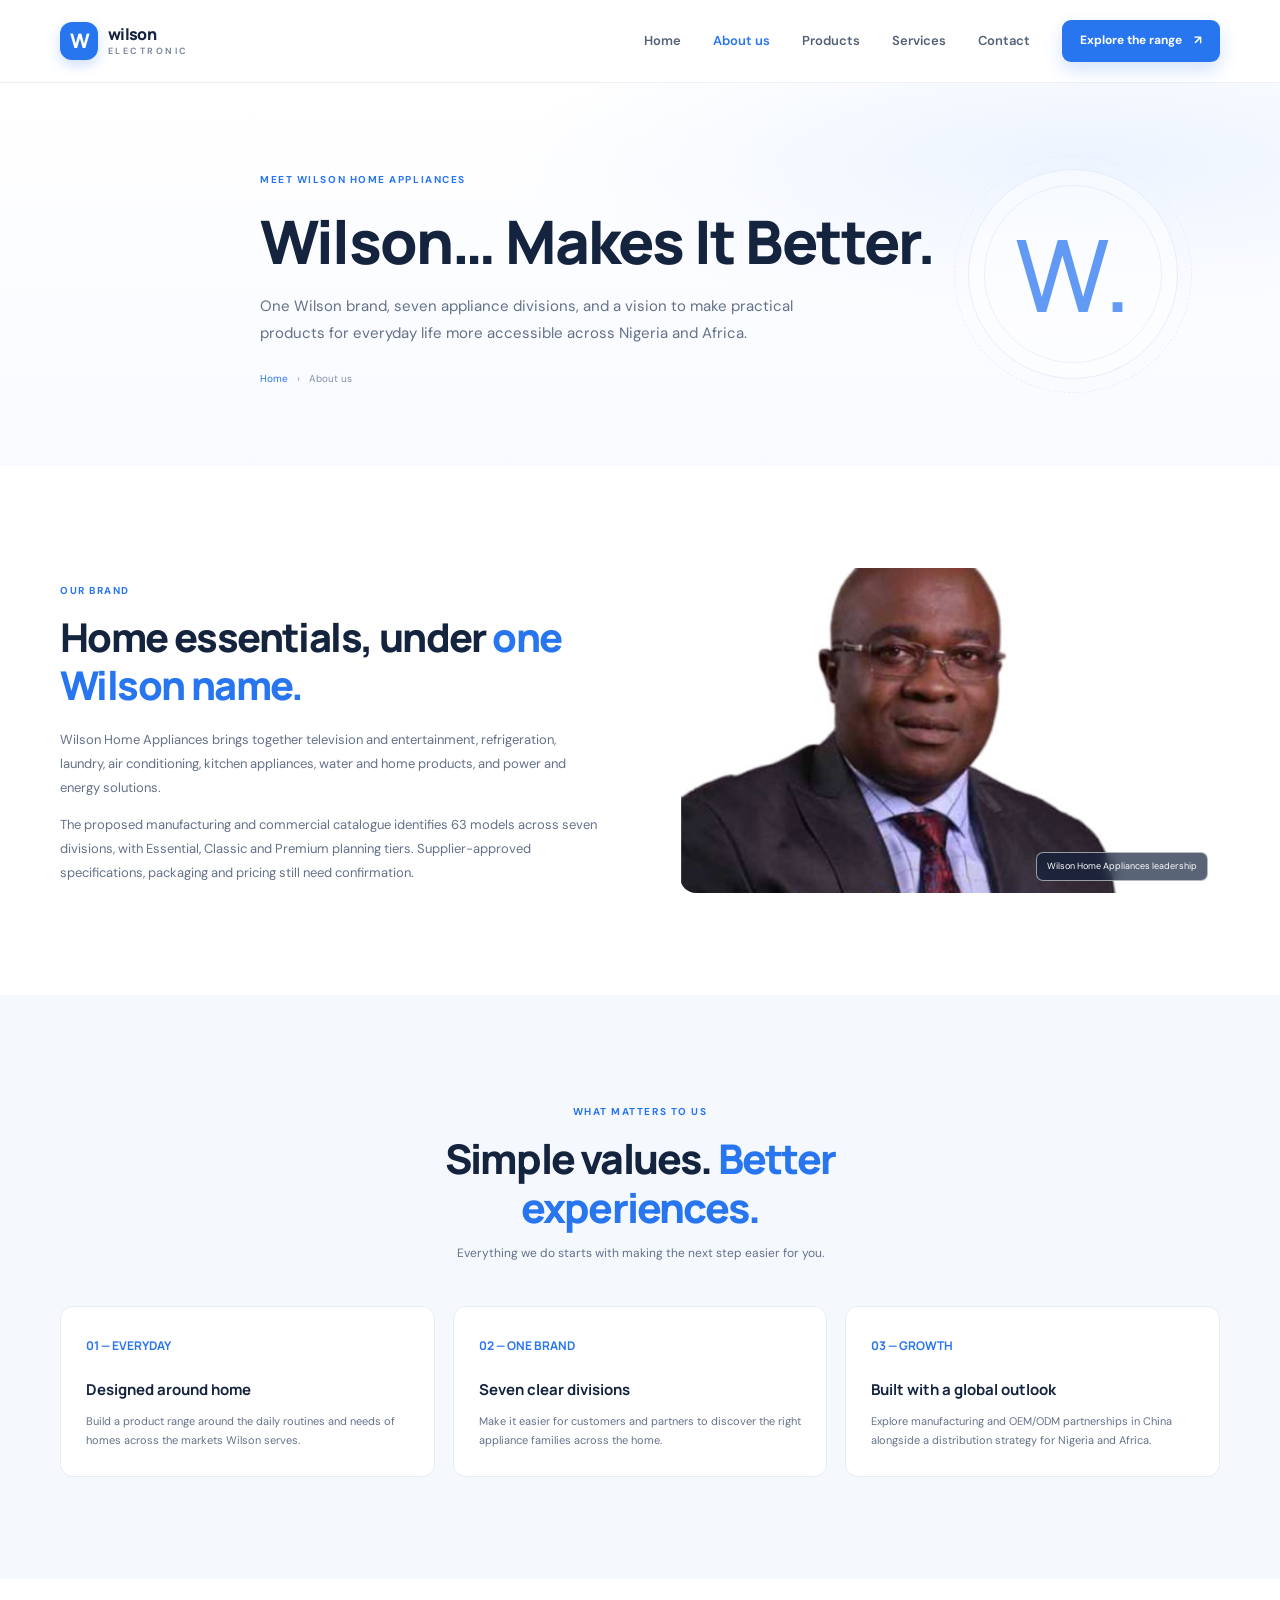
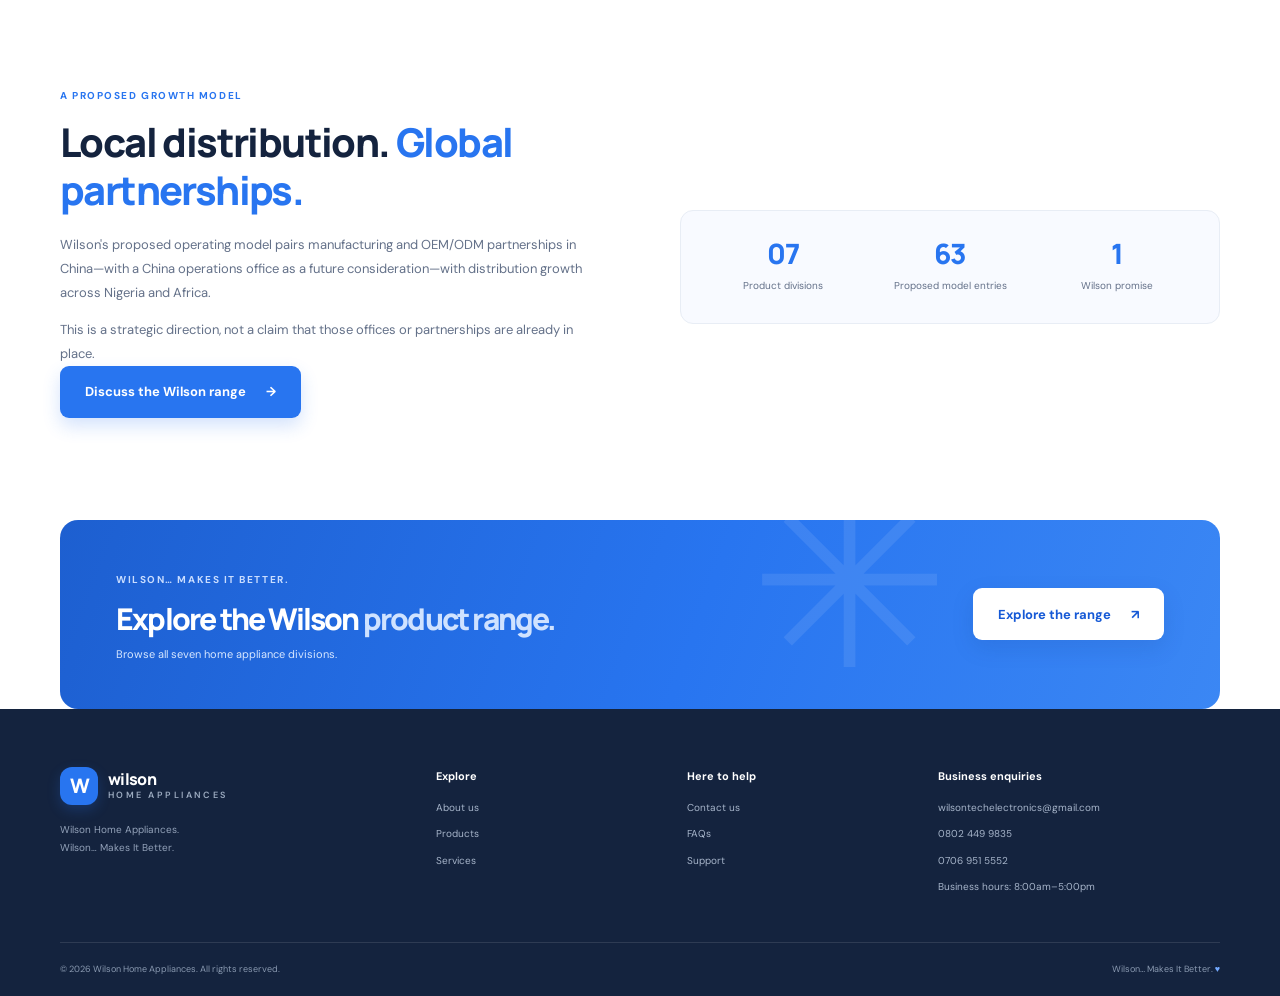
==== commit 64a0e492: "feat: finished thesite" ====
--- a/pages/about.html
+++ b/pages/about.html
@@ -5,8 +5,20 @@
   <meta charset="utf-8">
   <meta name="viewport" content="width=device-width, initial-scale=1">
   <meta name="theme-color" content="#ffffff">
-  <meta name="description" content="Meet Wilson Home Appliances and the Wilson… Makes It Better brand promise.">
-  <title>Wilson | About us</title>
+  <meta name="description"
+    content="Learn about Wilson Electronic, its seven proposed home appliance divisions, brand promise and growth vision for Nigeria and Africa.">
+  <meta name="robots" content="index, follow">
+  <meta property="og:type" content="website">
+  <meta property="og:locale" content="en_NG">
+  <meta property="og:site_name" content="Wilson Electronic">
+  <meta property="og:title" content="About Wilson Electronic | Home Appliances">
+  <meta property="og:description"
+    content="Meet Wilson Electronic and its vision for practical home appliances. Wilson… Makes It Better.">
+  <meta name="twitter:card" content="summary">
+  <meta name="twitter:title" content="About Wilson Electronic | Home Appliances">
+  <meta name="twitter:description"
+    content="Discover Wilson's brand promise, product divisions and proposed growth vision.">
+  <title>About Wilson Electronic | Home Appliances</title>
   <link rel="icon" type="image/svg+xml" href="../assets/img/favicon.svg">
   <link rel="preconnect" href="https://fonts.googleapis.com">
   <link rel="preconnect" href="https://fonts.gstatic.com" crossorigin>
@@ -123,8 +135,10 @@
           href="products.html">Products</a><a href="services.html">Services</a></div>
       <div class="footer-column"><strong>Here to help</strong><a href="contact.html">Contact us</a><a
           href="contact.html#faq">FAQs</a><a href="services.html">Support</a></div>
-      <div class="footer-contact"><strong>Business enquiries</strong><span>Add Wilson's verified email</span><span>Add
-          Wilson's phone number</span><span>Add business hours</span></div>
+      <div class="footer-contact"><strong>Business enquiries</strong><a
+          href="mailto:wilsontechelectronics@gmail.com">wilsontechelectronics@gmail.com</a><a
+          href="tel:+2348024499835">0802 449 9835</a><a href="tel:+2347069515552">0706 951 5552</a><span>Business hours:
+          8:00am–5:00pm</span></div>
     </div>
     <div class="container footer-bottom"><span>© <span data-year></span> Wilson Home Appliances. All rights
         reserved.</span><span>Wilson… Makes It Better. <span class="footer-heart">♥</span></span></div>
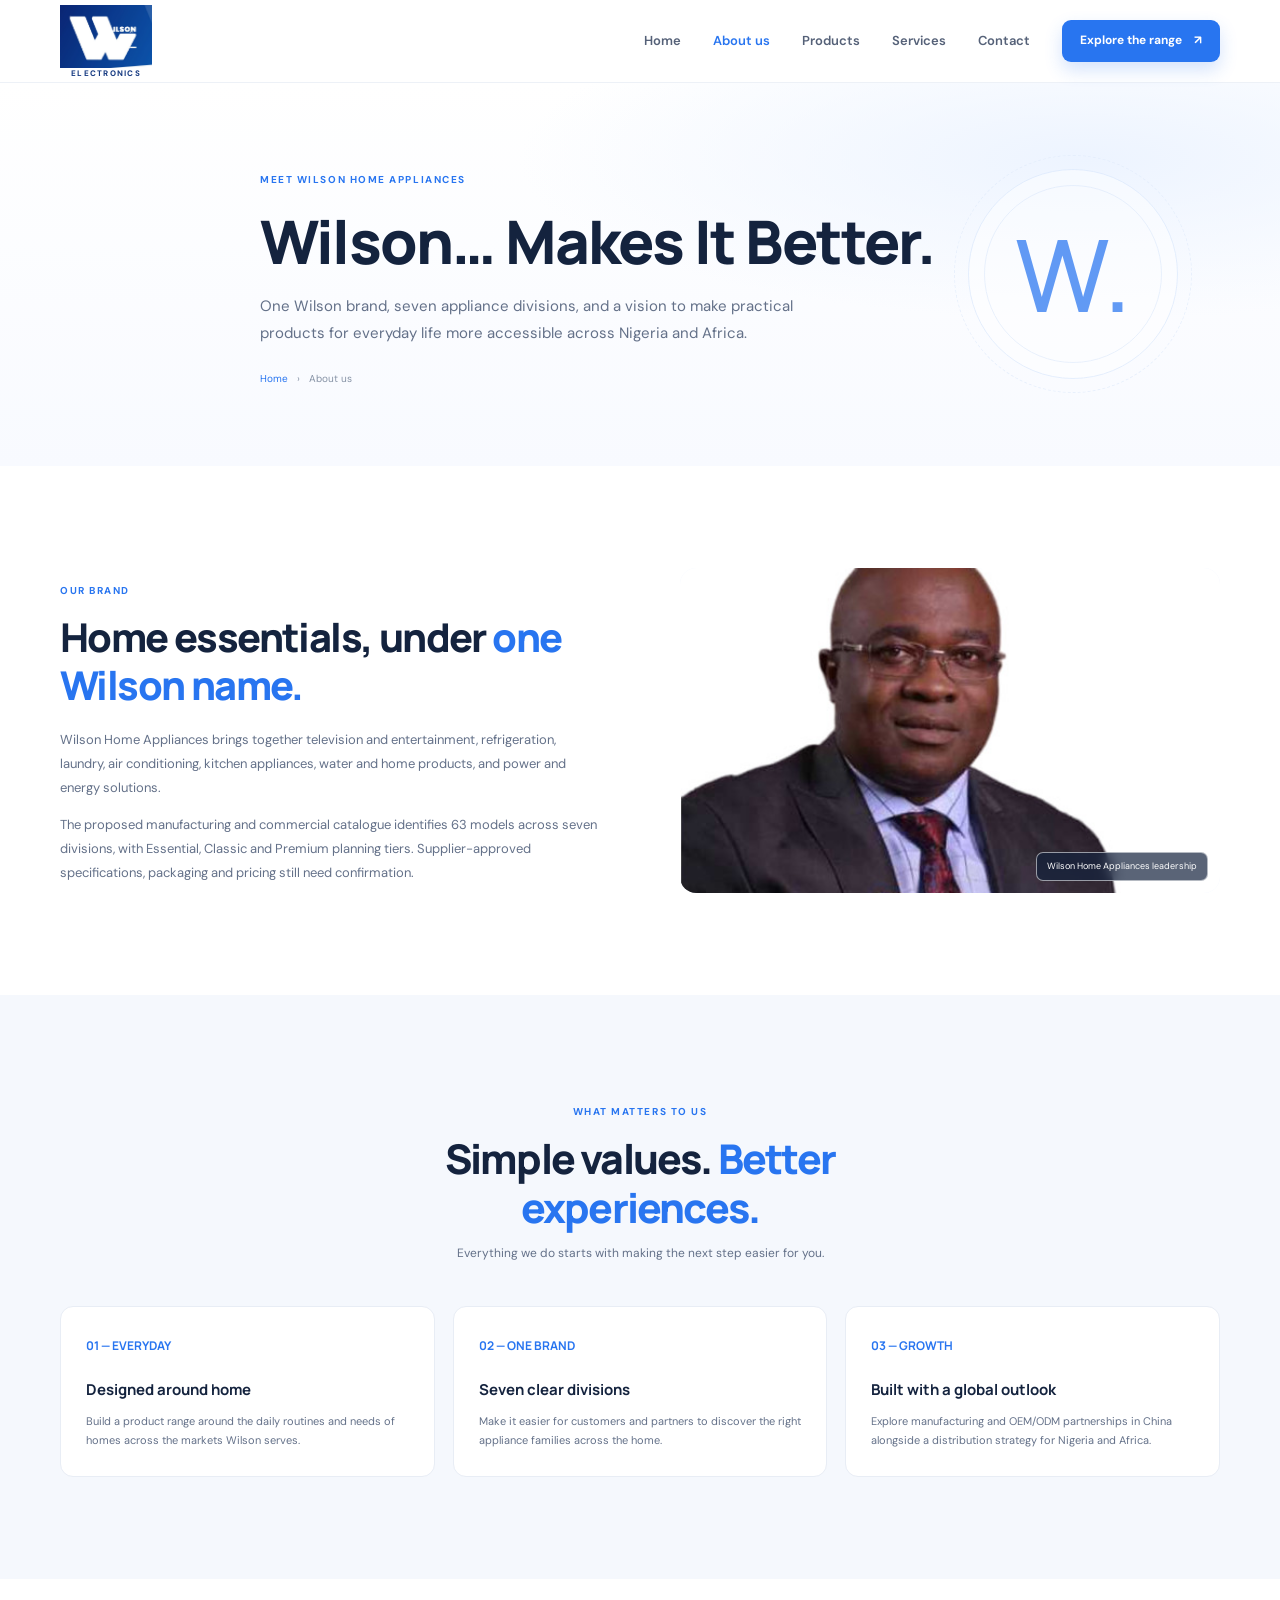
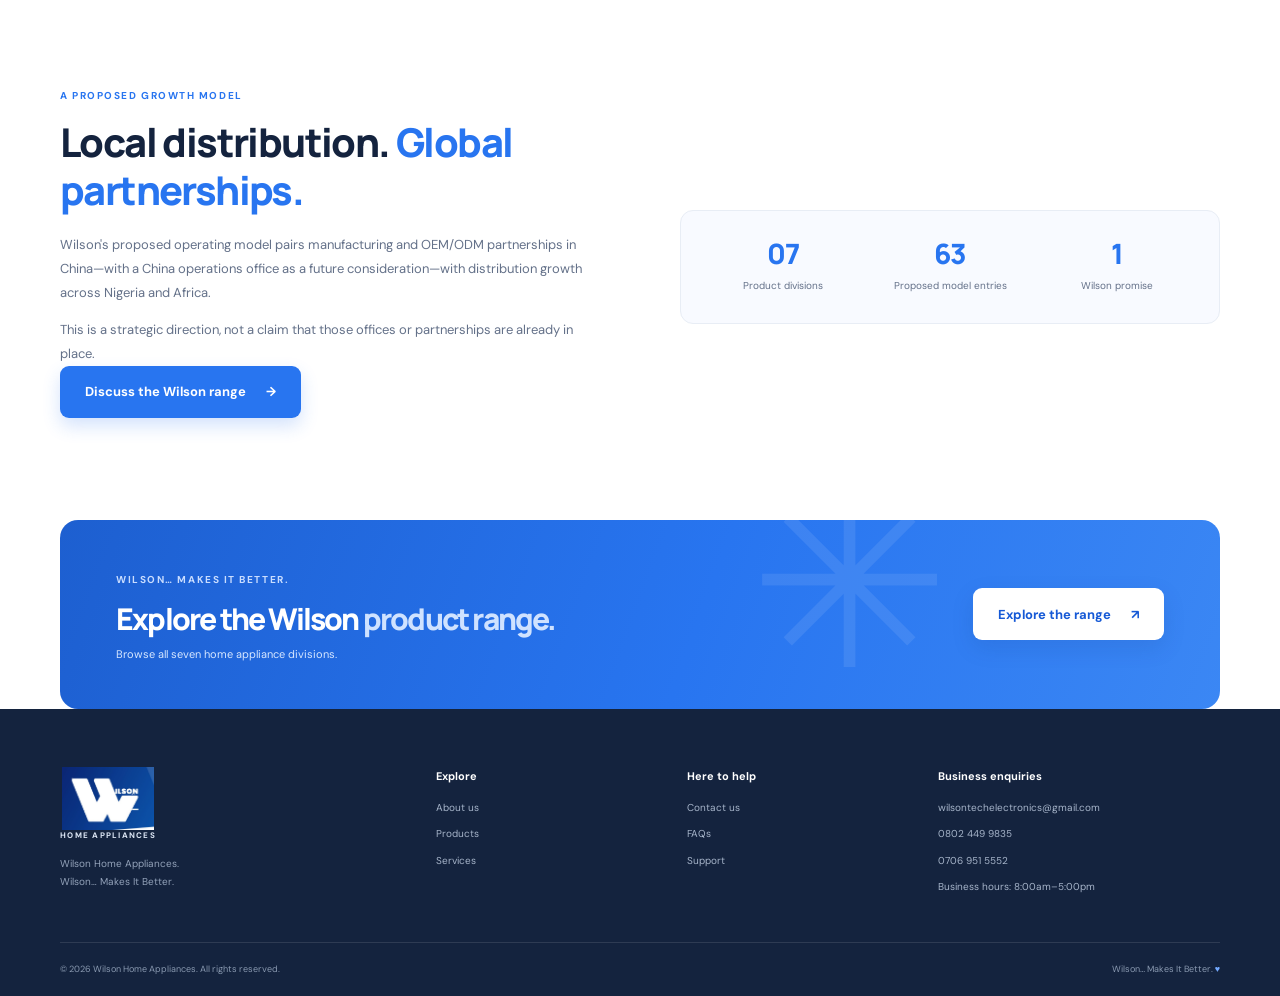
==== commit e08290f2: "commit feat: fix logo" ====
--- a/pages/about.html
+++ b/pages/about.html
@@ -8,9 +8,12 @@
   <meta name="description"
     content="Learn about Wilson Electronic, its seven proposed home appliance divisions, brand promise and growth vision for Nigeria and Africa.">
   <meta name="robots" content="index, follow">
+  <link rel="canonical" href="https://www.wilson-electronics.com/pages/about.html">
   <meta property="og:type" content="website">
   <meta property="og:locale" content="en_NG">
   <meta property="og:site_name" content="Wilson Electronic">
+  <meta property="og:url" content="https://www.wilson-electronics.com/pages/about.html">
+  <meta property="og:image" content="https://www.wilson-electronics.com/assets/img/home/appliance-hero.png">
   <meta property="og:title" content="About Wilson Electronic | Home Appliances">
   <meta property="og:description"
     content="Meet Wilson Electronic and its vision for practical home appliances. Wilson… Makes It Better.">
@@ -33,8 +36,10 @@
   <a class="skip-link" href="#main">Skip to content</a>
   <header class="site-header">
     <div class="container header-inner">
-      <a class="brand" href="../index.html" aria-label="Wilson Electronic home"><span class="brand-mark"
-          aria-hidden="true">W</span><span class="brand-name">wilson<span>ELECTRONIC</span></span></a>
+      <a class="brand" href="../index.html" aria-label="Wilson Electronic home"><span class="brand-lockup"><img
+            class="brand-logo" src="../assets/img/wilson-electronic-logo.png"
+            alt="Wilson logo with its oversized W and ILSON lettering"><span
+            class="brand-subtitle">electronics</span></span></a>
       <button class="menu-toggle" type="button" aria-expanded="false" aria-controls="primary-navigation"
         aria-label="Open menu"><span></span><span></span></button>
       <nav class="primary-navigation" id="primary-navigation" aria-label="Main navigation">
@@ -127,8 +132,10 @@
   </main>
   <footer class="site-footer">
     <div class="container footer-main">
-      <div class="footer-brand"><a class="brand brand-light" href="../index.html"><span class="brand-mark"
-            aria-hidden="true">W</span><span class="brand-name">wilson<span>HOME APPLIANCES</span></span></a>
+      <div class="footer-brand"><a class="brand" href="../index.html" aria-label="Wilson Home Appliances home"><span
+            class="brand-lockup"><img class="brand-logo" src="../assets/img/wilson-electronic-logo.png"
+              alt="Wilson logo with its oversized W and ILSON lettering"><span class="brand-subtitle">Home
+              Appliances</span></span></a>
         <p>Wilson Home Appliances.<br>Wilson… Makes It Better.</p>
       </div>
       <div class="footer-column"><strong>Explore</strong><a href="about.html">About us</a><a
--- a/assets/styles/main.css
+++ b/assets/styles/main.css
@@ -141,31 +141,25 @@
   flex: 0 0 auto;
 }
 
-.brand-mark {
-  width: 38px;
-  height: 38px;
-  display: grid;
-  place-items: center;
-  border-radius: 12px;
-  color: white;
-  background: var(--blue);
-  font: 800 20px/1 var(--font-display);
-  letter-spacing: -2px;
-  box-shadow: 0 5px 13px rgb(40 117 240 / 23%);
-}
-
-.brand-name {
-  display: grid;
-  color: var(--navy);
-  font: 800 16px/1.08 var(--font-display);
-  letter-spacing: -.7px;
-}
-
-.brand-name span {
-  margin-top: 3px;
-  color: #748198;
-  font: 600 9px/1 var(--font-body);
-  letter-spacing: 2.45px;
+.brand-lockup {
+  display: flex;
+  flex-direction: column;
+  align-items: center;
+  gap: 1px;
+}
+
+.brand-logo {
+  display: block;
+  width: 92px;
+  height: auto;
+}
+
+.brand-subtitle {
+  color: #173b82;
+  font-size: 8px;
+  font-weight: 800;
+  letter-spacing: 1.25px;
+  line-height: 1;
   text-transform: uppercase;
 }
 
@@ -1521,20 +1515,16 @@
   background: #14233e;
 }
 
+.footer-brand .brand-subtitle {
+  color: #dbe5f4;
+}
+
 .footer-main {
   display: grid;
   grid-template-columns: 1.6fr 1fr 1fr 1.35fr;
   gap: 42px;
   padding-top: 58px;
   padding-bottom: 46px;
-}
-
-.brand-light .brand-name {
-  color: white;
-}
-
-.brand-light .brand-name span {
-  color: #9cabc0;
 }
 
 .footer-brand p {
@@ -2980,9 +2970,8 @@
     gap: 8px;
   }
 
-  .brand-mark {
-    width: 35px;
-    height: 35px;
+  .brand-logo {
+    width: 78px;
   }
 
   .hero-actions {
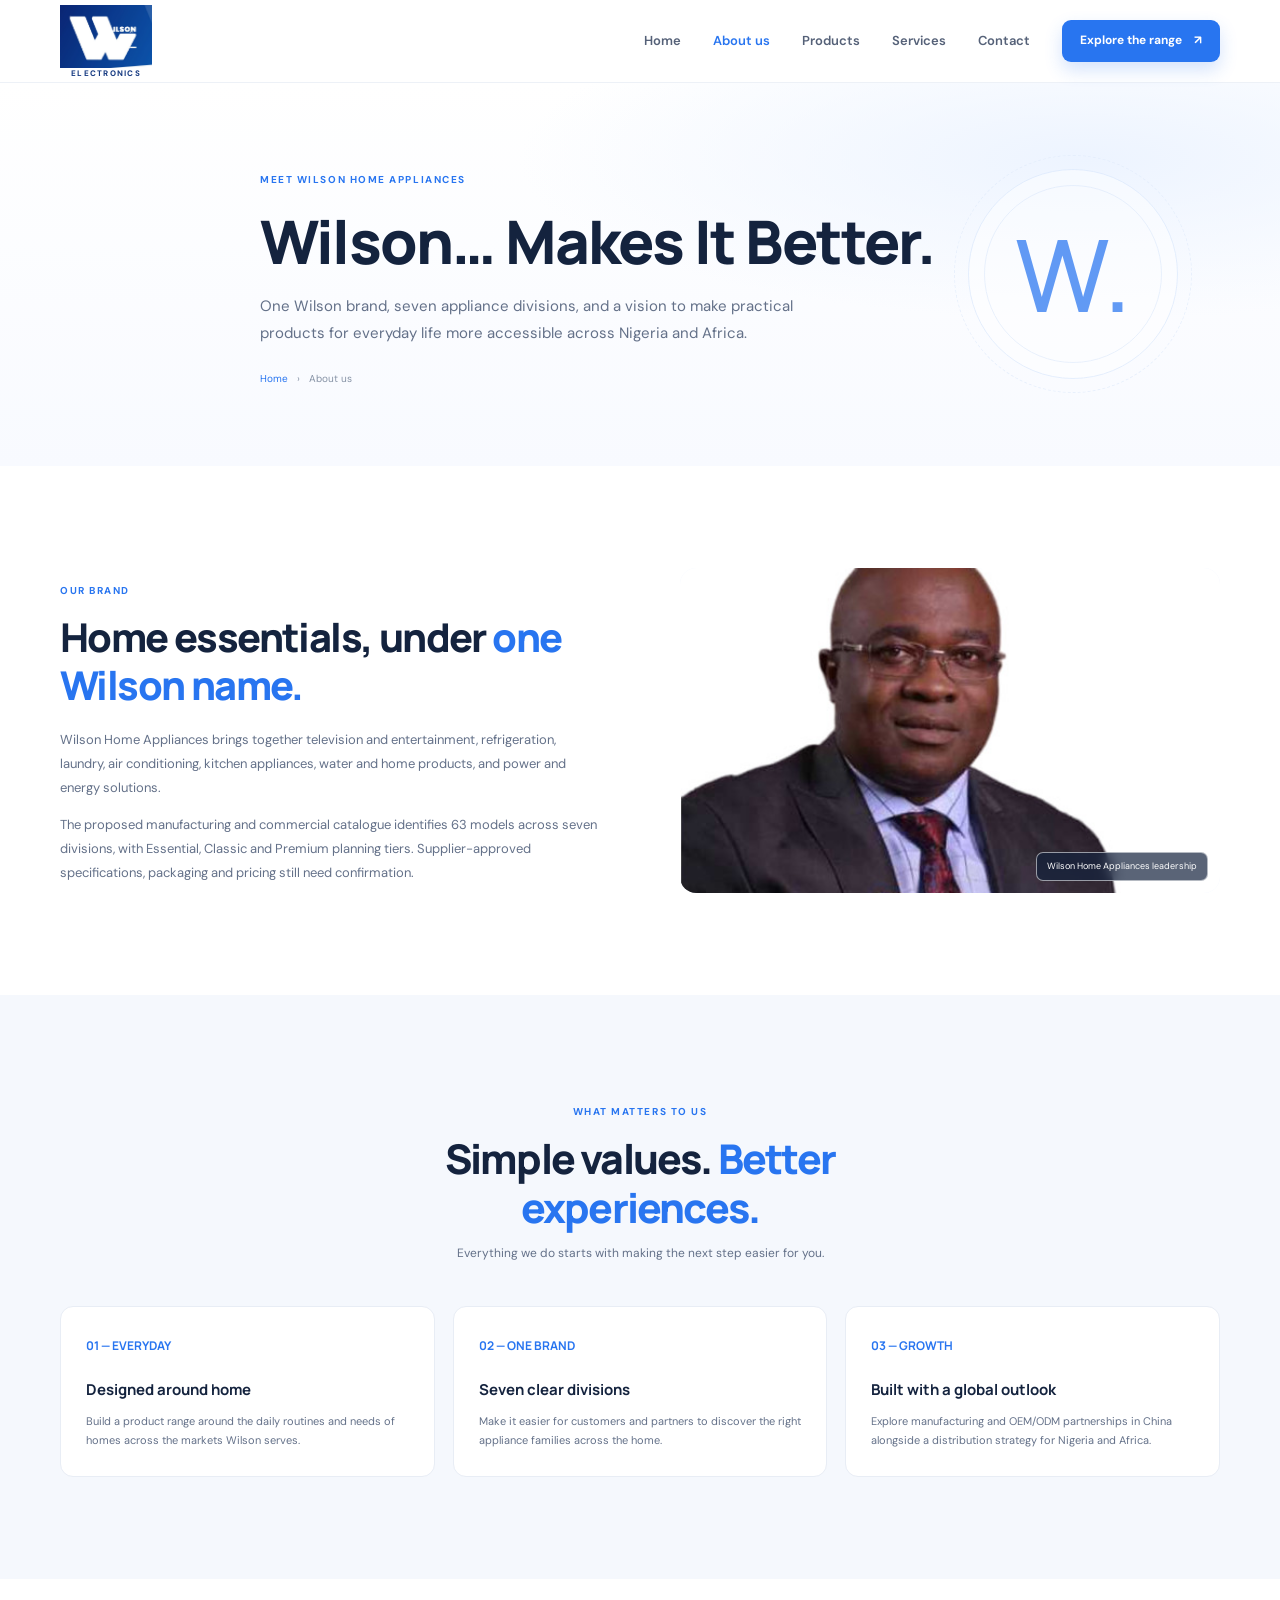
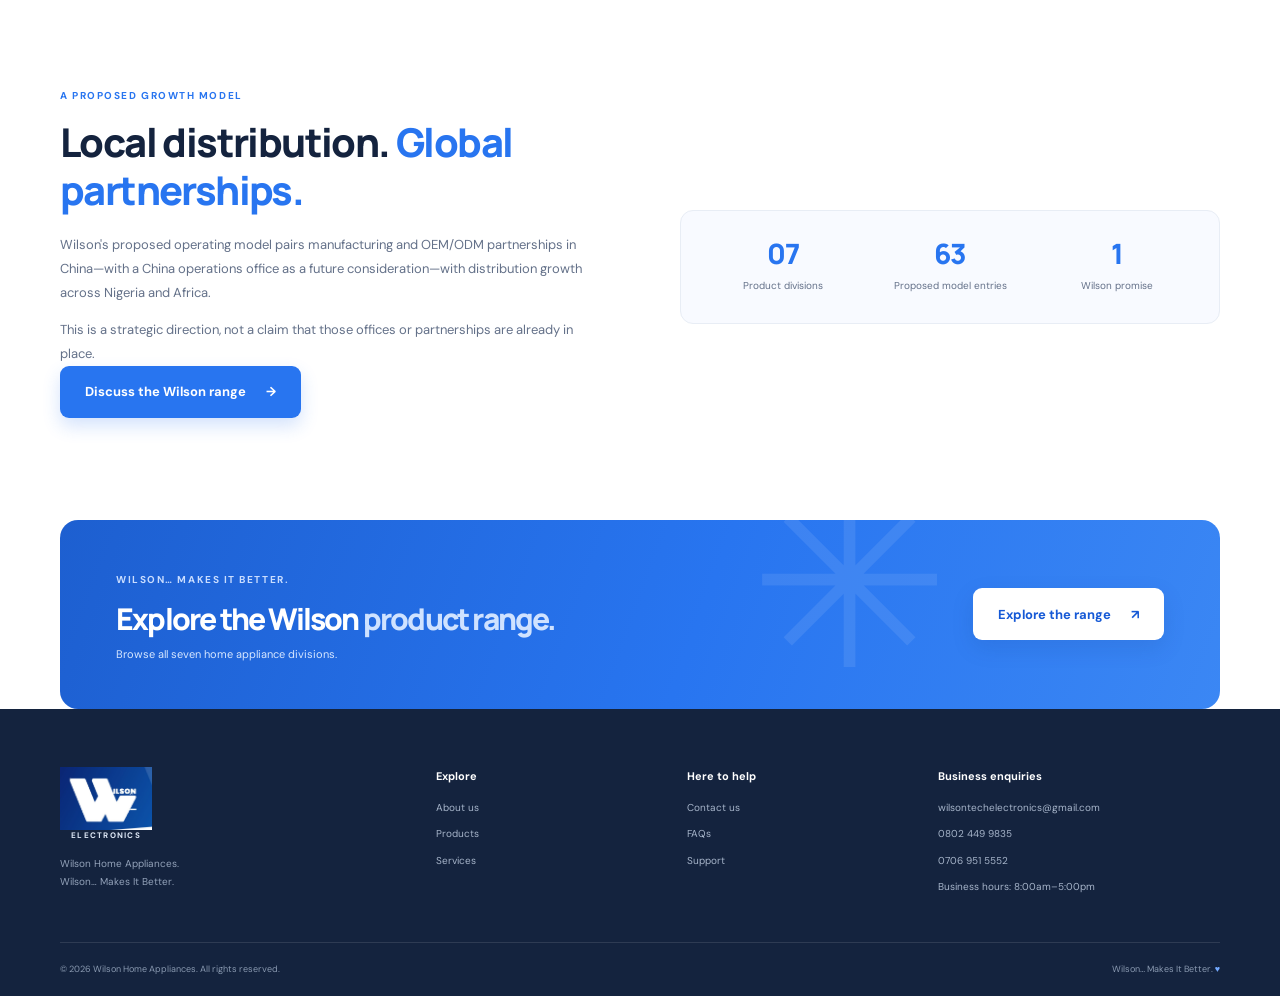
==== commit 89595362: "feat: work on the pics" ====
--- a/pages/about.html
+++ b/pages/about.html
@@ -39,7 +39,7 @@
       <a class="brand" href="../index.html" aria-label="Wilson Electronic home"><span class="brand-lockup"><img
             class="brand-logo" src="../assets/img/wilson-electronic-logo.png"
             alt="Wilson logo with its oversized W and ILSON lettering"><span
-            class="brand-subtitle">electronics</span></span></a>
+            class="brand-subtitle">Electronics</span></span></a>
       <button class="menu-toggle" type="button" aria-expanded="false" aria-controls="primary-navigation"
         aria-label="Open menu"><span></span><span></span></button>
       <nav class="primary-navigation" id="primary-navigation" aria-label="Main navigation">
@@ -134,8 +134,7 @@
     <div class="container footer-main">
       <div class="footer-brand"><a class="brand" href="../index.html" aria-label="Wilson Home Appliances home"><span
             class="brand-lockup"><img class="brand-logo" src="../assets/img/wilson-electronic-logo.png"
-              alt="Wilson logo with its oversized W and ILSON lettering"><span class="brand-subtitle">Home
-              Appliances</span></span></a>
+              alt="Wilson logo with its oversized W and ILSON lettering"><span class="brand-subtitle">Electronics</span></span></a>
         <p>Wilson Home Appliances.<br>Wilson… Makes It Better.</p>
       </div>
       <div class="footer-column"><strong>Explore</strong><a href="about.html">About us</a><a
